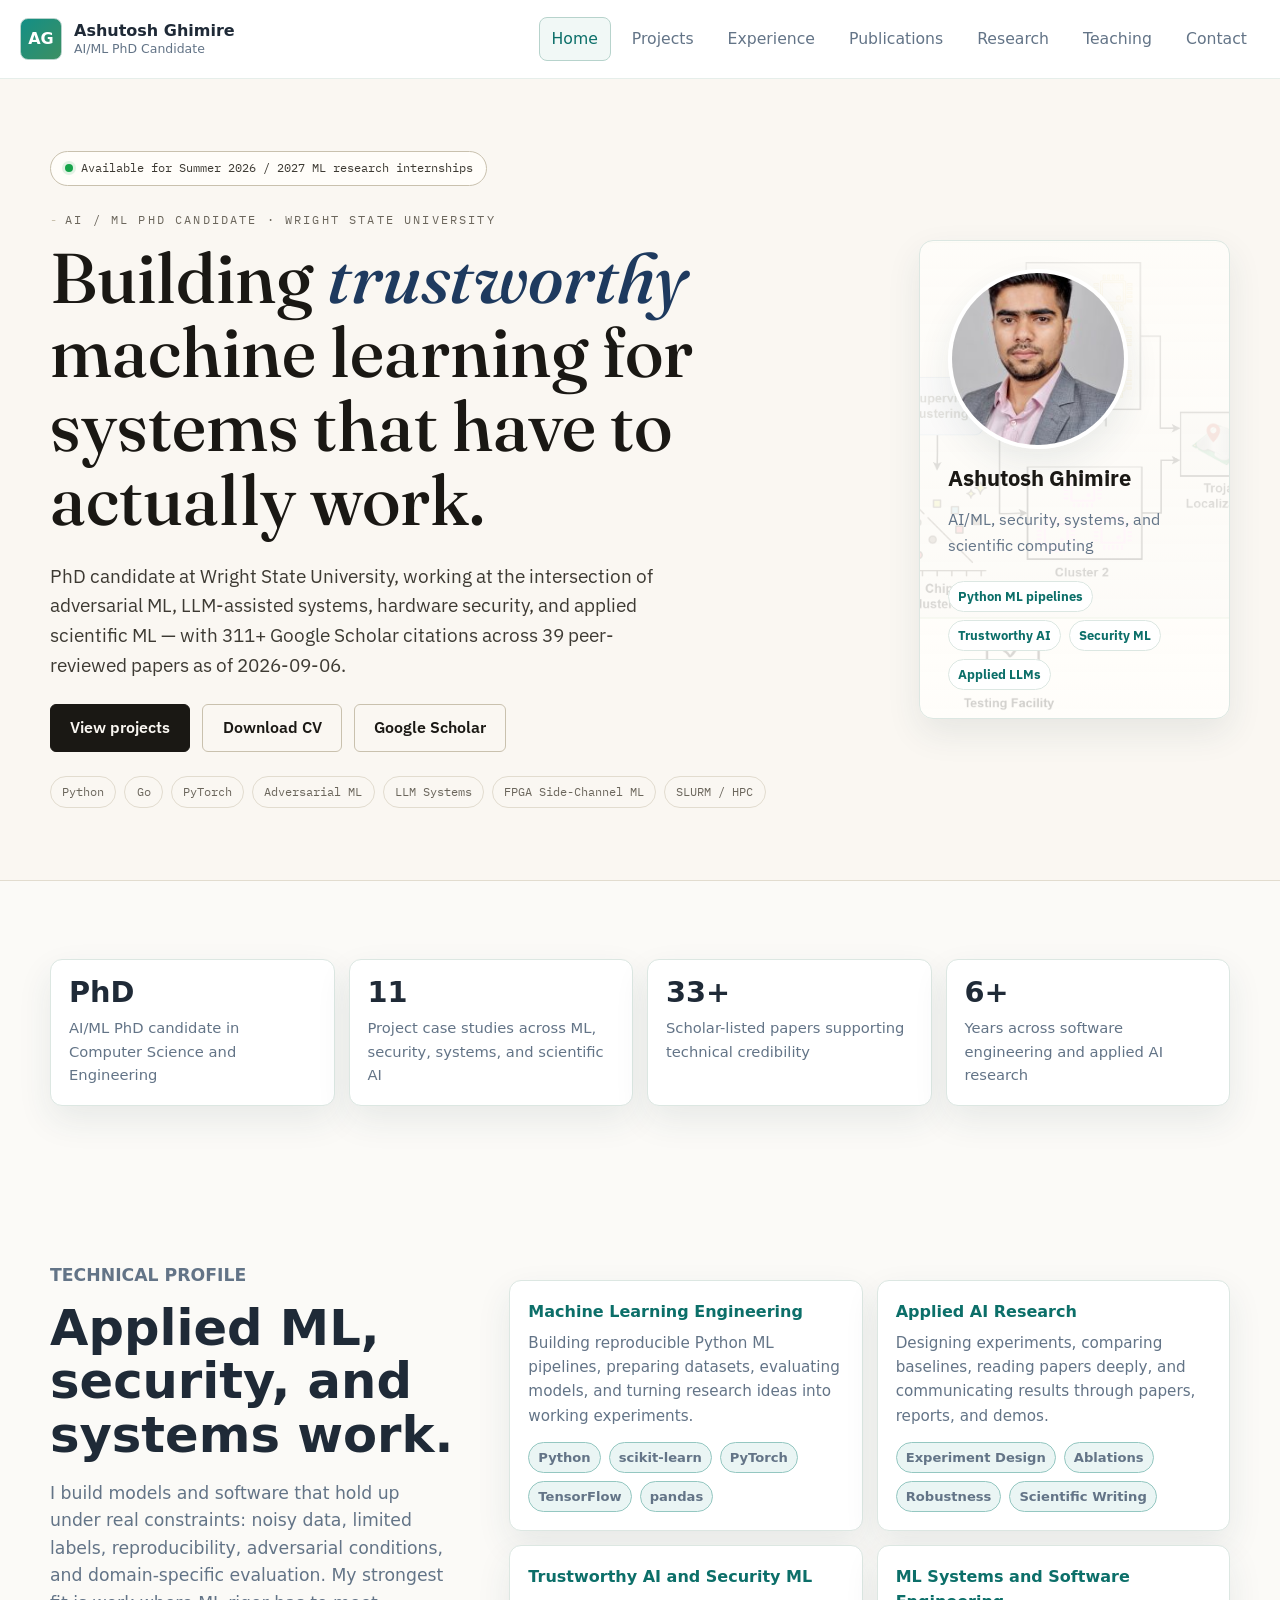
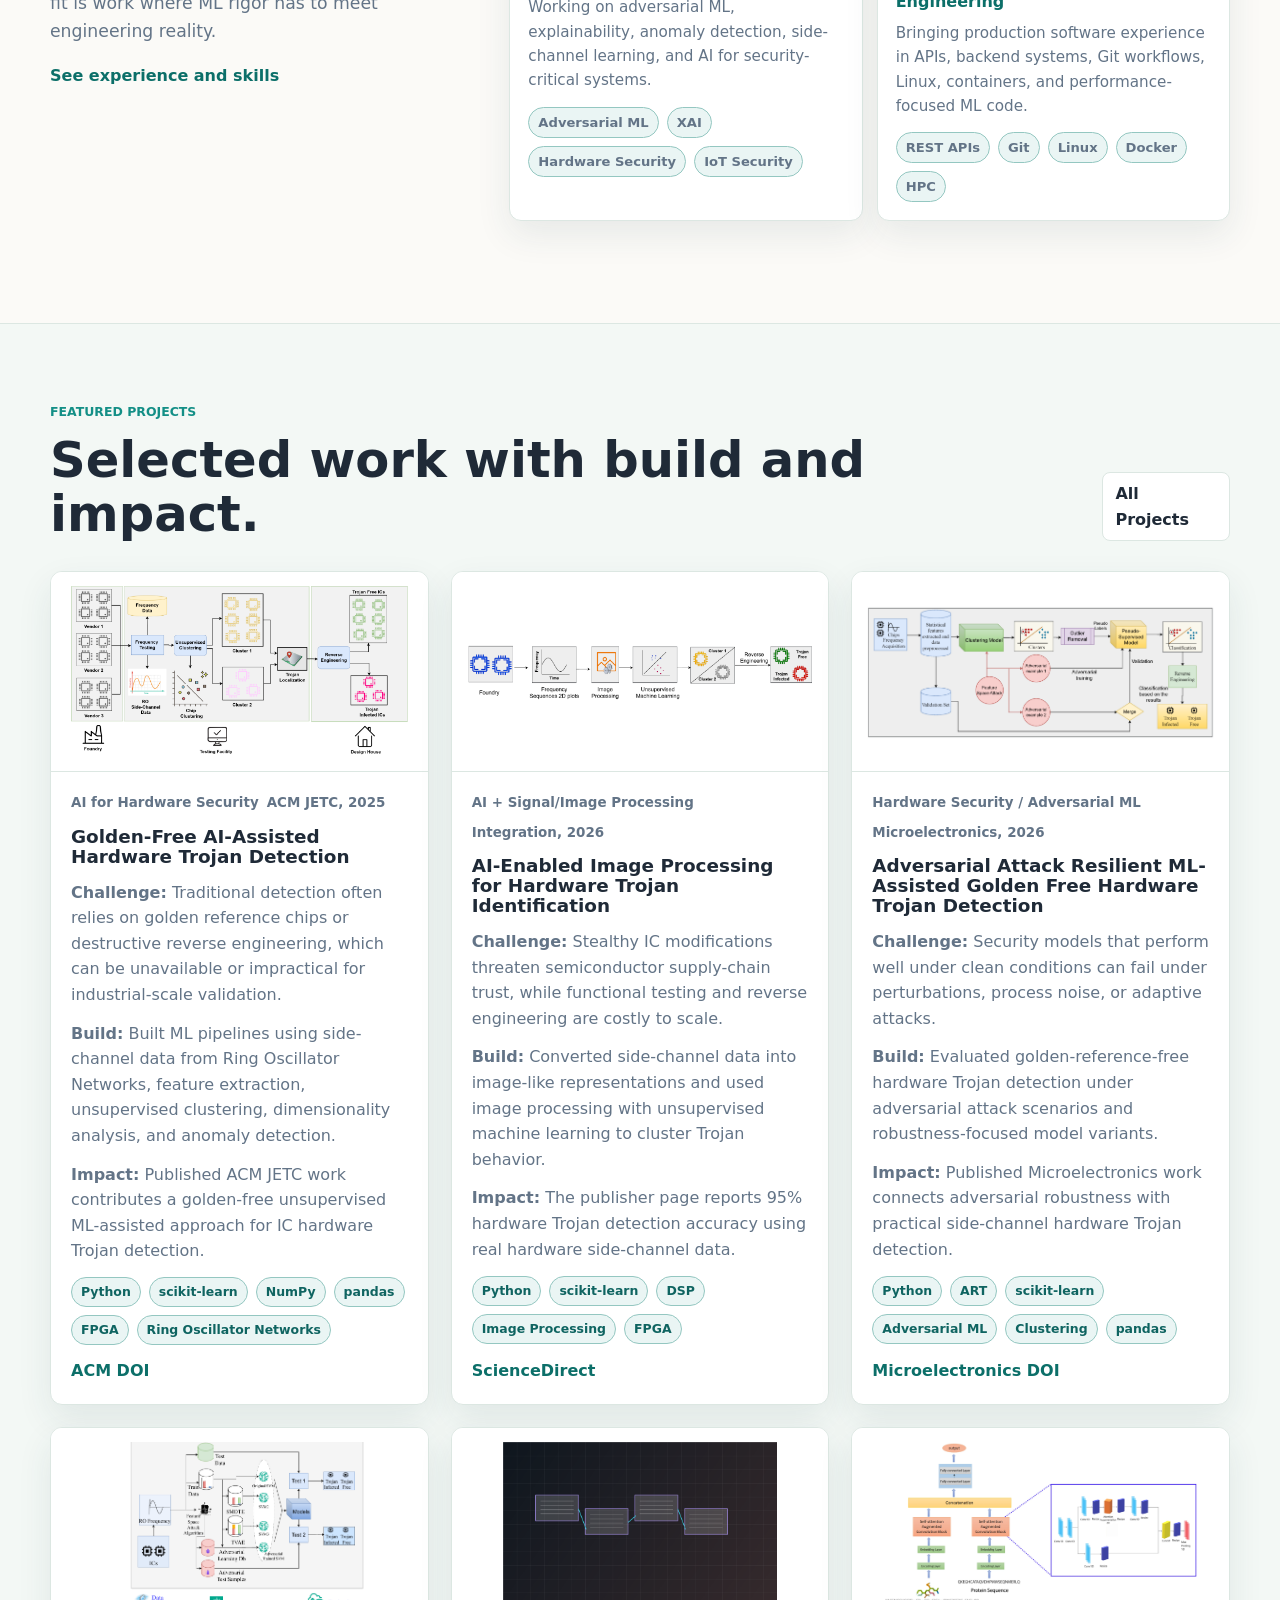
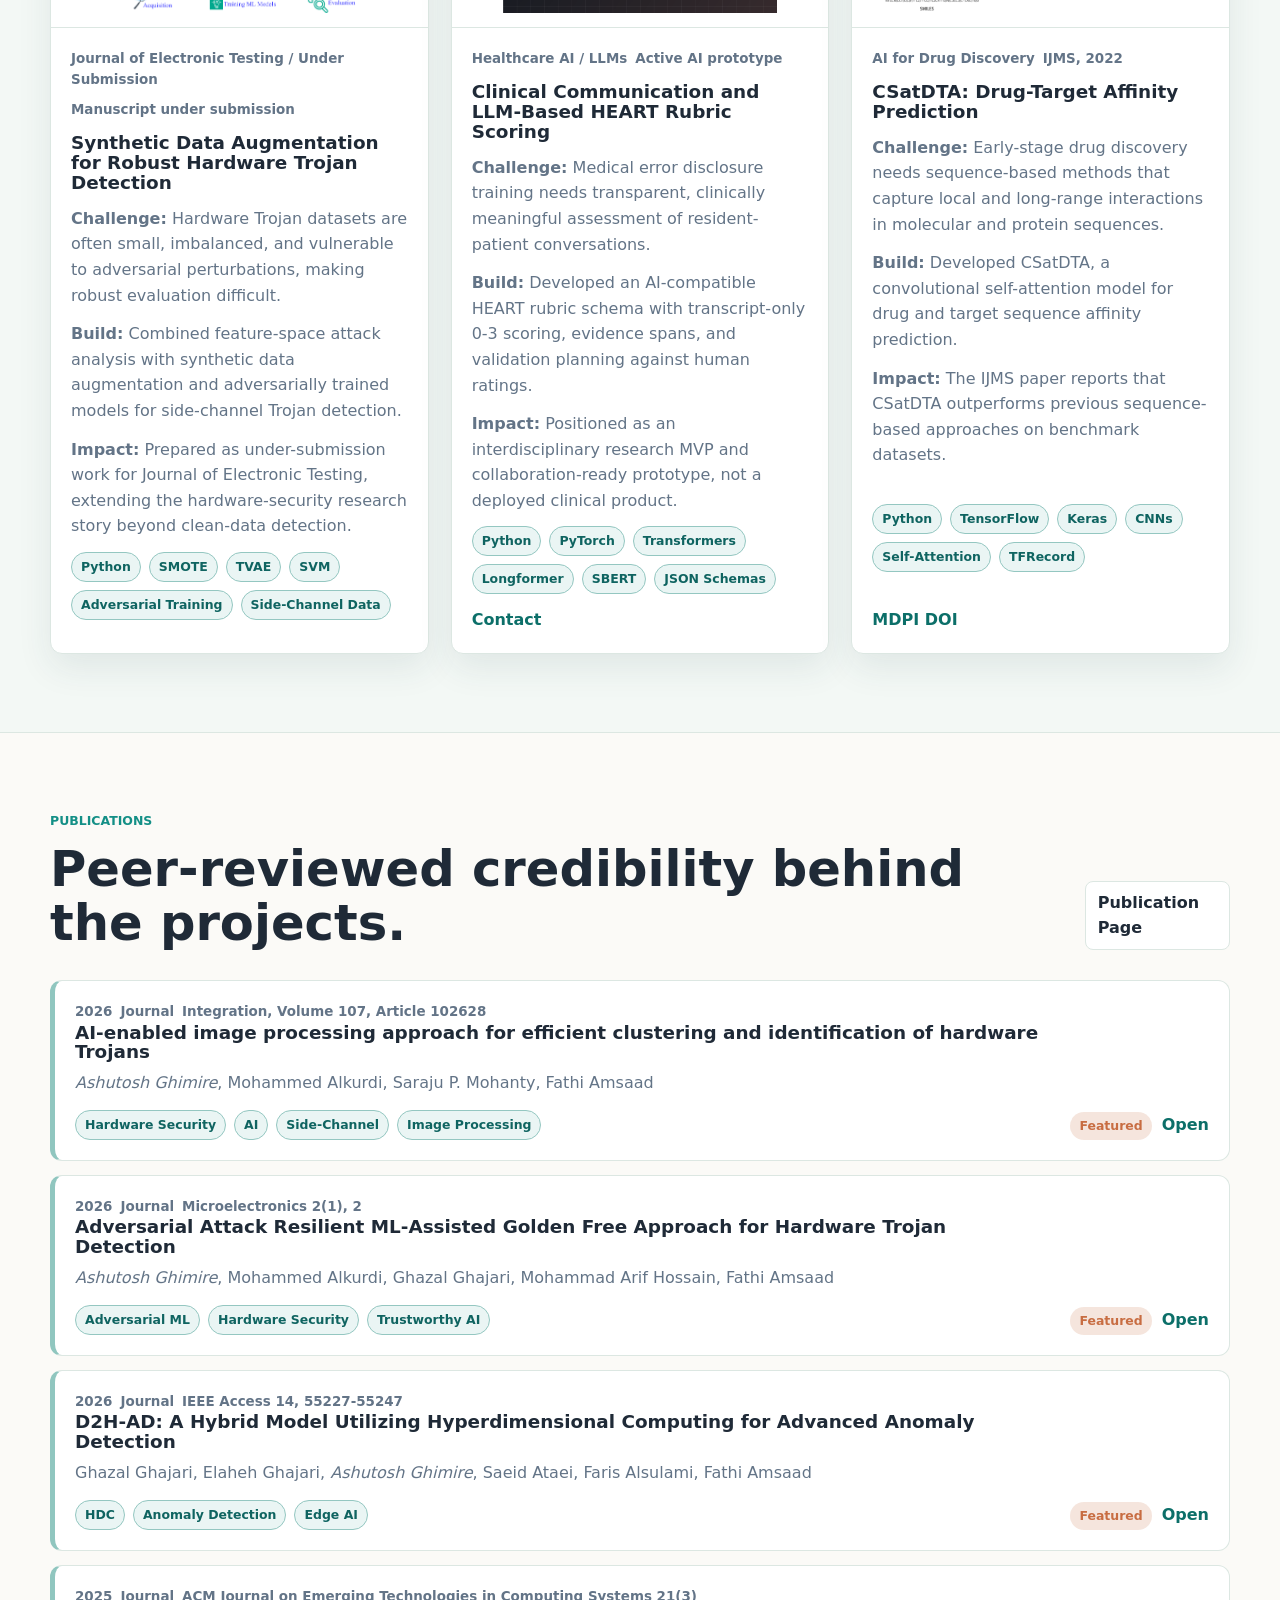
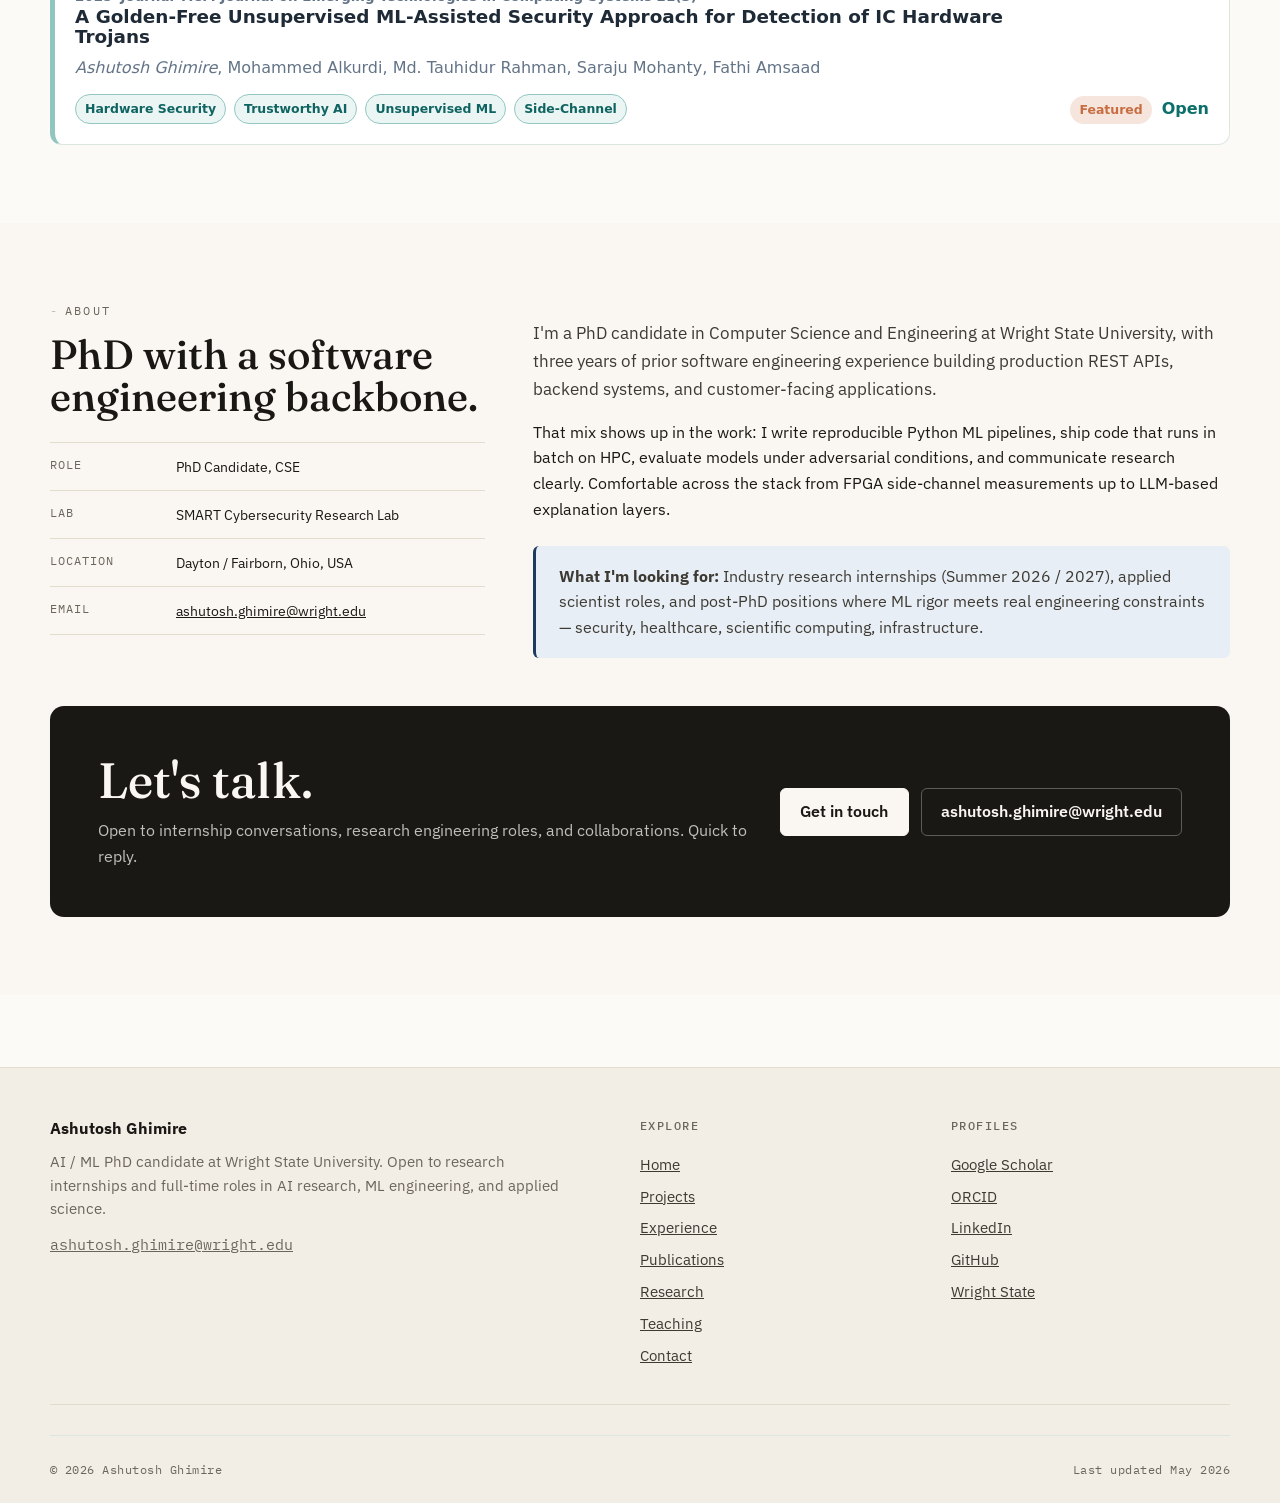
==== index.html @ 3de4b7eb "chore(pubs): refresh from Google Scholar" ====
<!doctype html>
<html lang="en">
  <head>
    <meta charset="utf-8">
    <meta name="viewport" content="width=device-width, initial-scale=1">
    <title>Ashutosh Ghimire | AI/ML PhD Candidate Portfolio</title>
    <meta name="description" content="Ashutosh Ghimire is an AI/ML PhD candidate at Wright State University working on trustworthy AI, hardware security, adversarial ML, LLM systems, and applied scientific ML. 33+ papers, open to research internships.">
    <meta name="author" content="Ashutosh Ghimire">
    <meta name="keywords" content="Ashutosh Ghimire, AI ML PhD, machine learning engineer, applied scientist intern, trustworthy AI, hardware security, adversarial machine learning, LLM systems, Python, PyTorch, Wright State University">
    <meta property="og:title" content="Ashutosh Ghimire | AI/ML PhD Candidate Portfolio">
    <meta property="og:description" content="Ashutosh Ghimire is an AI/ML PhD candidate at Wright State University working on trustworthy AI, hardware security, adversarial ML, LLM systems, and applied scientific ML. 33+ papers, open to research internships.">
    <meta property="og:type" content="website">
    <meta property="og:image" content="assets/images/hero-research.png">
    <meta name="twitter:card" content="summary_large_image">
    <meta name="twitter:title" content="Ashutosh Ghimire | AI/ML PhD Candidate Portfolio">
    <meta name="twitter:description" content="Ashutosh Ghimire is an AI/ML PhD candidate at Wright State University working on trustworthy AI, hardware security, adversarial ML, LLM systems, and applied scientific ML. 33+ papers, open to research internships.">
    <link rel="icon" href="assets/images/favicon.svg" type="image/svg+xml">
    <link rel="stylesheet" href="assets/css/styles.css?v=7">
    <script defer src="assets/js/app.js?v=7"></script>
  </head>
  <body data-page="home">
    <a class="skip-link" href="#main">Skip to content</a>
    <header class="site-header" data-header>
      <nav class="nav-shell" aria-label="Main navigation">
        <a class="brand" href="index.html" aria-label="Ashutosh Ghimire home">
          <span class="brand-mark">AG</span>
          <span>
            <strong>Ashutosh Ghimire</strong>
            <small>AI/ML PhD Candidate</small>
          </span>
        </a>
        <button class="nav-toggle" type="button" data-nav-toggle aria-expanded="false" aria-controls="site-menu">Menu</button>
        <div class="nav-menu" id="site-menu" data-nav-menu>
          <a href="index.html" class="is-active" aria-current="page">Home</a>
          <a href="projects.html">Projects</a>
          <a href="experience.html">Experience</a>
          <a href="publications.html">Publications</a>
          <a href="research.html">Research</a>
          <a href="teaching.html">Teaching</a>
          <a href="contact.html">Contact</a>
        </div>
      </nav>
    </header>

    <main id="main">
      <section class="claude-hero" aria-labelledby="hero-title">
        <div class="container claude-hero-grid">
          <div class="hero-text">
            <span class="availability">Available for Summer 2026 / 2027 ML research internships</span>
            <span class="eyebrow">AI / ML PhD Candidate &middot; Wright State University</span>
            <h1 id="hero-title" class="hero-title">Building <em>trustworthy</em> machine learning for systems that have to actually work.</h1>
            <p class="hero-lead">PhD candidate at Wright State University, working at the intersection of adversarial ML, LLM-assisted systems, hardware security, and applied scientific ML &mdash; with <!--AUTO:CITATIONS-->311<!--/AUTO:CITATIONS-->+ Google Scholar citations across <!--AUTO:PAPERS-->39<!--/AUTO:PAPERS--> peer-reviewed papers as of <!--AUTO:UPDATED-->2026-09-06<!--/AUTO:UPDATED-->.</p>
            <div class="btn-row" aria-label="Primary actions">
              <a class="btn btn-primary" href="projects.html">View projects</a>
              <a class="btn btn-ghost" href="assets/docs/Ashutosh_Ghimire_CV.pdf">Download CV</a>
              <a class="btn btn-ghost" href="https://scholar.google.com/citations?user=mhTDRysAAAAJ&amp;hl=en" target="_blank" rel="noreferrer">Google Scholar</a>
            </div>
            <div class="hero-tags">
              <span>Python</span><span>Go</span><span>PyTorch</span><span>Adversarial ML</span><span>LLM Systems</span><span>FPGA Side-Channel ML</span><span>SLURM / HPC</span>
            </div>
          </div>
          <aside class="hero-profile-card" aria-label="Profile summary">
            <img class="profile-photo profile-photo-large" src="assets/images/profile.jpg" alt="Portrait of Ashutosh Ghimire">
            <strong>Ashutosh Ghimire</strong>
            <span>AI/ML, security, systems, and scientific computing</span>
            <div class="hero-domain-list">
              <span>Python ML pipelines</span>
              <span>Trustworthy AI</span>
              <span>Security ML</span>
              <span>Applied LLMs</span>
            </div>
          </aside>
        </div>
      </section>

      <section class="section section-tight">
        <div class="container">
          <div class="stat-grid">
            <article class="stat-card">
              <strong>PhD</strong>
              <span>AI/ML PhD candidate in Computer Science and Engineering</span>
            </article>
            <article class="stat-card">
              <strong>11</strong>
              <span>Project case studies across ML, security, systems, and scientific AI</span>
            </article>
            <article class="stat-card">
              <strong>33+</strong>
              <span>Scholar-listed papers supporting technical credibility</span>
            </article>
            <article class="stat-card">
              <strong>6+</strong>
              <span>Years across software engineering and applied AI research</span>
            </article>
          </div>
        </div>
      </section>

      <section class="section">
        <div class="container section-grid">
          <div class="section-intro">
            <p class="eyebrow">Technical Profile</p>
            <h2>Applied ML, security, and systems work.</h2>
            <p>I build models and software that hold up under real constraints: noisy data, limited labels, reproducibility, adversarial conditions, and domain-specific evaluation. My strongest fit is work where ML rigor has to meet engineering reality.</p>
            <a class="text-link" href="experience.html">See experience and skills</a>
          </div>
          <div class="domain-grid role-fit-grid">
            <article class="domain-card role-fit-card">
              <strong>Machine Learning Engineering</strong>
              <span>Building reproducible Python ML pipelines, preparing datasets, evaluating models, and turning research ideas into working experiments.</span>
              <div class="tag-row"><span class="tag">Python</span><span class="tag">scikit-learn</span><span class="tag">PyTorch</span><span class="tag">TensorFlow</span><span class="tag">pandas</span></div>
            </article>
            <article class="domain-card role-fit-card">
              <strong>Applied AI Research</strong>
              <span>Designing experiments, comparing baselines, reading papers deeply, and communicating results through papers, reports, and demos.</span>
              <div class="tag-row"><span class="tag">Experiment Design</span><span class="tag">Ablations</span><span class="tag">Robustness</span><span class="tag">Scientific Writing</span></div>
            </article>
            <article class="domain-card role-fit-card">
              <strong>Trustworthy AI and Security ML</strong>
              <span>Working on adversarial ML, explainability, anomaly detection, side-channel learning, and AI for security-critical systems.</span>
              <div class="tag-row"><span class="tag">Adversarial ML</span><span class="tag">XAI</span><span class="tag">Hardware Security</span><span class="tag">IoT Security</span></div>
            </article>
            <article class="domain-card role-fit-card">
              <strong>ML Systems and Software Engineering</strong>
              <span>Bringing production software experience in APIs, backend systems, Git workflows, Linux, containers, and performance-focused ML code.</span>
              <div class="tag-row"><span class="tag">REST APIs</span><span class="tag">Git</span><span class="tag">Linux</span><span class="tag">Docker</span><span class="tag">HPC</span></div>
            </article>
          </div>
        </div>
      </section>

      <section class="section section-muted">
        <div class="container">
          <div class="section-heading">
            <div>
              <p class="eyebrow">Featured Projects</p>
              <h2>Selected work with build and impact.</h2>
            </div>
            <a class="button button-compact" href="projects.html">All Projects</a>
          </div>
          <div class="project-grid project-grid-featured">
            <article class="project-card" data-tags="hardware security|ai|side-channel|fpga" data-search="golden-free ai-assisted hardware trojan detection ai for hardware security acm jetc, 2025 traditional detection often relies on golden reference chips or destructive reverse engineering, which can be unavailable or impractical for industrial-scale validation. built ml pipelines using side-channel data from ring oscillator networks, feature extraction, unsupervised clustering, dimensionality analysis, and anomaly detection. published acm jetc work contributes a golden-free unsupervised ml-assisted approach for ic hardware trojan detection. hardware security ai side-channel fpga python scikit-learn numpy pandas fpga ring oscillator networks">
              <img src="assets/images/thesis-localization.png" alt="Golden-Free AI-Assisted Hardware Trojan Detection visual">
              <div class="project-card-body">
                <div class="project-meta">
                  <span>AI for Hardware Security</span>
                  <span>ACM JETC, 2025</span>
                </div>
                <h3>Golden-Free AI-Assisted Hardware Trojan Detection</h3>
                <p><strong>Challenge:</strong> Traditional detection often relies on golden reference chips or destructive reverse engineering, which can be unavailable or impractical for industrial-scale validation.</p>
                <p><strong>Build:</strong> Built ML pipelines using side-channel data from Ring Oscillator Networks, feature extraction, unsupervised clustering, dimensionality analysis, and anomaly detection.</p>
                <p><strong>Impact:</strong> Published ACM JETC work contributes a golden-free unsupervised ML-assisted approach for IC hardware Trojan detection.</p>
                <div class="tag-row"><span class="tag">Python</span><span class="tag">scikit-learn</span><span class="tag">NumPy</span><span class="tag">pandas</span><span class="tag">FPGA</span><span class="tag">Ring Oscillator Networks</span></div>
                <div class="project-links"><a class="mini-link" href="https://doi.org/10.1145/3748652" target="_blank" rel="noreferrer">ACM DOI</a></div>
              </div>
            </article>
            <article class="project-card" data-tags="hardware security|image processing|signal processing|unsupervised ml" data-search="ai-enabled image processing for hardware trojan identification ai + signal/image processing integration, 2026 stealthy ic modifications threaten semiconductor supply-chain trust, while functional testing and reverse engineering are costly to scale. converted side-channel data into image-like representations and used image processing with unsupervised machine learning to cluster trojan behavior. the publisher page reports 95% hardware trojan detection accuracy using real hardware side-channel data. hardware security image processing signal processing unsupervised ml python scikit-learn dsp image processing fpga">
              <img src="assets/images/integration-main-model.png" alt="AI-Enabled Image Processing for Hardware Trojan Identification visual">
              <div class="project-card-body">
                <div class="project-meta">
                  <span>AI + Signal/Image Processing</span>
                  <span>Integration, 2026</span>
                </div>
                <h3>AI-Enabled Image Processing for Hardware Trojan Identification</h3>
                <p><strong>Challenge:</strong> Stealthy IC modifications threaten semiconductor supply-chain trust, while functional testing and reverse engineering are costly to scale.</p>
                <p><strong>Build:</strong> Converted side-channel data into image-like representations and used image processing with unsupervised machine learning to cluster Trojan behavior.</p>
                <p><strong>Impact:</strong> The publisher page reports 95% hardware Trojan detection accuracy using real hardware side-channel data.</p>
                <div class="tag-row"><span class="tag">Python</span><span class="tag">scikit-learn</span><span class="tag">DSP</span><span class="tag">Image Processing</span><span class="tag">FPGA</span></div>
                <div class="project-links"><a class="mini-link" href="https://doi.org/10.1016/j.vlsi.2025.102628" target="_blank" rel="noreferrer">ScienceDirect</a></div>
              </div>
            </article>
            <article class="project-card" data-tags="adversarial ml|hardware security|trustworthy ai|robustness" data-search="adversarial attack resilient ml-assisted golden free hardware trojan detection hardware security / adversarial ml microelectronics, 2026 security models that perform well under clean conditions can fail under perturbations, process noise, or adaptive attacks. evaluated golden-reference-free hardware trojan detection under adversarial attack scenarios and robustness-focused model variants. published microelectronics work connects adversarial robustness with practical side-channel hardware trojan detection. adversarial ml hardware security trustworthy ai robustness python art scikit-learn adversarial ml clustering pandas">
              <img src="assets/images/microelectronics-robustness-results.png" alt="Adversarial Attack Resilient ML-Assisted Golden Free Hardware Trojan Detection visual">
              <div class="project-card-body">
                <div class="project-meta">
                  <span>Hardware Security / Adversarial ML</span>
                  <span>Microelectronics, 2026</span>
                </div>
                <h3>Adversarial Attack Resilient ML-Assisted Golden Free Hardware Trojan Detection</h3>
                <p><strong>Challenge:</strong> Security models that perform well under clean conditions can fail under perturbations, process noise, or adaptive attacks.</p>
                <p><strong>Build:</strong> Evaluated golden-reference-free hardware Trojan detection under adversarial attack scenarios and robustness-focused model variants.</p>
                <p><strong>Impact:</strong> Published Microelectronics work connects adversarial robustness with practical side-channel hardware Trojan detection.</p>
                <div class="tag-row"><span class="tag">Python</span><span class="tag">ART</span><span class="tag">scikit-learn</span><span class="tag">Adversarial ML</span><span class="tag">Clustering</span><span class="tag">pandas</span></div>
                <div class="project-links"><a class="mini-link" href="https://doi.org/10.3390/microelectronics2010002" target="_blank" rel="noreferrer">Microelectronics DOI</a></div>
              </div>
            </article>
            <article class="project-card" data-tags="hardware security|synthetic data|smote|tvae|adversarial ml" data-search="synthetic data augmentation for robust hardware trojan detection journal of electronic testing / under submission manuscript under submission hardware trojan datasets are often small, imbalanced, and vulnerable to adversarial perturbations, making robust evaluation difficult. combined feature-space attack analysis with synthetic data augmentation and adversarially trained models for side-channel trojan detection. prepared as under-submission work for journal of electronic testing, extending the hardware-security research story beyond clean-data detection. hardware security synthetic data smote tvae adversarial ml python smote tvae svm adversarial training side-channel data">
              <img src="assets/images/jet-framework-model.png" alt="Synthetic Data Augmentation for Robust Hardware Trojan Detection visual">
              <div class="project-card-body">
                <div class="project-meta">
                  <span>Journal of Electronic Testing / Under Submission</span>
                  <span>Manuscript under submission</span>
                </div>
                <h3>Synthetic Data Augmentation for Robust Hardware Trojan Detection</h3>
                <p><strong>Challenge:</strong> Hardware Trojan datasets are often small, imbalanced, and vulnerable to adversarial perturbations, making robust evaluation difficult.</p>
                <p><strong>Build:</strong> Combined feature-space attack analysis with synthetic data augmentation and adversarially trained models for side-channel Trojan detection.</p>
                <p><strong>Impact:</strong> Prepared as under-submission work for Journal of Electronic Testing, extending the hardware-security research story beyond clean-data detection.</p>
                <div class="tag-row"><span class="tag">Python</span><span class="tag">SMOTE</span><span class="tag">TVAE</span><span class="tag">SVM</span><span class="tag">Adversarial Training</span><span class="tag">Side-Channel Data</span></div>
                <div class="project-links"></div>
              </div>
            </article>
            <article class="project-card" data-tags="llms|healthcare ai|rubric scoring|human-centered ai" data-search="clinical communication and llm-based heart rubric scoring healthcare ai / llms active ai prototype medical error disclosure training needs transparent, clinically meaningful assessment of resident-patient conversations. developed an ai-compatible heart rubric schema with transcript-only 0-3 scoring, evidence spans, and validation planning against human ratings. positioned as an interdisciplinary research mvp and collaboration-ready prototype, not a deployed clinical product. llms healthcare ai rubric scoring human-centered ai python pytorch transformers longformer sbert json schemas">
              <img src="assets/images/clinical-ai.png" alt="Clinical Communication and LLM-Based HEART Rubric Scoring visual">
              <div class="project-card-body">
                <div class="project-meta">
                  <span>Healthcare AI / LLMs</span>
                  <span>Active AI prototype</span>
                </div>
                <h3>Clinical Communication and LLM-Based HEART Rubric Scoring</h3>
                <p><strong>Challenge:</strong> Medical error disclosure training needs transparent, clinically meaningful assessment of resident-patient conversations.</p>
                <p><strong>Build:</strong> Developed an AI-compatible HEART rubric schema with transcript-only 0-3 scoring, evidence spans, and validation planning against human ratings.</p>
                <p><strong>Impact:</strong> Positioned as an interdisciplinary research MVP and collaboration-ready prototype, not a deployed clinical product.</p>
                <div class="tag-row"><span class="tag">Python</span><span class="tag">PyTorch</span><span class="tag">Transformers</span><span class="tag">Longformer</span><span class="tag">SBERT</span><span class="tag">JSON Schemas</span></div>
                <div class="project-links"><a class="mini-link" href="contact.html">Contact</a></div>
              </div>
            </article>
            <article class="project-card" data-tags="drug discovery|deep learning|self-attention|bioinformatics" data-search="csatdta: drug-target affinity prediction ai for drug discovery ijms, 2022 early-stage drug discovery needs sequence-based methods that capture local and long-range interactions in molecular and protein sequences. developed csatdta, a convolutional self-attention model for drug and target sequence affinity prediction. the ijms paper reports that csatdta outperforms previous sequence-based approaches on benchmark datasets. drug discovery deep learning self-attention bioinformatics python tensorflow keras cnns self-attention tfrecord">
              <img src="assets/images/csatdta.png" alt="CSatDTA: Drug-Target Affinity Prediction visual">
              <div class="project-card-body">
                <div class="project-meta">
                  <span>AI for Drug Discovery</span>
                  <span>IJMS, 2022</span>
                </div>
                <h3>CSatDTA: Drug-Target Affinity Prediction</h3>
                <p><strong>Challenge:</strong> Early-stage drug discovery needs sequence-based methods that capture local and long-range interactions in molecular and protein sequences.</p>
                <p><strong>Build:</strong> Developed CSatDTA, a convolutional self-attention model for drug and target sequence affinity prediction.</p>
                <p><strong>Impact:</strong> The IJMS paper reports that CSatDTA outperforms previous sequence-based approaches on benchmark datasets.</p>
                <div class="tag-row"><span class="tag">Python</span><span class="tag">TensorFlow</span><span class="tag">Keras</span><span class="tag">CNNs</span><span class="tag">Self-Attention</span><span class="tag">TFRecord</span></div>
                <div class="project-links"><a class="mini-link" href="https://doi.org/10.3390/ijms23158453" target="_blank" rel="noreferrer">MDPI DOI</a></div>
              </div>
            </article>
          </div>
        </div>
      </section>

      <section class="section">
        <div class="container">
          <div class="section-heading">
            <div>
              <p class="eyebrow">Publications</p>
              <h2>Peer-reviewed credibility behind the projects.</h2>
            </div>
            <a class="button button-compact" href="publications.html">Publication Page</a>
          </div>
          <div class="publication-list publication-list-compact">
            <article class="publication-card" data-tags="hardware security|ai|side-channel|image processing" data-search="ai-enabled image processing approach for efficient clustering and identification of hardware trojans ashutosh ghimire, mohammed alkurdi, saraju p. mohanty, fathi amsaad integration, volume 107, article 102628 2026 journal  hardware security ai side-channel image processing">
              <div>
                <div class="publication-meta">
                  <span>2026</span>
                  <span>Journal</span>
                  <span>Integration, Volume 107, Article 102628</span>
                </div>
                <h3><a href="https://doi.org/10.1016/j.vlsi.2025.102628" target="_blank" rel="noreferrer">AI-enabled image processing approach for efficient clustering and identification of hardware Trojans</a></h3>
                <p><em>Ashutosh Ghimire</em>, Mohammed Alkurdi, Saraju P. Mohanty, Fathi Amsaad</p>
                <div class="tag-row"><span class="tag">Hardware Security</span><span class="tag">AI</span><span class="tag">Side-Channel</span><span class="tag">Image Processing</span></div>
                
              </div>
              <div class="publication-links">
                <span class="publication-badge">Featured</span>
                
                <a class="mini-link" href="https://doi.org/10.1016/j.vlsi.2025.102628" target="_blank" rel="noreferrer">Open</a>
              </div>
            </article>
            <article class="publication-card" data-tags="adversarial ml|hardware security|trustworthy ai" data-search="adversarial attack resilient ml-assisted golden free approach for hardware trojan detection ashutosh ghimire, mohammed alkurdi, ghazal ghajari, mohammad arif hossain, fathi amsaad microelectronics 2(1), 2 2026 journal  adversarial ml hardware security trustworthy ai">
              <div>
                <div class="publication-meta">
                  <span>2026</span>
                  <span>Journal</span>
                  <span>Microelectronics 2(1), 2</span>
                </div>
                <h3><a href="https://doi.org/10.3390/microelectronics2010002" target="_blank" rel="noreferrer">Adversarial Attack Resilient ML-Assisted Golden Free Approach for Hardware Trojan Detection</a></h3>
                <p><em>Ashutosh Ghimire</em>, Mohammed Alkurdi, Ghazal Ghajari, Mohammad Arif Hossain, Fathi Amsaad</p>
                <div class="tag-row"><span class="tag">Adversarial ML</span><span class="tag">Hardware Security</span><span class="tag">Trustworthy AI</span></div>
                
              </div>
              <div class="publication-links">
                <span class="publication-badge">Featured</span>
                
                <a class="mini-link" href="https://doi.org/10.3390/microelectronics2010002" target="_blank" rel="noreferrer">Open</a>
              </div>
            </article>
            <article class="publication-card" data-tags="hdc|anomaly detection|edge ai" data-search="d2h-ad: a hybrid model utilizing hyperdimensional computing for advanced anomaly detection ghazal ghajari, elaheh ghajari, ashutosh ghimire, saeid ataei, faris alsulami, fathi amsaad ieee access 14, 55227-55247 2026 journal  hdc anomaly detection edge ai">
              <div>
                <div class="publication-meta">
                  <span>2026</span>
                  <span>Journal</span>
                  <span>IEEE Access 14, 55227-55247</span>
                </div>
                <h3><a href="https://doi.org/10.1109/ACCESS.2026.3677763" target="_blank" rel="noreferrer">D2H-AD: A Hybrid Model Utilizing Hyperdimensional Computing for Advanced Anomaly Detection</a></h3>
                <p>Ghazal Ghajari, Elaheh Ghajari, <em>Ashutosh Ghimire</em>, Saeid Ataei, Faris Alsulami, Fathi Amsaad</p>
                <div class="tag-row"><span class="tag">HDC</span><span class="tag">Anomaly Detection</span><span class="tag">Edge AI</span></div>
                
              </div>
              <div class="publication-links">
                <span class="publication-badge">Featured</span>
                
                <a class="mini-link" href="https://doi.org/10.1109/ACCESS.2026.3677763" target="_blank" rel="noreferrer">Open</a>
              </div>
            </article>
            <article class="publication-card" data-tags="hardware security|trustworthy ai|unsupervised ml|side-channel" data-search="a golden-free unsupervised ml-assisted security approach for detection of ic hardware trojans ashutosh ghimire, mohammed alkurdi, md. tauhidur rahman, saraju mohanty, fathi amsaad acm journal on emerging technologies in computing systems 21(3) 2025 journal  hardware security trustworthy ai unsupervised ml side-channel">
              <div>
                <div class="publication-meta">
                  <span>2025</span>
                  <span>Journal</span>
                  <span>ACM Journal on Emerging Technologies in Computing Systems 21(3)</span>
                </div>
                <h3><a href="https://doi.org/10.1145/3748652" target="_blank" rel="noreferrer">A Golden-Free Unsupervised ML-Assisted Security Approach for Detection of IC Hardware Trojans</a></h3>
                <p><em>Ashutosh Ghimire</em>, Mohammed Alkurdi, Md. Tauhidur Rahman, Saraju Mohanty, Fathi Amsaad</p>
                <div class="tag-row"><span class="tag">Hardware Security</span><span class="tag">Trustworthy AI</span><span class="tag">Unsupervised ML</span><span class="tag">Side-Channel</span></div>
                
              </div>
              <div class="publication-links">
                <span class="publication-badge">Featured</span>
                
                <a class="mini-link" href="https://doi.org/10.1145/3748652" target="_blank" rel="noreferrer">Open</a>
              </div>
            </article>
          </div>
        </div>
      </section>

      <section class="section claude-about-section">
        <div class="container">
          <div class="about-grid">
            <div>
              <span class="eyebrow">About</span>
              <h2>PhD with a software engineering backbone.</h2>
              <ul class="kv-list">
                <li><span class="key">Role</span><span>PhD Candidate, CSE</span></li>
                <li><span class="key">Lab</span><span>SMART Cybersecurity Research Lab</span></li>
                <li><span class="key">Location</span><span>Dayton / Fairborn, Ohio, USA</span></li>
                <li><span class="key">Email</span><span><a href="mailto:ashutosh.ghimire@wright.edu">ashutosh.ghimire@wright.edu</a></span></li>
              </ul>
            </div>
            <div>
              <p class="lead">I'm a PhD candidate in Computer Science and Engineering at Wright State University, with three years of prior software engineering experience building production REST APIs, backend systems, and customer-facing applications.</p>
              <p>That mix shows up in the work: I write reproducible Python ML pipelines, ship code that runs in batch on HPC, evaluate models under adversarial conditions, and communicate research clearly. Comfortable across the stack from FPGA side-channel measurements up to LLM-based explanation layers.</p>
              <div class="callout">
                <p><strong>What I'm looking for:</strong> Industry research internships (Summer 2026 / 2027), applied scientist roles, and post-PhD positions where ML rigor meets real engineering constraints &mdash; security, healthcare, scientific computing, infrastructure.</p>
              </div>
            </div>
          </div>

          <div class="cta-banner">
            <div>
              <h2>Let's talk.</h2>
              <p>Open to internship conversations, research engineering roles, and collaborations. Quick to reply.</p>
            </div>
            <div class="btn-row">
              <a class="btn btn-primary" href="contact.html">Get in touch</a>
              <a class="btn btn-ghost" href="mailto:ashutosh.ghimire@wright.edu">ashutosh.ghimire@wright.edu</a>
            </div>
          </div>
        </div>
      </section>
    </main>

    <footer class="site-footer">
      <div class="container">
        <div class="footer-grid">
          <div>
            <strong>Ashutosh Ghimire</strong>
            <p>AI / ML PhD candidate at Wright State University. Open to research internships and full-time roles in AI research, ML engineering, and applied science.</p>
            <p class="footer-email"><a href="mailto:ashutosh.ghimire@wright.edu">ashutosh.ghimire@wright.edu</a></p>
          </div>
          <div>
            <h4>Explore</h4>
            <ul><li><a href="index.html">Home</a></li><li><a href="projects.html">Projects</a></li><li><a href="experience.html">Experience</a></li><li><a href="publications.html">Publications</a></li><li><a href="research.html">Research</a></li><li><a href="teaching.html">Teaching</a></li><li><a href="contact.html">Contact</a></li></ul>
          </div>
          <div>
            <h4>Profiles</h4>
            <ul><li><a href="https://scholar.google.com/citations?user=mhTDRysAAAAJ&amp;hl=en" target="_blank" rel="noreferrer">Google Scholar</a></li><li><a href="https://orcid.org/0000-0001-6210-1219" target="_blank" rel="noreferrer">ORCID</a></li><li><a href="https://www.linkedin.com/in/ashutoshghimire" target="_blank" rel="noreferrer">LinkedIn</a></li><li><a href="https://github.com/aashutoshghimire" target="_blank" rel="noreferrer">GitHub</a></li><li><a href="https://people.wright.edu/ashutosh.ghimire" target="_blank" rel="noreferrer">Wright State</a></li></ul>
          </div>
        </div>
        <div class="footer-bottom">
          <span>&copy; <span data-year></span> Ashutosh Ghimire</span>
          <span>Last updated May 2026</span>
        </div>
      </div>
    </footer>
  </body>
</html>
---- assets/css/styles.css ----
@import url("https://fonts.googleapis.com/css2?family=Fraunces:opsz,wght@9..144,400;9..144,500;9..144,600&family=IBM+Plex+Sans:wght@400;500;600&family=IBM+Plex+Mono:wght@400;500&display=swap");

:root {
  color-scheme: light;
  --bg: #f8fafc;
  --surface: #ffffff;
  --surface-2: #eef6f5;
  --text: #18202c;
  --muted: #5e6b7c;
  --line: #d9e2ea;
  --line-strong: #b9c8d4;
  --accent: #087f8c;
  --accent-2: #7b5cc9;
  --accent-3: #1f9d63;
  --accent-dark: #075d67;
  --shadow: 0 18px 50px rgba(20, 35, 55, 0.12);
  --radius: 8px;
  --container: 1180px;
}

:root[data-theme="dark"] {
  color-scheme: dark;
  --bg: #101318;
  --surface: #171d24;
  --surface-2: #172321;
  --text: #eef4f6;
  --muted: #a7b3bf;
  --line: #2a3542;
  --line-strong: #3a4b5e;
  --accent: #38c7d7;
  --accent-2: #b39aff;
  --accent-3: #5de09d;
  --accent-dark: #98ecf4;
  --shadow: 0 20px 60px rgba(0, 0, 0, 0.35);
}

* {
  box-sizing: border-box;
}

html {
  scroll-behavior: smooth;
}

body {
  margin: 0;
  min-width: 320px;
  font-family: Inter, ui-sans-serif, system-ui, -apple-system, BlinkMacSystemFont, "Segoe UI", Arial, sans-serif;
  background: var(--bg);
  color: var(--text);
  line-height: 1.6;
}

body.menu-open {
  overflow: hidden;
}

img {
  max-width: 100%;
  display: block;
}

[hidden] {
  display: none !important;
}

a {
  color: inherit;
}

button,
input,
select,
textarea {
  font: inherit;
}

.container {
  width: min(100% - 36px, var(--container));
  margin-inline: auto;
}

.skip-link {
  position: fixed;
  left: 16px;
  top: 16px;
  z-index: 1000;
  padding: 10px 14px;
  background: var(--surface);
  color: var(--text);
  border: 1px solid var(--line);
  transform: translateY(-140%);
  transition: transform 160ms ease;
}

.skip-link:focus {
  transform: translateY(0);
}

.site-header {
  position: sticky;
  top: 0;
  z-index: 100;
  border-bottom: 1px solid color-mix(in srgb, var(--line) 70%, transparent);
  background: color-mix(in srgb, var(--bg) 86%, transparent);
  backdrop-filter: blur(18px);
}

.nav-shell {
  width: min(100% - 32px, 1240px);
  min-height: 72px;
  margin-inline: auto;
  display: flex;
  align-items: center;
  justify-content: space-between;
  gap: 18px;
}

.brand {
  display: inline-flex;
  align-items: center;
  gap: 12px;
  color: var(--text);
  text-decoration: none;
}

.brand-mark {
  width: 42px;
  height: 42px;
  display: grid;
  place-items: center;
  border: 1px solid var(--line-strong);
  border-radius: var(--radius);
  background: linear-gradient(135deg, var(--accent), var(--accent-2));
  color: #ffffff;
  font-weight: 800;
}

.brand strong,
.brand small {
  display: block;
  line-height: 1.15;
}

.brand small {
  margin-top: 2px;
  color: var(--muted);
  font-size: 0.78rem;
}

.nav-menu {
  display: flex;
  align-items: center;
  gap: 8px;
}

.nav-menu a,
.theme-toggle,
.nav-toggle {
  min-height: 40px;
  display: inline-flex;
  align-items: center;
  justify-content: center;
  padding: 8px 12px;
  border: 1px solid transparent;
  border-radius: var(--radius);
  color: var(--muted);
  background: transparent;
  text-decoration: none;
  cursor: pointer;
}

.nav-menu a:hover,
.nav-menu a:focus-visible,
.nav-menu a.is-active,
.theme-toggle:hover,
.theme-toggle:focus-visible,
.nav-toggle:hover,
.nav-toggle:focus-visible {
  color: var(--text);
  border-color: var(--line);
  background: var(--surface);
}

.theme-toggle {
  border-color: var(--line);
  color: var(--text);
}

.nav-toggle {
  display: none;
}

.hero {
  position: relative;
  min-height: min(780px, calc(100vh - 30px));
  overflow: hidden;
  isolation: isolate;
  display: grid;
  align-items: center;
}

.home-hero {
  margin-top: -1px;
}

.hero-bg,
.page-hero::before {
  position: absolute;
  inset: 0;
  background-size: cover;
  background-position: center;
  z-index: -2;
}

.home-hero .hero-bg {
  background-image: url("../images/hero-research.png");
}

.hero-overlay {
  position: absolute;
  inset: 0;
  background:
    linear-gradient(90deg, rgba(5, 13, 22, 0.88), rgba(5, 13, 22, 0.5) 54%, rgba(5, 13, 22, 0.28)),
    linear-gradient(0deg, rgba(5, 13, 22, 0.45), rgba(5, 13, 22, 0.1));
  z-index: -1;
}

.hero-content {
  max-width: 850px;
  padding: 90px 0 110px;
  color: #ffffff;
}

.eyebrow {
  margin: 0 0 12px;
  color: var(--accent);
  font-size: 0.78rem;
  font-weight: 800;
  letter-spacing: 0;
  text-transform: uppercase;
}

.hero .eyebrow,
.page-hero .eyebrow {
  color: #8be8ef;
}

h1,
h2,
h3,
p {
  overflow-wrap: anywhere;
}

h1,
h2,
h3 {
  margin: 0;
  line-height: 1.08;
}

h1 {
  font-size: clamp(2.6rem, 7vw, 5.7rem);
  max-width: 920px;
}

h2 {
  font-size: clamp(2rem, 4vw, 3.1rem);
}

h3 {
  font-size: 1.15rem;
}

.hero-copy,
.page-hero p,
.section-intro p,
.about-band p {
  color: color-mix(in srgb, currentColor 78%, transparent);
  font-size: 1.08rem;
  max-width: 760px;
}

.hero-copy {
  margin: 24px 0 0;
  color: rgba(255, 255, 255, 0.84);
}

.hero-actions,
.hero-links {
  display: flex;
  flex-wrap: wrap;
  gap: 12px;
}

.hero-actions {
  margin-top: 34px;
}

.hero-links {
  margin-top: 22px;
}

.button,
.social-link,
.text-link {
  display: inline-flex;
  align-items: center;
  justify-content: center;
  min-height: 44px;
  padding: 10px 16px;
  border: 1px solid var(--line);
  border-radius: var(--radius);
  text-decoration: none;
  font-weight: 750;
  transition: transform 160ms ease, border-color 160ms ease, background 160ms ease, color 160ms ease;
}

.button:hover,
.button:focus-visible,
.social-link:hover,
.social-link:focus-visible,
.text-link:hover,
.text-link:focus-visible {
  transform: translateY(-1px);
}

.button-primary {
  border-color: var(--accent);
  background: var(--accent);
  color: #ffffff;
}

.button-secondary {
  border-color: rgba(255, 255, 255, 0.4);
  background: rgba(255, 255, 255, 0.12);
  color: #ffffff;
}

.button-ghost {
  background: rgba(255, 255, 255, 0.08);
  color: #ffffff;
  border-color: rgba(255, 255, 255, 0.26);
}

.button-compact {
  min-height: 40px;
  padding: 8px 12px;
  color: var(--text);
  background: var(--surface);
}

.social-link {
  min-height: 38px;
  padding: 8px 12px;
  color: #ffffff;
  border-color: rgba(255, 255, 255, 0.24);
  background: rgba(255, 255, 255, 0.06);
  font-size: 0.92rem;
}

.text-link {
  width: fit-content;
  min-height: auto;
  padding: 0;
  border: 0;
  color: var(--accent-dark);
  background: transparent;
}

.section {
  padding: 92px 0;
}

.section-tight {
  padding: 38px 0;
}

.section-muted {
  background: color-mix(in srgb, var(--surface-2) 70%, var(--bg));
  border-block: 1px solid var(--line);
}

.section-grid {
  display: grid;
  grid-template-columns: minmax(260px, 0.72fr) 1.28fr;
  gap: 54px;
  align-items: start;
}

.section-intro {
  position: sticky;
  top: 104px;
}

.section-intro p {
  color: var(--muted);
}

.section-heading {
  display: flex;
  align-items: end;
  justify-content: space-between;
  gap: 20px;
  margin-bottom: 30px;
}

.section-heading-stack {
  align-items: start;
}

.stat-grid {
  display: grid;
  grid-template-columns: repeat(4, minmax(0, 1fr));
  gap: 14px;
}

.stat-card,
.theme-card,
.project-card,
.publication-card,
.timeline-item,
.education-card,
.skill-card,
.award-card,
.contact-panel,
.contact-form {
  border: 1px solid var(--line);
  border-radius: var(--radius);
  background: var(--surface);
  box-shadow: var(--shadow);
}

.stat-card {
  min-height: 116px;
  padding: 18px;
}

.stat-card strong {
  display: block;
  font-size: 1.8rem;
  line-height: 1;
}

.stat-card span {
  display: block;
  margin-top: 10px;
  color: var(--muted);
  font-size: 0.92rem;
}

.theme-preview-grid,
.theme-grid {
  display: grid;
  grid-template-columns: repeat(2, minmax(0, 1fr));
  gap: 18px;
}

.theme-grid {
  grid-template-columns: repeat(3, minmax(0, 1fr));
}

.theme-card {
  padding: 22px;
  min-height: 250px;
  display: flex;
  flex-direction: column;
  gap: 14px;
}

.theme-card img {
  width: 100%;
  aspect-ratio: 16 / 8;
  object-fit: cover;
  border-radius: 6px;
  border: 1px solid var(--line);
}

.theme-card p,
.project-card p,
.publication-card p,
.timeline-item p,
.education-card p,
.skill-card p,
.award-card p,
.contact-panel p {
  color: var(--muted);
  margin: 0;
}

.tag-row {
  display: flex;
  flex-wrap: wrap;
  gap: 8px;
  margin-top: auto;
}

.tag {
  display: inline-flex;
  align-items: center;
  min-height: 28px;
  padding: 4px 9px;
  border-radius: 999px;
  border: 1px solid color-mix(in srgb, var(--accent) 36%, var(--line));
  background: color-mix(in srgb, var(--accent) 10%, transparent);
  color: color-mix(in srgb, var(--accent-dark) 84%, var(--text));
  font-size: 0.78rem;
  font-weight: 750;
}

.project-grid {
  display: grid;
  grid-template-columns: repeat(3, minmax(0, 1fr));
  gap: 18px;
}

.project-grid-featured {
  grid-template-columns: repeat(3, minmax(0, 1fr));
}

.project-card {
  overflow: hidden;
  display: flex;
  flex-direction: column;
  min-height: 100%;
}

.project-card img {
  width: 100%;
  aspect-ratio: 16 / 9;
  object-fit: cover;
  border-bottom: 1px solid var(--line);
}

.project-card-body {
  padding: 20px;
  display: flex;
  flex: 1;
  flex-direction: column;
  gap: 13px;
}

.project-meta,
.publication-meta,
.timeline-meta {
  display: flex;
  flex-wrap: wrap;
  gap: 8px;
  color: var(--muted);
  font-size: 0.84rem;
  font-weight: 700;
}

.project-links,
.publication-links {
  display: flex;
  flex-wrap: wrap;
  gap: 10px;
  margin-top: auto;
}

.mini-link {
  color: var(--accent-dark);
  font-weight: 800;
  text-decoration: none;
}

.mini-link:hover,
.mini-link:focus-visible {
  text-decoration: underline;
}

.filter-row {
  display: flex;
  flex-wrap: wrap;
  gap: 8px;
}

.filter-button {
  min-height: 38px;
  padding: 7px 12px;
  border: 1px solid var(--line);
  border-radius: 999px;
  background: var(--surface);
  color: var(--muted);
  font-weight: 750;
  cursor: pointer;
}

.filter-button.is-active,
.filter-button:hover,
.filter-button:focus-visible {
  border-color: var(--accent);
  color: var(--accent-dark);
}

.page-hero {
  position: relative;
  min-height: 420px;
  overflow: hidden;
  display: grid;
  align-items: end;
  color: #ffffff;
  isolation: isolate;
}

.page-hero::before {
  content: "";
  background-image: url("../images/hero-research.png");
}

.research-hero::before {
  background-image: url("../images/hardware-security.png");
}

.publications-hero::before {
  background-image: url("../images/hdc-anomaly.png");
}

.experience-hero::before {
  background-image: url("../images/llm-iot.png");
}

.contact-hero::before {
  background-image: url("../images/clinical-ai.png");
}

.page-hero::after {
  content: "";
  position: absolute;
  inset: 0;
  z-index: -1;
  background: linear-gradient(90deg, rgba(5, 13, 22, 0.88), rgba(5, 13, 22, 0.46)), linear-gradient(0deg, rgba(5, 13, 22, 0.68), transparent);
}

.page-hero-content {
  padding: 112px 0 70px;
}

.page-hero h1 {
  font-size: clamp(2.2rem, 6vw, 4.6rem);
}

.page-hero p {
  margin: 20px 0 0;
  color: rgba(255, 255, 255, 0.82);
}

.publication-controls {
  display: grid;
  gap: 14px;
  justify-items: end;
}

.search-box input {
  width: min(100%, 420px);
  min-height: 42px;
  padding: 9px 13px;
  border: 1px solid var(--line);
  border-radius: var(--radius);
  color: var(--text);
  background: var(--surface);
}

.publication-list {
  display: grid;
  gap: 14px;
}

.publication-card {
  padding: 20px;
  display: grid;
  grid-template-columns: 1fr auto;
  gap: 24px;
  align-items: start;
}

.publication-card h3 {
  margin-bottom: 8px;
}

.publication-card .tag-row {
  margin-top: 14px;
}

.publication-badge {
  display: inline-flex;
  align-items: center;
  min-height: 28px;
  padding: 4px 9px;
  border-radius: 999px;
  background: color-mix(in srgb, var(--accent-2) 18%, transparent);
  color: var(--accent-2);
  font-size: 0.78rem;
  font-weight: 850;
}

.two-column {
  display: grid;
  grid-template-columns: minmax(240px, 0.42fr) 1fr;
  gap: 54px;
}

.timeline {
  position: relative;
  display: grid;
  gap: 18px;
}

.timeline-item {
  padding: 22px;
}

.timeline-item ul {
  margin: 14px 0 0;
  padding-left: 18px;
  color: var(--muted);
}

.education-grid,
.skills-grid,
.award-grid {
  display: grid;
  gap: 16px;
}

.education-card,
.skill-card,
.award-card {
  padding: 20px;
}

.skills-grid {
  grid-template-columns: repeat(3, minmax(0, 1fr));
}

.skill-card .tag-row {
  margin-top: 14px;
}

.award-grid {
  grid-template-columns: repeat(4, minmax(0, 1fr));
}

.award-card {
  display: flex;
  flex-direction: column;
  gap: 10px;
}

.award-card h3,
.award-card p {
  margin: 0;
}

.award-media-link {
  display: block;
  margin-bottom: 4px;
}

.award-media {
  display: block;
  width: 100%;
  aspect-ratio: 4 / 3;
  object-fit: contain;
  border: 1px solid var(--line);
  border-radius: 8px;
  background: #fbfaf7;
}

.about-band {
  display: grid;
  grid-template-columns: 1fr 180px;
  gap: 36px;
  align-items: center;
}

.profile-photo {
  width: 160px;
  height: 160px;
  object-fit: cover;
  border-radius: 50%;
  border: 4px solid var(--surface);
  box-shadow: var(--shadow);
}

.profile-photo-large {
  width: 180px;
  height: 180px;
}

.contact-layout {
  display: grid;
  grid-template-columns: minmax(260px, 0.4fr) 1fr;
  gap: 24px;
  align-items: start;
}

.contact-panel,
.contact-form {
  padding: 24px;
}

.contact-links {
  display: grid;
  gap: 10px;
  margin-top: 22px;
}

.contact-link {
  display: flex;
  justify-content: space-between;
  gap: 14px;
  padding: 12px;
  border: 1px solid var(--line);
  border-radius: var(--radius);
  color: var(--text);
  text-decoration: none;
}

.contact-link span {
  color: var(--muted);
}

.contact-form {
  display: grid;
  gap: 18px;
}

.contact-form label {
  display: grid;
  gap: 7px;
  color: var(--muted);
  font-weight: 750;
}

.contact-form input,
.contact-form select,
.contact-form textarea {
  width: 100%;
  min-height: 44px;
  padding: 10px 12px;
  border: 1px solid var(--line);
  border-radius: var(--radius);
  background: var(--bg);
  color: var(--text);
}

.contact-form textarea {
  resize: vertical;
}

.site-footer {
  padding: 46px 0 28px;
  border-top: 1px solid var(--line);
  background: var(--surface);
}

.footer-grid,
.footer-bottom {
  display: flex;
  justify-content: space-between;
  gap: 24px;
}

.footer-grid {
  align-items: start;
}

.footer-grid p {
  max-width: 600px;
  margin: 8px 0 0;
  color: var(--muted);
}

.footer-links {
  display: flex;
  flex-wrap: wrap;
  justify-content: end;
  gap: 12px;
}

.footer-links a {
  color: var(--muted);
  text-decoration: none;
  font-weight: 750;
}

.footer-links a:hover,
.footer-links a:focus-visible {
  color: var(--accent-dark);
}

.footer-bottom {
  margin-top: 30px;
  padding-top: 18px;
  border-top: 1px solid var(--line);
  color: var(--muted);
  font-size: 0.9rem;
}

.sr-only {
  position: absolute;
  width: 1px;
  height: 1px;
  padding: 0;
  margin: -1px;
  overflow: hidden;
  clip: rect(0, 0, 0, 0);
  white-space: nowrap;
  border: 0;
}

@media (max-width: 980px) {
  .nav-toggle {
    display: inline-flex;
  }

  .nav-menu {
    position: fixed;
    inset: 72px 0 auto 0;
    display: none;
    flex-direction: column;
    align-items: stretch;
    gap: 4px;
    padding: 18px;
    border-bottom: 1px solid var(--line);
    background: var(--surface);
    box-shadow: var(--shadow);
  }

  body.menu-open .nav-menu {
    display: flex;
  }

  .nav-menu a,
  .theme-toggle {
    justify-content: flex-start;
  }

  .hero {
    min-height: 720px;
  }

  .hero-content {
    padding-top: 74px;
  }

  .section-grid,
  .two-column,
  .contact-layout,
  .about-band {
    grid-template-columns: 1fr;
  }

  .section-intro {
    position: static;
  }

  .theme-grid,
  .project-grid,
  .project-grid-featured,
  .skills-grid,
  .award-grid {
    grid-template-columns: repeat(2, minmax(0, 1fr));
  }

  .stat-grid {
    grid-template-columns: repeat(2, minmax(0, 1fr));
  }

  .publication-controls {
    justify-items: start;
  }
}

@media (max-width: 680px) {
  .container {
    width: min(100% - 28px, var(--container));
  }

  .brand small {
    display: none;
  }

  .hero {
    min-height: 760px;
  }

  .hero-content,
  .page-hero-content {
    padding-bottom: 58px;
  }

  .hero-actions,
  .hero-links,
  .section-heading,
  .footer-grid,
  .footer-bottom {
    align-items: stretch;
    flex-direction: column;
  }

  .button,
  .social-link {
    width: 100%;
  }

  .section {
    padding: 70px 0;
  }

  .theme-preview-grid,
  .theme-grid,
  .project-grid,
  .project-grid-featured,
  .skills-grid,
  .award-grid,
  .stat-grid {
    grid-template-columns: 1fr;
  }

  .publication-card {
    grid-template-columns: 1fr;
  }

  .footer-links {
    justify-content: start;
  }
}

@media (prefers-reduced-motion: reduce) {
  *,
  *::before,
  *::after {
    scroll-behavior: auto !important;
    transition-duration: 0.01ms !important;
    animation-duration: 0.01ms !important;
  }
}

/* Second-pass visual refresh: warmer, lighter, and less template-like. */
:root {
  color-scheme: light;
  --bg: #fbf8f2;
  --surface: #ffffff;
  --surface-2: #eef8f6;
  --text: #1f2933;
  --muted: #61717f;
  --line: #dbe8e6;
  --line-strong: #bad6d2;
  --accent: #0a8f8f;
  --accent-2: #d86f45;
  --accent-3: #2f9b68;
  --accent-dark: #08716f;
  --shadow: 0 16px 38px rgba(31, 61, 69, 0.1);
}

:root[data-theme="dark"] {
  color-scheme: dark;
  --bg: #151718;
  --surface: #1d2224;
  --surface-2: #202b29;
  --text: #f4f1e8;
  --muted: #bbc7c5;
  --line: #344140;
  --line-strong: #4a5d5b;
  --accent: #5ed4cd;
  --accent-2: #ffae82;
  --accent-3: #81d9a7;
  --accent-dark: #b8f2ed;
}

body {
  background:
    radial-gradient(circle at 8% 0%, rgba(10, 143, 143, 0.08), transparent 28rem),
    radial-gradient(circle at 90% 18%, rgba(216, 111, 69, 0.1), transparent 24rem),
    var(--bg);
}

.site-header {
  background: color-mix(in srgb, var(--surface) 90%, transparent);
}

.brand-mark {
  background: linear-gradient(135deg, var(--accent), var(--accent-3));
}

.hero {
  min-height: min(720px, calc(100vh - 20px));
}

.hero-bg {
  opacity: 0.2;
  filter: saturate(0.95);
}

.hero-overlay {
  background:
    linear-gradient(90deg, rgba(251, 248, 242, 0.98), rgba(251, 248, 242, 0.86) 50%, rgba(238, 248, 246, 0.62)),
    linear-gradient(0deg, rgba(255, 255, 255, 0.72), rgba(255, 255, 255, 0.16));
}

.hero-content {
  color: var(--text);
}

.hero .eyebrow,
.page-hero .eyebrow {
  color: var(--accent-dark);
}

.hero-copy {
  color: var(--muted);
}

.button-primary {
  background: var(--accent);
  border-color: var(--accent);
  color: #ffffff;
}

.button-secondary,
.button-ghost,
.social-link {
  background: var(--surface);
  border-color: var(--line-strong);
  color: var(--text);
}

.button-secondary:hover,
.button-ghost:hover,
.social-link:hover,
.button-secondary:focus-visible,
.button-ghost:focus-visible,
.social-link:focus-visible {
  border-color: var(--accent);
  color: var(--accent-dark);
}

.page-hero {
  min-height: 360px;
  color: var(--text);
  background:
    linear-gradient(135deg, rgba(238, 248, 246, 0.92), rgba(255, 250, 242, 0.96)),
    var(--bg);
  border-bottom: 1px solid var(--line);
}

.page-hero::before {
  inset: 24px 0 0 46%;
  opacity: 0.23;
  background-size: contain;
  background-repeat: no-repeat;
  background-position: center right;
  z-index: -1;
}

.page-hero::after {
  background: linear-gradient(90deg, rgba(251, 248, 242, 0.95), rgba(251, 248, 242, 0.78) 46%, rgba(255, 255, 255, 0));
}

.projects-hero::before {
  background-image: url("../images/thesis-localization.png");
}

.publications-hero::before {
  background-image: url("../images/csatdta.png");
}

.experience-hero::before {
  background-image: url("../images/Reverse engineering.jpg");
}

.contact-hero::before {
  background-image: url("../images/profile.jpg");
  opacity: 0.18;
}

.page-hero p {
  color: var(--muted);
}

.section-muted {
  background: color-mix(in srgb, var(--surface-2) 78%, white);
}

.section-heading.section-heading-stack {
  display: grid;
  grid-template-columns: 1fr;
  gap: 18px;
  align-items: start;
}

.section-heading.section-heading-stack h2 {
  max-width: 720px;
}

.section-note {
  max-width: 720px;
  margin: 10px 0 0;
  color: var(--muted);
}

.project-controls,
.publication-controls {
  width: 100%;
  display: grid;
  gap: 14px;
  justify-items: start;
}

.search-box,
.search-box input {
  width: min(100%, 520px);
}

.filter-row {
  gap: 10px;
}

.filter-button {
  background: #ffffff;
  color: #526273;
  box-shadow: 0 6px 18px rgba(31, 61, 69, 0.06);
}

.filter-button.is-active,
.filter-button:hover,
.filter-button:focus-visible {
  background: color-mix(in srgb, var(--accent) 11%, #ffffff);
  color: var(--accent-dark);
  border-color: var(--accent);
}

.result-count {
  margin: -12px 0 22px;
  color: var(--muted);
  font-weight: 750;
}

.project-card,
.theme-card,
.publication-card,
.timeline-item,
.education-card,
.skill-card,
.award-card,
.contact-panel,
.contact-form,
.stat-card {
  box-shadow: var(--shadow);
}

.project-card {
  overflow: hidden;
}

.project-card img {
  aspect-ratio: 16 / 10;
  object-fit: contain;
  padding: 12px;
  background: #ffffff;
}

.theme-card img {
  object-fit: contain;
  padding: 10px;
  background: #ffffff;
}

.tag {
  background: color-mix(in srgb, var(--accent) 9%, #ffffff);
}

.research-callout {
  display: flex;
  align-items: center;
  justify-content: space-between;
  gap: 28px;
}

.research-callout p {
  max-width: 720px;
  color: var(--muted);
}

@media (max-width: 980px) {
  .page-hero::before {
    inset: 30% 0 0 18%;
    opacity: 0.12;
  }

  .research-callout {
    align-items: flex-start;
    flex-direction: column;
  }
}

@media (max-width: 680px) {
  .hero {
    min-height: 700px;
  }

  .filter-button {
    min-height: 36px;
    padding: 7px 11px;
    font-size: 0.92rem;
  }
}

/* Light industry-facing AI/ML portfolio template, no dark-mode dependency. */
:root,
:root[data-theme="dark"] {
  color-scheme: light;
  --bg: #fbfaf7;
  --surface: #ffffff;
  --surface-2: #f0f7f4;
  --text: #1f2a37;
  --muted: #637487;
  --line: #dce7e2;
  --line-strong: #b7d3cc;
  --accent: #138f86;
  --accent-2: #c86d42;
  --accent-3: #3c8f62;
  --accent-dark: #0c6f69;
  --shadow: 0 14px 35px rgba(36, 64, 75, 0.09);
}

body {
  background:
    linear-gradient(180deg, rgba(240, 247, 244, 0.8), rgba(251, 250, 247, 0) 420px),
    var(--bg);
}

.site-header {
  background: rgba(255, 255, 255, 0.94);
  backdrop-filter: blur(16px);
}

.nav-shell {
  min-height: 78px;
}

.nav-menu a {
  font-size: 0.98rem;
}

.nav-menu a.is-active {
  background: #f1f8f6;
  border-color: var(--line-strong);
  color: var(--accent-dark);
}

.hero {
  min-height: auto;
  padding: 78px 0 64px;
  background: linear-gradient(135deg, #fffaf2, #eff8f5);
  border-bottom: 1px solid var(--line);
}

.hero-bg,
.hero-overlay {
  display: none;
}

.hero-content {
  max-width: none;
  padding: 0;
  display: grid;
  grid-template-columns: minmax(0, 1.08fr) minmax(280px, 0.42fr);
  gap: 44px;
  align-items: center;
  color: var(--text);
}

.hero-text {
  max-width: 900px;
}

h1 {
  font-size: clamp(2.5rem, 5.8vw, 5rem);
}

.hero-copy {
  max-width: 820px;
  color: var(--muted);
}

.hero-profile-card {
  min-height: 420px;
  padding: 28px;
  display: flex;
  flex-direction: column;
  justify-content: center;
  align-items: flex-start;
  gap: 12px;
  border: 1px solid var(--line);
  border-radius: 14px;
  background:
    linear-gradient(180deg, rgba(255, 255, 255, 0.94), rgba(255, 255, 255, 0.78)),
    url("../images/thesis-localization.png") center / cover;
  box-shadow: var(--shadow);
  overflow: hidden;
}

.hero-profile-card strong {
  font-size: 1.35rem;
}

.hero-profile-card span {
  color: var(--muted);
}

.hero-domain-list {
  display: flex;
  flex-wrap: wrap;
  gap: 8px;
  margin-top: 10px;
}

.hero-domain-list span {
  min-height: 28px;
  padding: 4px 9px;
  border: 1px solid var(--line);
  border-radius: 999px;
  background: #ffffff;
  color: var(--accent-dark);
  font-size: 0.82rem;
  font-weight: 750;
}

.button-secondary,
.button-ghost,
.social-link {
  border-color: var(--line-strong);
  color: var(--text);
  background: #ffffff;
}

.page-hero {
  min-height: 330px;
  align-items: center;
  color: var(--text);
  background: linear-gradient(135deg, #fffaf2, #edf8f5);
  border-bottom: 1px solid var(--line);
}

.page-hero-content {
  padding: 72px 0;
}

.page-hero::before {
  inset: 18px 3% 18px 52%;
  opacity: 0.2;
  background-size: contain;
  background-repeat: no-repeat;
}

.page-hero::after {
  background: linear-gradient(90deg, rgba(255, 250, 242, 0.98), rgba(255, 250, 242, 0.78) 48%, rgba(255, 250, 242, 0.08));
}

.page-hero p {
  max-width: 760px;
  color: var(--muted);
}

.section {
  padding: 78px 0;
}

.section-muted {
  background: #f3f8f5;
}

.stat-card,
.theme-card,
.project-card,
.publication-card,
.timeline-item,
.education-card,
.skill-card,
.award-card,
.contact-panel,
.contact-form,
.domain-card,
.experience-highlight-card {
  border-radius: 12px;
}

.domain-grid {
  display: grid;
  grid-template-columns: repeat(3, minmax(0, 1fr));
  gap: 14px;
  margin: 18px 0 24px;
}

.domain-card {
  padding: 18px;
  border: 1px solid var(--line);
  background: var(--surface);
  box-shadow: var(--shadow);
}

.domain-card strong,
.domain-card span {
  display: block;
}

.domain-card strong {
  color: var(--accent-dark);
}

.domain-card span {
  margin-top: 6px;
  color: var(--muted);
  font-size: 0.95rem;
}

.role-fit-grid {
  grid-template-columns: repeat(2, minmax(0, 1fr));
}

.domain-card .tag-row {
  margin-top: 14px;
}

.domain-card .tag {
  display: inline-flex;
  margin-top: 0;
  font-size: 0.82rem;
}

.project-controls,
.publication-controls {
  max-width: 620px;
}

.project-filter-section {
  padding: var(--space-6) 0 var(--space-5);
  border-bottom: 1px solid var(--claude-rule);
}

.project-filter-section .result-count {
  margin: 18px 0 0;
}

.project-deep-dive-section {
  background: #fffdf9;
}

.project-library-section {
  padding-top: var(--space-7);
}

.project-library-heading {
  margin-bottom: 28px;
}

.project-deep-dive-grid {
  display: grid;
  gap: 18px;
}

.project-deep-dive {
  padding: 22px;
  border: 1px solid var(--line);
  border-radius: 12px;
  background: var(--surface);
  box-shadow: var(--shadow);
}

.project-deep-dive-featured {
  grid-column: 1 / -1;
}

.deep-dive-figure {
  margin: 0 0 18px;
  border: 1px solid var(--line);
  border-radius: 8px;
  background: #f7fbfa;
  overflow: hidden;
}

.deep-dive-figure a {
  display: block;
}

.deep-dive-figure img {
  width: 100%;
  aspect-ratio: 16 / 7;
  max-height: 460px;
  object-fit: contain;
  padding: 18px;
}

.project-deep-dive-featured .deep-dive-figure img {
  aspect-ratio: 16 / 6.5;
  max-height: 520px;
}

.deep-dive-figure figcaption {
  padding: 10px 14px;
  border-top: 1px solid var(--line);
  background: #ffffff;
}

.project-deep-dive h3 {
  margin: 10px 0;
  color: var(--text);
}

.project-deep-dive p {
  margin: 0;
  color: var(--muted);
}

.project-deep-dive p + p {
  margin-top: 12px;
}

.project-deep-dive .project-links,
.project-deep-dive .tag-row {
  margin-top: 16px;
}

.deep-dive-metric-row {
  display: flex;
  flex-wrap: wrap;
  gap: 8px;
  margin-top: 16px;
}

.deep-dive-metric-row span {
  display: inline-flex;
  min-height: 30px;
  align-items: center;
  padding: 5px 10px;
  border: 1px solid var(--line);
  border-radius: 999px;
  background: #eef8f6;
  color: var(--accent-dark);
  font-size: 0.84rem;
  font-weight: 800;
}

.filter-row {
  display: flex;
}

.search-box input {
  width: min(100%, 620px);
  background: #ffffff;
}

.project-grid {
  grid-template-columns: repeat(2, minmax(0, 1fr));
  gap: 22px;
}

.project-grid-featured {
  grid-template-columns: repeat(3, minmax(0, 1fr));
}

.project-card img {
  aspect-ratio: 16 / 8.5;
  object-fit: contain;
  padding: 14px;
}

.publication-card {
  grid-template-columns: 1fr minmax(76px, auto);
  box-shadow: none;
  border-left: 5px solid color-mix(in srgb, var(--accent) 38%, var(--line));
}

.publication-card h3 a {
  color: inherit;
  text-decoration: none;
}

.publication-card h3 a:hover,
.publication-card h3 a:focus-visible {
  color: var(--accent-dark);
  text-decoration: underline;
}

.cite-count {
  display: inline-flex;
  align-items: center;
  min-height: 28px;
  padding: 4px 9px;
  border: 1px solid var(--line);
  border-radius: 999px;
  color: var(--muted);
  background: #ffffff;
  font-size: 0.85rem;
  font-weight: 750;
}

.publication-abstract {
  margin-top: 14px;
  color: var(--muted);
}

.publication-abstract summary {
  color: var(--accent-dark);
  cursor: pointer;
  font-weight: 800;
}

.publication-refresh-note {
  margin-top: 24px;
}

.publication-list-compact .publication-card:nth-child(n + 5) {
  display: none;
}

.experience-highlight-grid {
  display: grid;
  grid-template-columns: repeat(3, minmax(0, 1fr));
  gap: 18px;
}

.experience-highlight-card {
  padding: 22px;
  border: 1px solid var(--line);
  background: var(--surface);
  box-shadow: var(--shadow);
}

.experience-highlight-card > span {
  color: var(--accent-dark);
  font-weight: 800;
  font-size: 0.78rem;
  text-transform: uppercase;
}

.experience-highlight-card h3 {
  margin-top: 10px;
}

.experience-highlight-card p {
  margin: 10px 0 0;
  color: var(--muted);
}

.timeline {
  gap: 14px;
}

.timeline-item {
  box-shadow: none;
  border-left: 5px solid color-mix(in srgb, var(--accent-3) 40%, var(--line));
}

.timeline-item ul {
  display: grid;
  grid-template-columns: repeat(3, minmax(0, 1fr));
  gap: 10px;
  padding: 0;
  list-style: none;
}

.timeline-item li {
  padding: 10px;
  border: 1px solid var(--line);
  border-radius: 8px;
  background: #fbfaf7;
}

@media (max-width: 980px) {
  .hero-content,
  .domain-grid,
  .experience-highlight-grid,
  .project-deep-dive-grid,
  .project-deep-dive-featured {
    grid-template-columns: 1fr;
  }

  .project-grid,
  .project-grid-featured {
    grid-template-columns: 1fr;
  }

  .timeline-item ul {
    grid-template-columns: 1fr;
  }

  .project-deep-dive-featured {
    display: block;
  }

  .project-deep-dive-featured .deep-dive-figure img,
  .deep-dive-figure img {
    aspect-ratio: 4 / 3;
    max-height: 280px;
  }
}

@media (max-width: 680px) {
  .hero {
    padding: 52px 0;
  }

  .hero-profile-card {
    min-height: 320px;
  }
}

/* Claude-sourced editorial sections requested for recruiter-facing copy. */
:root {
  --claude-bg: #faf7f2;
  --claude-bg-elev: #f3eee5;
  --claude-bg-card: #fffdf9;
  --claude-ink: #1a1814;
  --claude-ink-soft: #3d3a33;
  --claude-ink-muted: #6b665c;
  --claude-rule: #e2dccf;
  --claude-rule-strong: #c9c1ae;
  --claude-accent: #1e3a5f;
  --claude-accent-hover: #2c5a91;
  --claude-accent-soft: #e8eef5;
  --display: "Fraunces", "Times New Roman", serif;
  --body: "IBM Plex Sans", -apple-system, BlinkMacSystemFont, sans-serif;
  --mono: "IBM Plex Mono", "Menlo", monospace;
  --space-2: 0.5rem;
  --space-3: 0.75rem;
  --space-4: 1rem;
  --space-5: 1.5rem;
  --space-6: 2rem;
  --space-7: 3rem;
  --space-8: 4.5rem;
  --radius-sm: 6px;
  --radius-lg: 14px;
}

.claude-hero,
.page-head,
.claude-about-section,
.claude-project-search,
.claude-trust-section {
  background: var(--claude-bg);
  color: var(--claude-ink);
  font-family: var(--body);
}

.claude-hero {
  padding: var(--space-8) 0;
  border-bottom: 1px solid var(--claude-rule);
}

.claude-hero-grid {
  display: grid;
  grid-template-columns: minmax(0, 1.45fr) minmax(260px, 0.55fr);
  gap: var(--space-7);
  align-items: center;
}

.claude-hero .hero-profile-card {
  background:
    linear-gradient(180deg, rgba(255, 253, 249, 0.92), rgba(255, 253, 249, 0.82)),
    url("../images/thesis-localization.png") center / cover;
}

.availability {
  display: flex;
  align-items: center;
  gap: 0.5rem;
  width: fit-content;
  max-width: 100%;
  padding: 0.4rem 0.85rem;
  background: var(--claude-bg-card);
  border: 1px solid var(--claude-rule-strong);
  border-radius: 999px;
  font-family: var(--mono);
  font-size: 0.78rem;
  color: var(--claude-ink-soft);
  margin-bottom: var(--space-5);
}

.availability::before {
  content: "";
  width: 8px;
  height: 8px;
  background: #16a34a;
  border-radius: 50%;
  box-shadow: 0 0 0 3px rgba(22, 163, 74, 0.12);
}

.claude-hero .eyebrow,
.page-head .eyebrow,
.claude-about-section .eyebrow,
.claude-trust-section .eyebrow {
  display: block;
  color: var(--claude-ink-muted);
  font-family: var(--mono);
  font-size: 0.75rem;
  font-weight: 400;
  letter-spacing: 0.18em;
  margin-bottom: var(--space-3);
}

.claude-hero .eyebrow::before,
.page-head .eyebrow::before,
.claude-about-section .eyebrow::before,
.claude-trust-section .eyebrow::before {
  content: "-";
  margin-right: 0.5em;
  color: var(--claude-rule-strong);
}

.hero-title,
.page-head h1,
.about-grid h2,
.cta-banner h2,
.trust-copy h2 {
  font-family: var(--display);
  font-weight: 500;
  letter-spacing: 0;
  line-height: 1.05;
  color: var(--claude-ink);
}

.hero-title {
  max-width: 780px;
  margin: 0 0 var(--space-5);
  font-size: clamp(3rem, 5.5vw, 4.4rem);
}

.hero-title em {
  color: var(--claude-accent);
  font-style: italic;
}

.hero-lead {
  max-width: 56ch;
  color: var(--claude-ink-soft);
  font-size: 1.2rem;
  line-height: 1.55;
}

.btn-row {
  display: flex;
  flex-wrap: wrap;
  gap: var(--space-3);
  align-items: center;
  margin-top: var(--space-5);
}

.btn {
  display: inline-flex;
  align-items: center;
  justify-content: center;
  min-height: 40px;
  padding: 0.65rem 1.2rem;
  border: 1px solid var(--claude-rule-strong);
  border-radius: var(--radius-sm);
  color: var(--claude-ink);
  background: var(--claude-bg-card);
  font-family: var(--body);
  font-weight: 600;
  text-decoration: none;
}

.btn:hover,
.btn:focus-visible {
  border-color: var(--claude-ink);
  color: var(--claude-ink);
  text-decoration: none;
}

.btn-primary {
  background: var(--claude-ink);
  border-color: var(--claude-ink);
  color: var(--claude-bg);
}

.btn-primary:hover,
.btn-primary:focus-visible {
  background: var(--claude-accent);
  border-color: var(--claude-accent);
  color: var(--claude-bg);
}

.btn-ghost {
  background: transparent;
}

.hero-tags {
  display: flex;
  flex-wrap: wrap;
  gap: var(--space-2);
  margin-top: var(--space-5);
}

.hero-tags span {
  padding: 0.3rem 0.7rem;
  border: 1px solid var(--claude-rule);
  border-radius: 999px;
  color: var(--claude-ink-muted);
  font-family: var(--mono);
  font-size: 0.78rem;
}

.page-head {
  padding: var(--space-8) 0 var(--space-6);
  border-bottom: 1px solid var(--claude-rule);
}

.page-head h1 {
  max-width: 980px;
  margin-bottom: var(--space-3);
  font-size: clamp(2.7rem, 5vw, 4.2rem);
}

.page-head .lead {
  max-width: 60ch;
  color: var(--claude-ink-soft);
  font-size: 1.15rem;
  line-height: 1.6;
}

.about-grid {
  display: grid;
  grid-template-columns: 1fr 1.6fr;
  gap: var(--space-7);
  align-items: start;
}

.about-grid h2 {
  font-size: clamp(2rem, 3.4vw, 2.55rem);
}

.kv-list {
  list-style: none;
  padding: 0;
  margin: var(--space-5) 0 0;
  font-size: 0.9rem;
}

.kv-list li {
  display: grid;
  grid-template-columns: 110px 1fr;
  gap: var(--space-4);
  padding: 0.75rem 0;
  border-top: 1px solid var(--claude-rule);
}

.kv-list li:last-child {
  border-bottom: 1px solid var(--claude-rule);
}

.kv-list .key {
  color: var(--claude-ink-muted);
  font-family: var(--mono);
  font-size: 0.78rem;
  letter-spacing: 0.08em;
  text-transform: uppercase;
}

.claude-about-section .lead,
.trust-copy p {
  color: var(--claude-ink-soft);
  font-size: 1.08rem;
  line-height: 1.62;
}

.callout {
  margin-top: var(--space-5);
  padding: 1.1rem 1.4rem;
  border-left: 3px solid var(--claude-accent);
  border-radius: var(--radius-sm);
  background: var(--claude-accent-soft);
}

.callout p {
  margin: 0;
  color: var(--claude-ink-soft);
}

.cta-banner {
  display: grid;
  grid-template-columns: 1fr auto;
  gap: var(--space-6);
  align-items: center;
  margin-top: var(--space-7);
  padding: var(--space-7);
  border-radius: var(--radius-lg);
  background: var(--claude-ink);
  color: var(--claude-bg);
}

.cta-banner h2 {
  color: var(--claude-bg);
  margin-bottom: var(--space-3);
}

.cta-banner p {
  color: rgba(250, 247, 242, 0.75);
  margin: 0;
}

.cta-banner .btn-row {
  justify-content: flex-end;
  margin-top: 0;
}

.cta-banner .btn-primary {
  background: var(--claude-bg);
  border-color: var(--claude-bg);
  color: var(--claude-ink);
}

.cta-banner .btn-ghost {
  color: var(--claude-bg);
  border-color: rgba(250, 247, 242, 0.3);
}

.claude-project-search .search-bar {
  display: flex;
  width: 100%;
  margin-bottom: var(--space-6);
}

.claude-project-search .search-bar input {
  flex: 1;
  width: 100%;
  min-height: 46px;
  padding: 0.75rem 1rem;
  border: 1px solid var(--claude-rule-strong);
  border-radius: var(--radius-sm);
  background: var(--claude-bg-card);
  color: var(--claude-ink);
}

.publication-controls.claude-project-search {
  max-width: none;
  width: 100%;
}

.claude-project-search .search-bar input:focus {
  outline: 2px solid var(--claude-accent);
  outline-offset: 1px;
  border-color: var(--claude-accent);
}

.filter-chips {
  display: flex;
  flex-wrap: wrap;
  gap: var(--space-2);
  margin-bottom: var(--space-6);
}

.chip {
  padding: 0.4rem 0.85rem;
  border: 1px solid var(--claude-rule-strong);
  border-radius: 999px;
  background: var(--claude-bg-card);
  color: var(--claude-ink-soft);
  cursor: pointer;
  font-family: var(--mono);
  font-size: 0.78rem;
}

.chip:hover,
.chip:focus-visible {
  border-color: var(--claude-ink);
  color: var(--claude-ink);
}

.chip.is-active {
  background: var(--claude-ink);
  border-color: var(--claude-ink);
  color: var(--claude-bg);
}

.trust-copy {
  max-width: 60ch;
}

.trust-copy h2 {
  max-width: 13ch;
  font-size: clamp(2.2rem, 4vw, 3.2rem);
}

.trust-copy a {
  color: var(--claude-accent);
}

.contact-page {
  background: var(--claude-bg);
}

body[data-page="contact"] .site-header {
  border-bottom: 1px solid var(--claude-rule);
  background: var(--claude-bg);
  backdrop-filter: none;
}

body[data-page="contact"] .brand-mark {
  width: 36px;
  height: 36px;
  border-color: var(--claude-ink);
  border-radius: 999px;
  background: var(--claude-ink);
  color: var(--claude-bg);
}

body[data-page="contact"] .brand small {
  color: var(--claude-ink-muted);
  font-family: var(--mono);
  font-size: 0.72rem;
  letter-spacing: 0.14em;
  text-transform: uppercase;
}

body[data-page="contact"] .nav-menu a {
  border-radius: 0;
  color: var(--claude-ink-soft);
  background: transparent;
}

body[data-page="contact"] .nav-menu a:hover,
body[data-page="contact"] .nav-menu a:focus-visible,
body[data-page="contact"] .nav-menu a.is-active {
  border-color: transparent;
  border-bottom-color: var(--claude-ink);
  color: var(--claude-ink);
  background: transparent;
}

.contact-simple-grid {
  align-items: start;
}

.contact-page .kv-list li {
  grid-template-columns: 110px minmax(0, 1fr);
}

.contact-page .kv-list a,
.contact-page .kv-list span:not(.key) {
  min-width: 0;
  overflow-wrap: anywhere;
  word-break: break-word;
}

.contact-page .form {
  display: grid;
  width: 100%;
  max-width: 580px;
  gap: var(--space-4);
}

.contact-page .form p {
  margin: 0;
  color: var(--claude-ink-muted);
}

.contact-page .field {
  display: flex;
  min-width: 0;
  flex-direction: column;
  gap: 0.45rem;
}

.contact-page .field span {
  color: var(--claude-ink-muted);
  font-family: var(--mono);
  font-size: 0.78rem;
  letter-spacing: 0.08em;
  text-transform: uppercase;
}

.contact-page .field input,
.contact-page .field select,
.contact-page .field textarea {
  width: 100%;
  min-width: 0;
  border: 1px solid var(--claude-rule-strong);
  border-radius: var(--radius-sm);
  background: var(--claude-bg-card);
  color: var(--claude-ink);
  font: inherit;
  padding: 0.78rem 0.9rem;
}

.contact-page .field textarea {
  min-height: 130px;
  resize: vertical;
}

.contact-page .field input:focus,
.contact-page .field select:focus,
.contact-page .field textarea:focus {
  border-color: var(--claude-accent);
  outline: 2px solid var(--claude-accent);
  outline-offset: 1px;
}

.contact-page .btn-primary {
  width: 100%;
}

.teaching-card-stack {
  display: grid;
  gap: 18px;
}

.teaching-card {
  padding: 22px;
  border: 1px solid var(--line);
  border-radius: 12px;
  background: var(--surface);
  box-shadow: var(--shadow);
}

.teaching-card h3 {
  margin: 8px 0 12px;
}

.teaching-card p {
  margin: 0;
  color: var(--muted);
}

.teaching-card p + p {
  margin-top: 12px;
}

.teaching-list {
  display: grid;
  grid-template-columns: repeat(2, minmax(0, 1fr));
  gap: 10px;
  padding: 0;
  margin: 18px 0 0;
  list-style: none;
}

.teaching-list li {
  padding: 10px;
  border: 1px solid var(--line);
  border-radius: 8px;
  background: #fbfaf7;
  color: var(--muted);
}

.teaching-module-grid,
.teaching-detail-grid {
  display: grid;
  grid-template-columns: repeat(2, minmax(0, 1fr));
  gap: 14px;
}

.teaching-module-grid .domain-card:first-child {
  grid-column: 1 / -1;
}

.leadership-links {
  margin-top: 18px;
}

.research-statement-grid {
  display: grid;
  grid-template-columns: minmax(260px, 0.62fr) minmax(0, 1fr);
  gap: var(--space-7);
  align-items: start;
}

.research-statement-grid h2 {
  font-family: var(--display);
  font-size: clamp(2.25rem, 4vw, 3.25rem);
  font-weight: 500;
  letter-spacing: 0;
  line-height: 1.05;
  color: var(--claude-ink);
}

.research-statement-copy {
  max-width: 72ch;
}

.research-statement-copy p {
  margin: 0;
  color: var(--claude-ink-soft);
  font-size: 1.05rem;
  line-height: 1.7;
}

.research-statement-copy p + p {
  margin-top: 1rem;
}

.research-direction-grid {
  display: grid;
  grid-template-columns: repeat(3, minmax(0, 1fr));
  gap: 14px;
  margin-top: var(--space-7);
}

.site-footer {
  margin-top: var(--space-8);
  padding: var(--space-7) 0 var(--space-5);
  border-top: 1px solid var(--claude-rule);
  background: var(--claude-bg-elev);
  color: var(--claude-ink);
  font-family: var(--body);
}

.site-footer .footer-grid {
  display: grid;
  grid-template-columns: 2fr 1fr 1fr;
  gap: var(--space-6);
  padding-bottom: var(--space-6);
  border-bottom: 1px solid var(--claude-rule);
}

.site-footer .footer-grid p {
  max-width: 520px;
  color: var(--claude-ink-muted);
  font-size: 0.92rem;
}

.site-footer .footer-grid h4 {
  margin: 0 0 var(--space-3);
  color: var(--claude-ink-muted);
  font-family: var(--mono);
  font-size: 0.78rem;
  font-weight: 500;
  letter-spacing: 0.12em;
  text-transform: uppercase;
}

.site-footer .footer-grid ul {
  list-style: none;
  padding: 0;
  margin: 0;
}

.site-footer .footer-grid li {
  padding: 0.2rem 0;
}

.site-footer .footer-grid li a {
  color: var(--claude-ink-soft);
  font-size: 0.92rem;
}

.site-footer .footer-email {
  margin-top: 0.75rem;
  color: var(--claude-ink-muted);
  font-family: var(--mono);
  font-size: 0.82rem;
}

.site-footer .footer-bottom {
  display: flex;
  justify-content: space-between;
  flex-wrap: wrap;
  gap: var(--space-3);
  padding-top: var(--space-5);
  color: var(--claude-ink-muted);
  font-family: var(--mono);
  font-size: 0.75rem;
  letter-spacing: 0.04em;
}

@media (max-width: 980px) {
  .claude-hero-grid,
  .about-grid,
  .cta-banner,
  .site-footer .footer-grid {
    grid-template-columns: 1fr;
  }

  .cta-banner .btn-row {
    justify-content: flex-start;
  }

  .teaching-list,
  .teaching-module-grid,
  .teaching-detail-grid,
  .research-statement-grid,
  .research-direction-grid {
    grid-template-columns: 1fr;
  }

  .teaching-module-grid .domain-card:first-child {
    grid-column: auto;
  }
}

@media (max-width: 680px) {
  .claude-hero {
    padding: var(--space-6) 0;
  }

  .hero-title {
    font-size: clamp(2.6rem, 14vw, 4rem);
  }

  .page-head h1 {
    font-size: clamp(2.25rem, 10vw, 2.8rem);
  }

  .page-head .lead {
    font-size: 1.02rem;
  }

  .kv-list li {
    grid-template-columns: 1fr;
    gap: var(--space-2);
  }

  .cta-banner {
    padding: var(--space-5);
  }
}
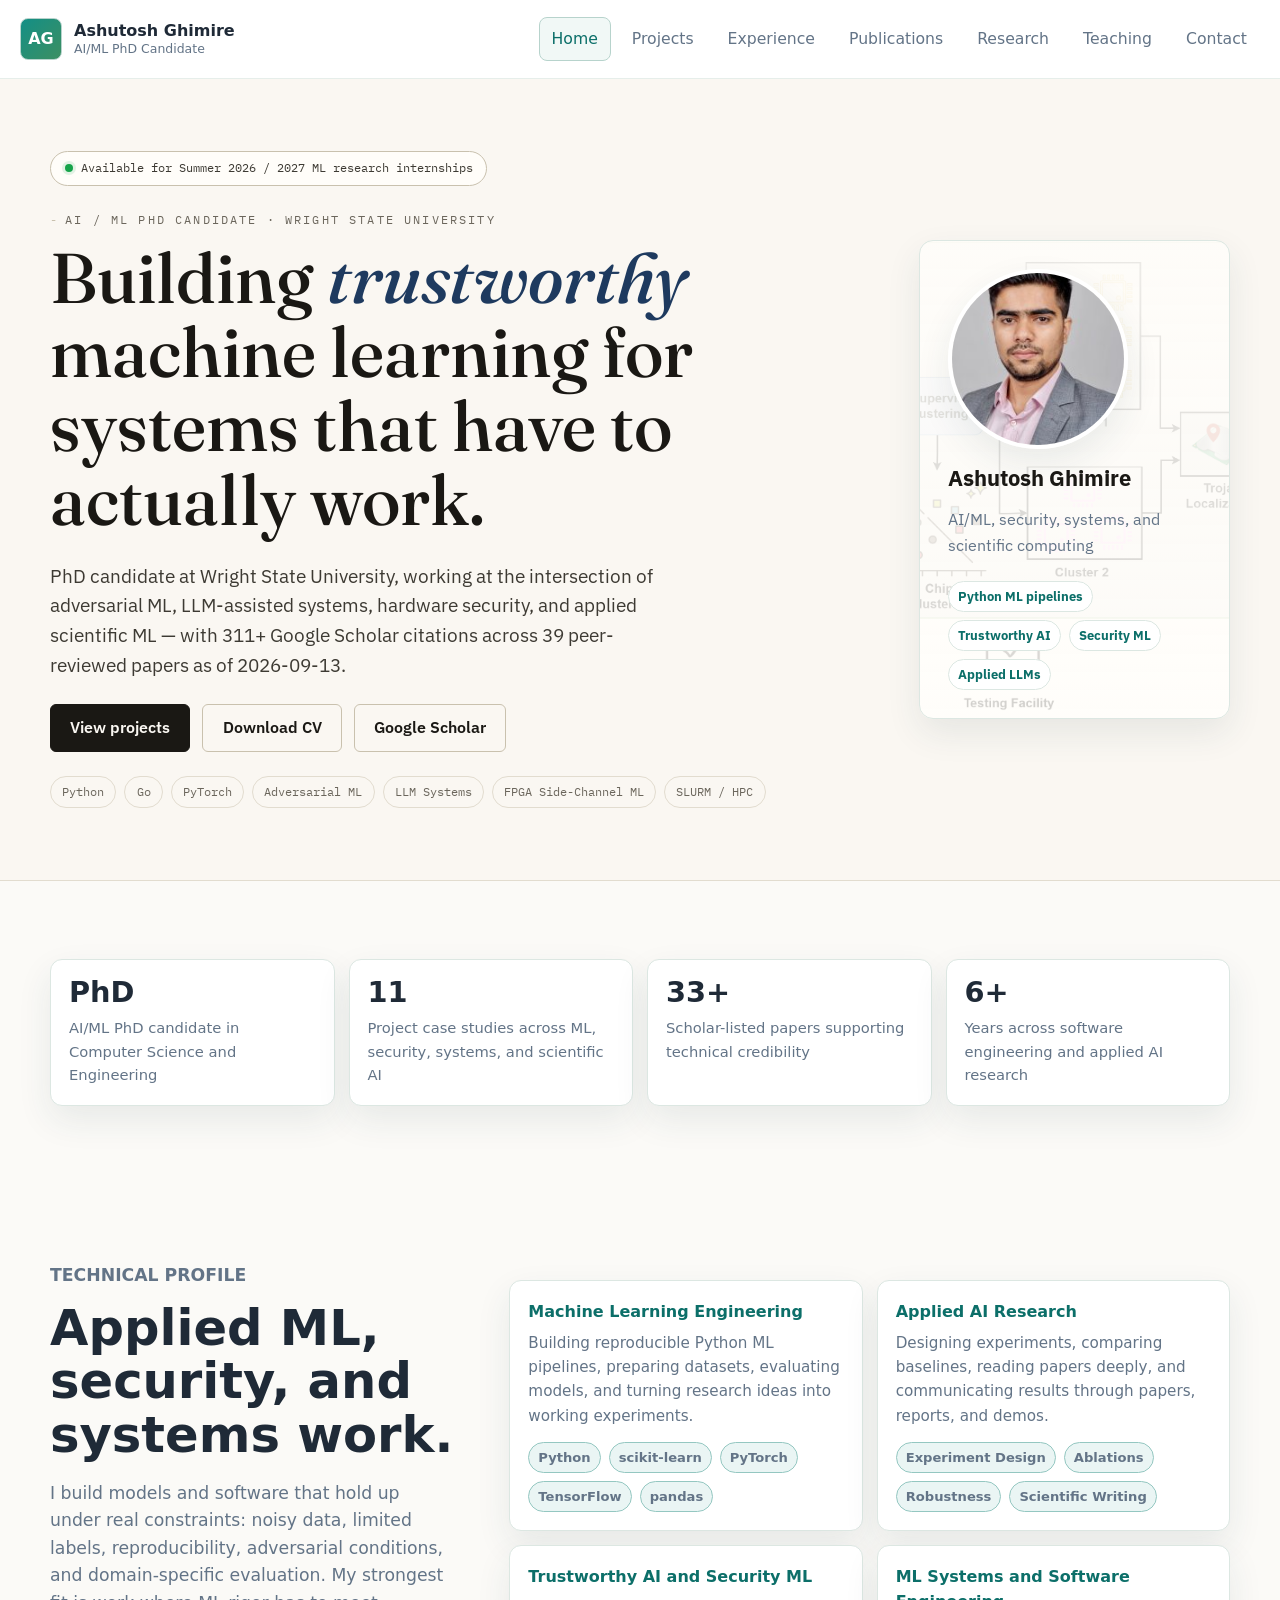
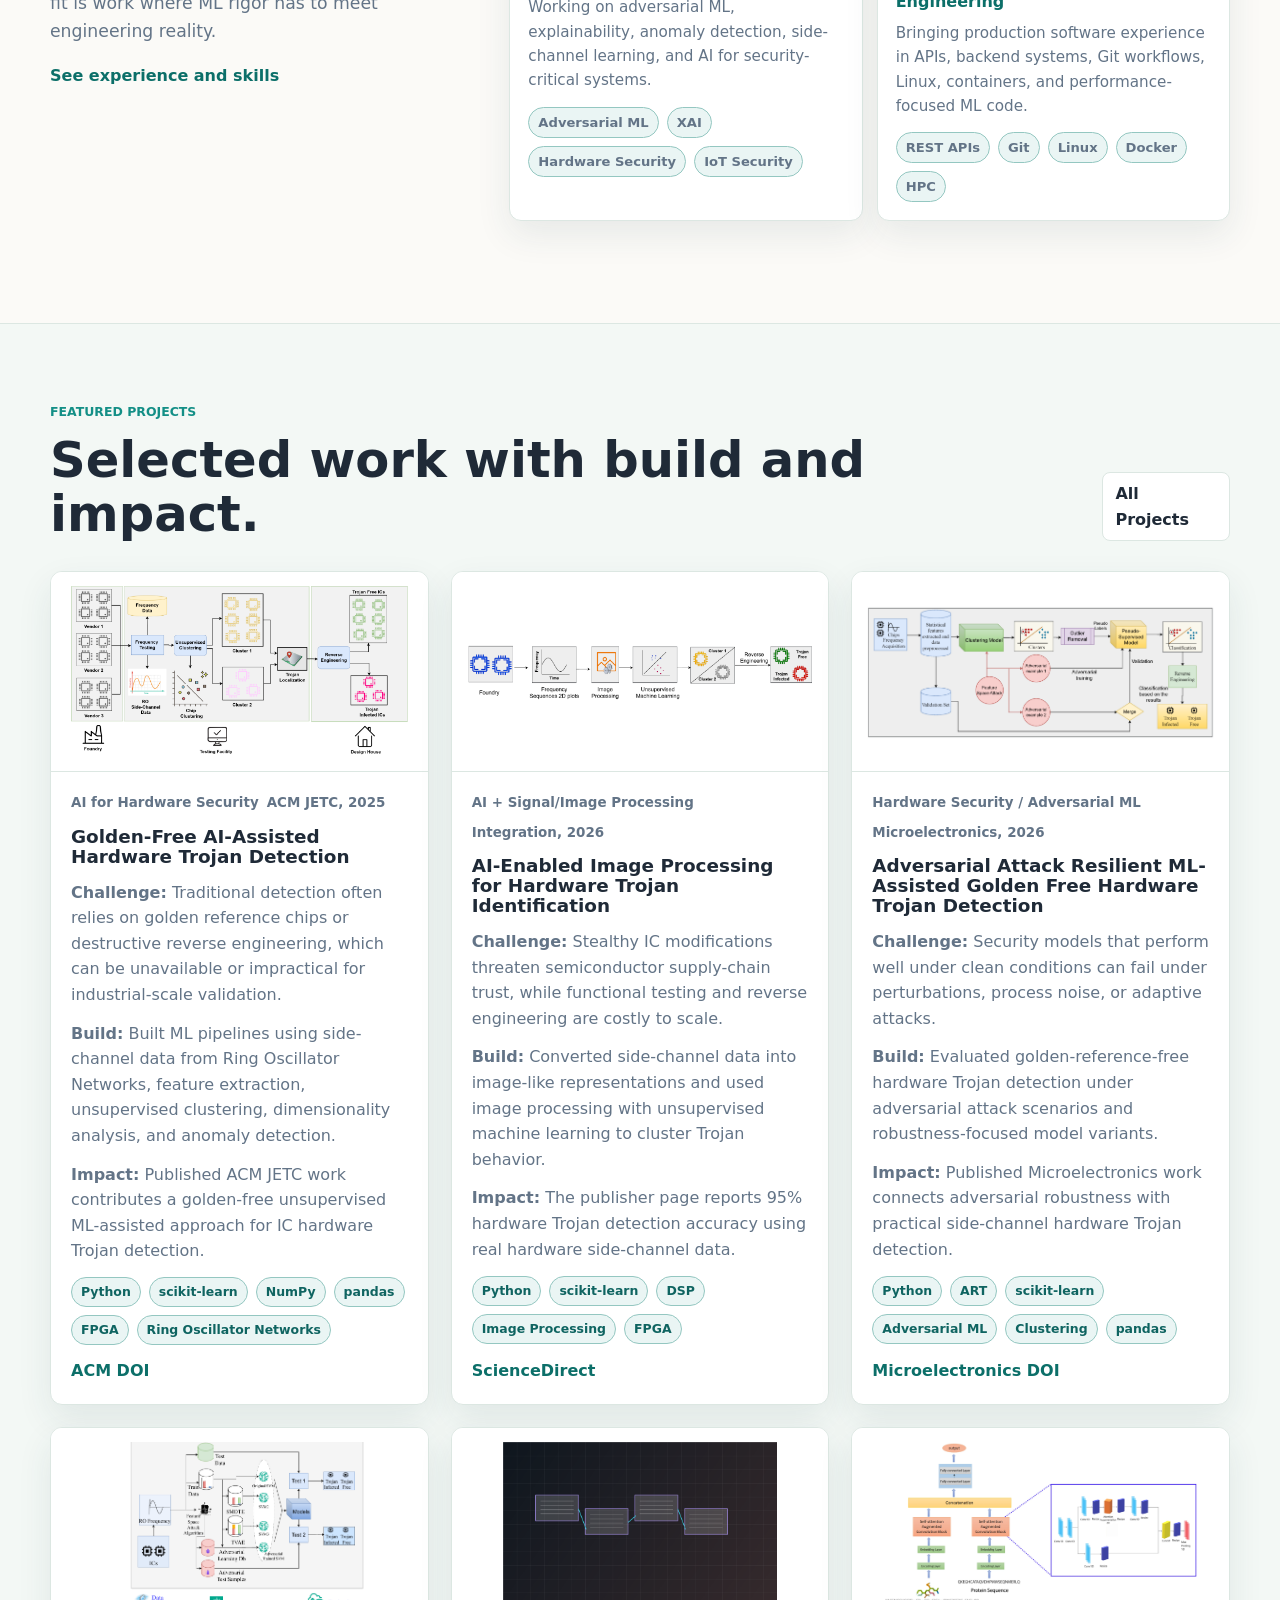
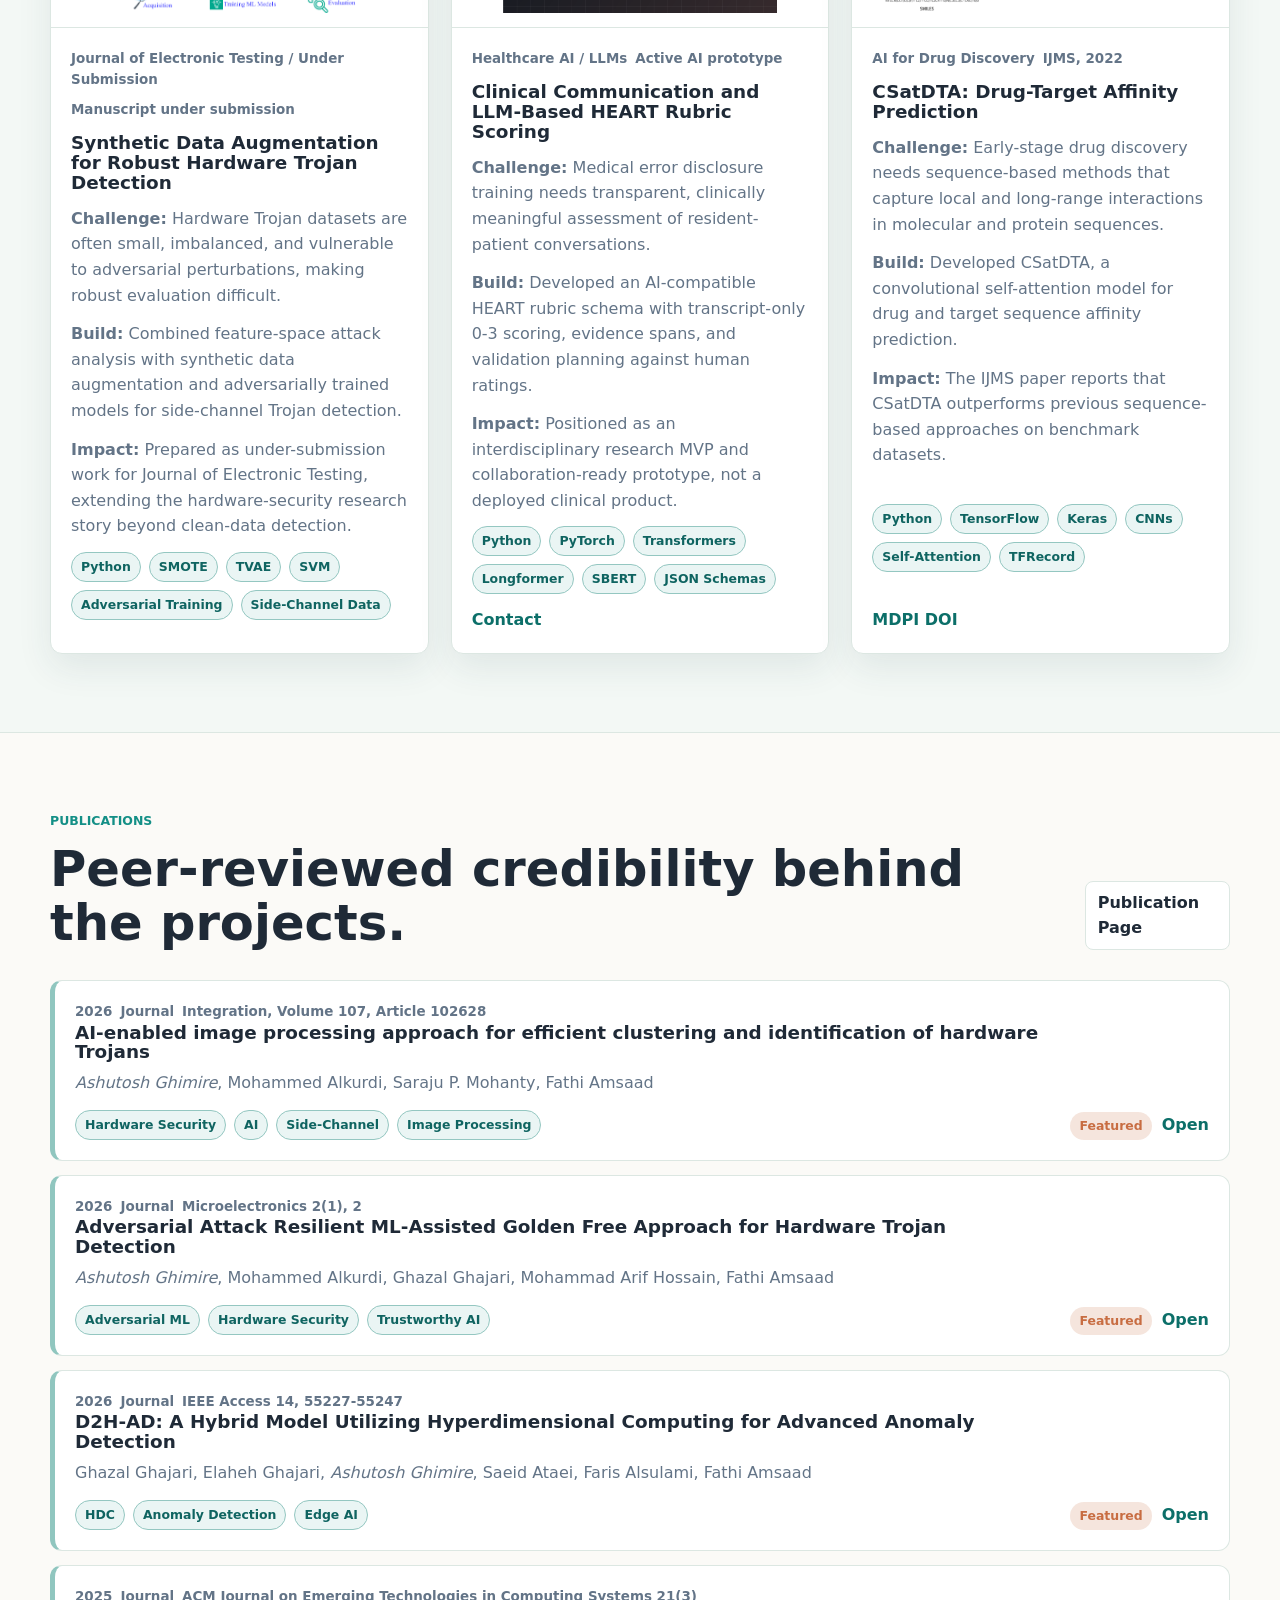
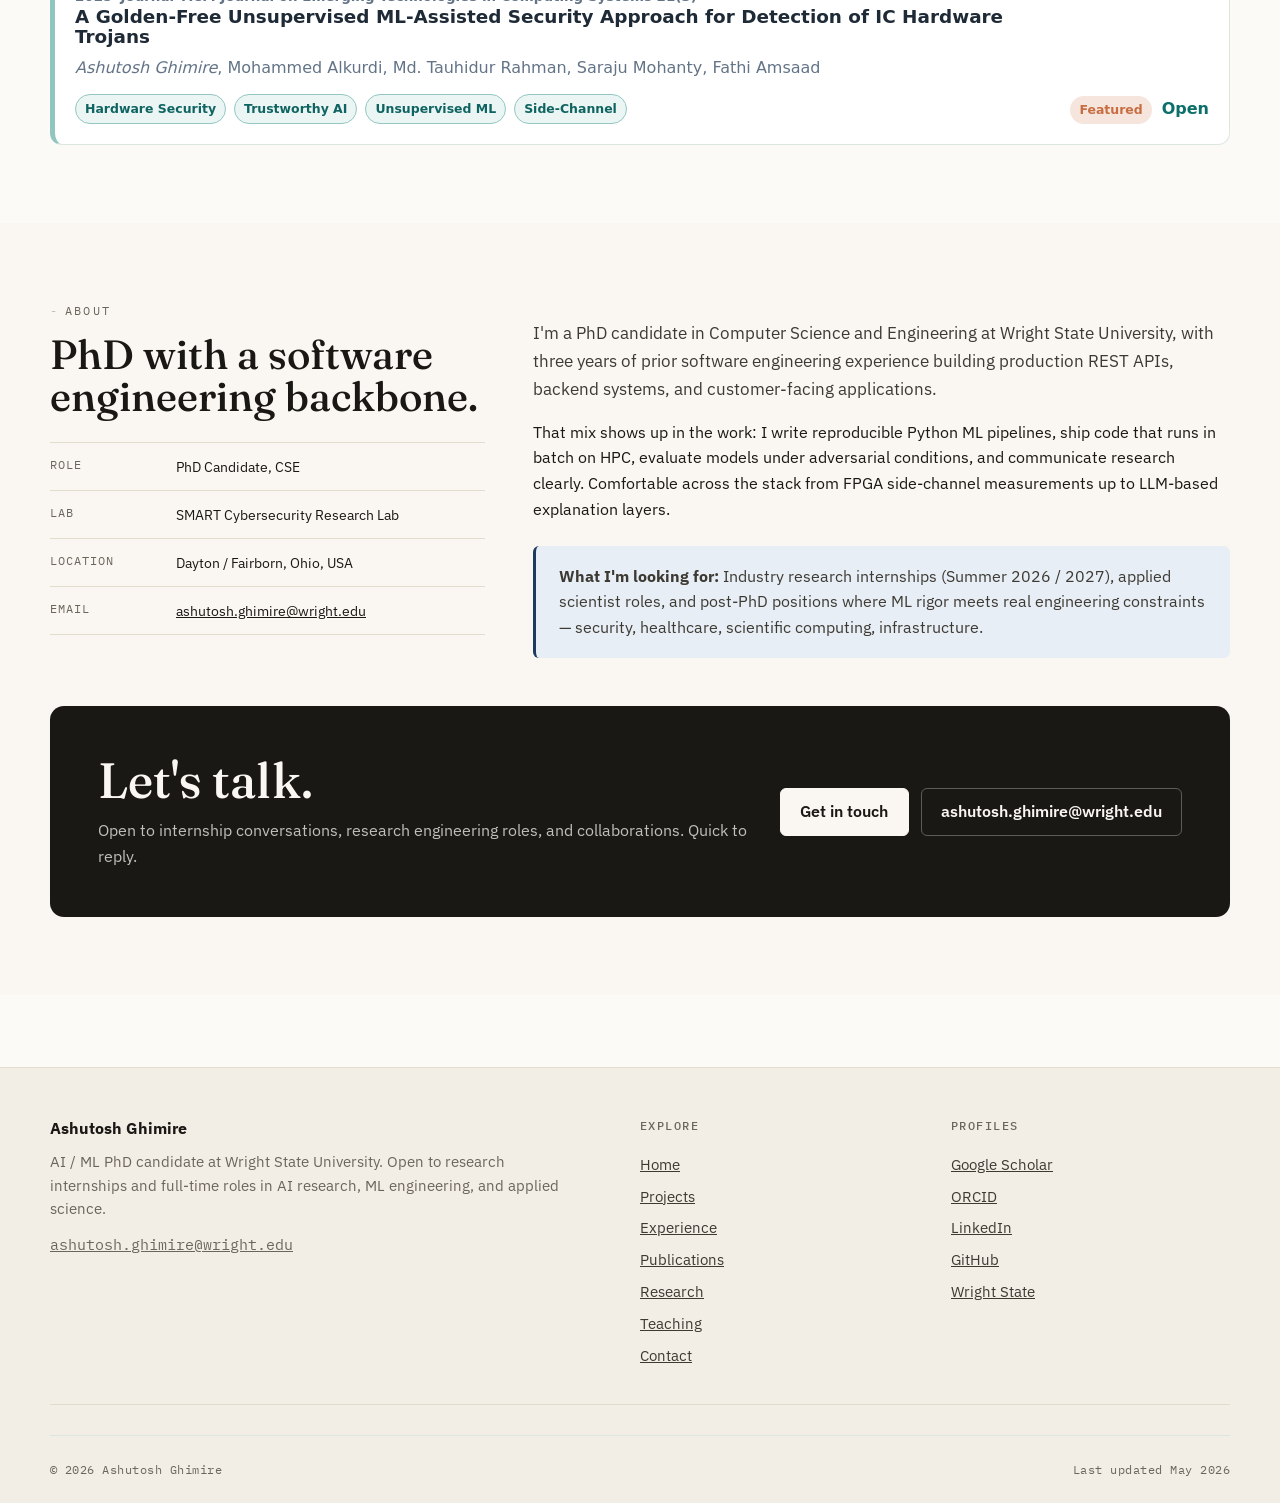
==== commit 248950e8: "chore(pubs): refresh from Google Scholar" ====
--- a/index.html
+++ b/index.html
@@ -49,7 +49,7 @@
             <span class="availability">Available for Summer 2026 / 2027 ML research internships</span>
             <span class="eyebrow">AI / ML PhD Candidate &middot; Wright State University</span>
             <h1 id="hero-title" class="hero-title">Building <em>trustworthy</em> machine learning for systems that have to actually work.</h1>
-            <p class="hero-lead">PhD candidate at Wright State University, working at the intersection of adversarial ML, LLM-assisted systems, hardware security, and applied scientific ML &mdash; with <!--AUTO:CITATIONS-->311<!--/AUTO:CITATIONS-->+ Google Scholar citations across <!--AUTO:PAPERS-->39<!--/AUTO:PAPERS--> peer-reviewed papers as of <!--AUTO:UPDATED-->2026-09-06<!--/AUTO:UPDATED-->.</p>
+            <p class="hero-lead">PhD candidate at Wright State University, working at the intersection of adversarial ML, LLM-assisted systems, hardware security, and applied scientific ML &mdash; with <!--AUTO:CITATIONS-->311<!--/AUTO:CITATIONS-->+ Google Scholar citations across <!--AUTO:PAPERS-->39<!--/AUTO:PAPERS--> peer-reviewed papers as of <!--AUTO:UPDATED-->2026-09-13<!--/AUTO:UPDATED-->.</p>
             <div class="btn-row" aria-label="Primary actions">
               <a class="btn btn-primary" href="projects.html">View projects</a>
               <a class="btn btn-ghost" href="assets/docs/Ashutosh_Ghimire_CV.pdf">Download CV</a>
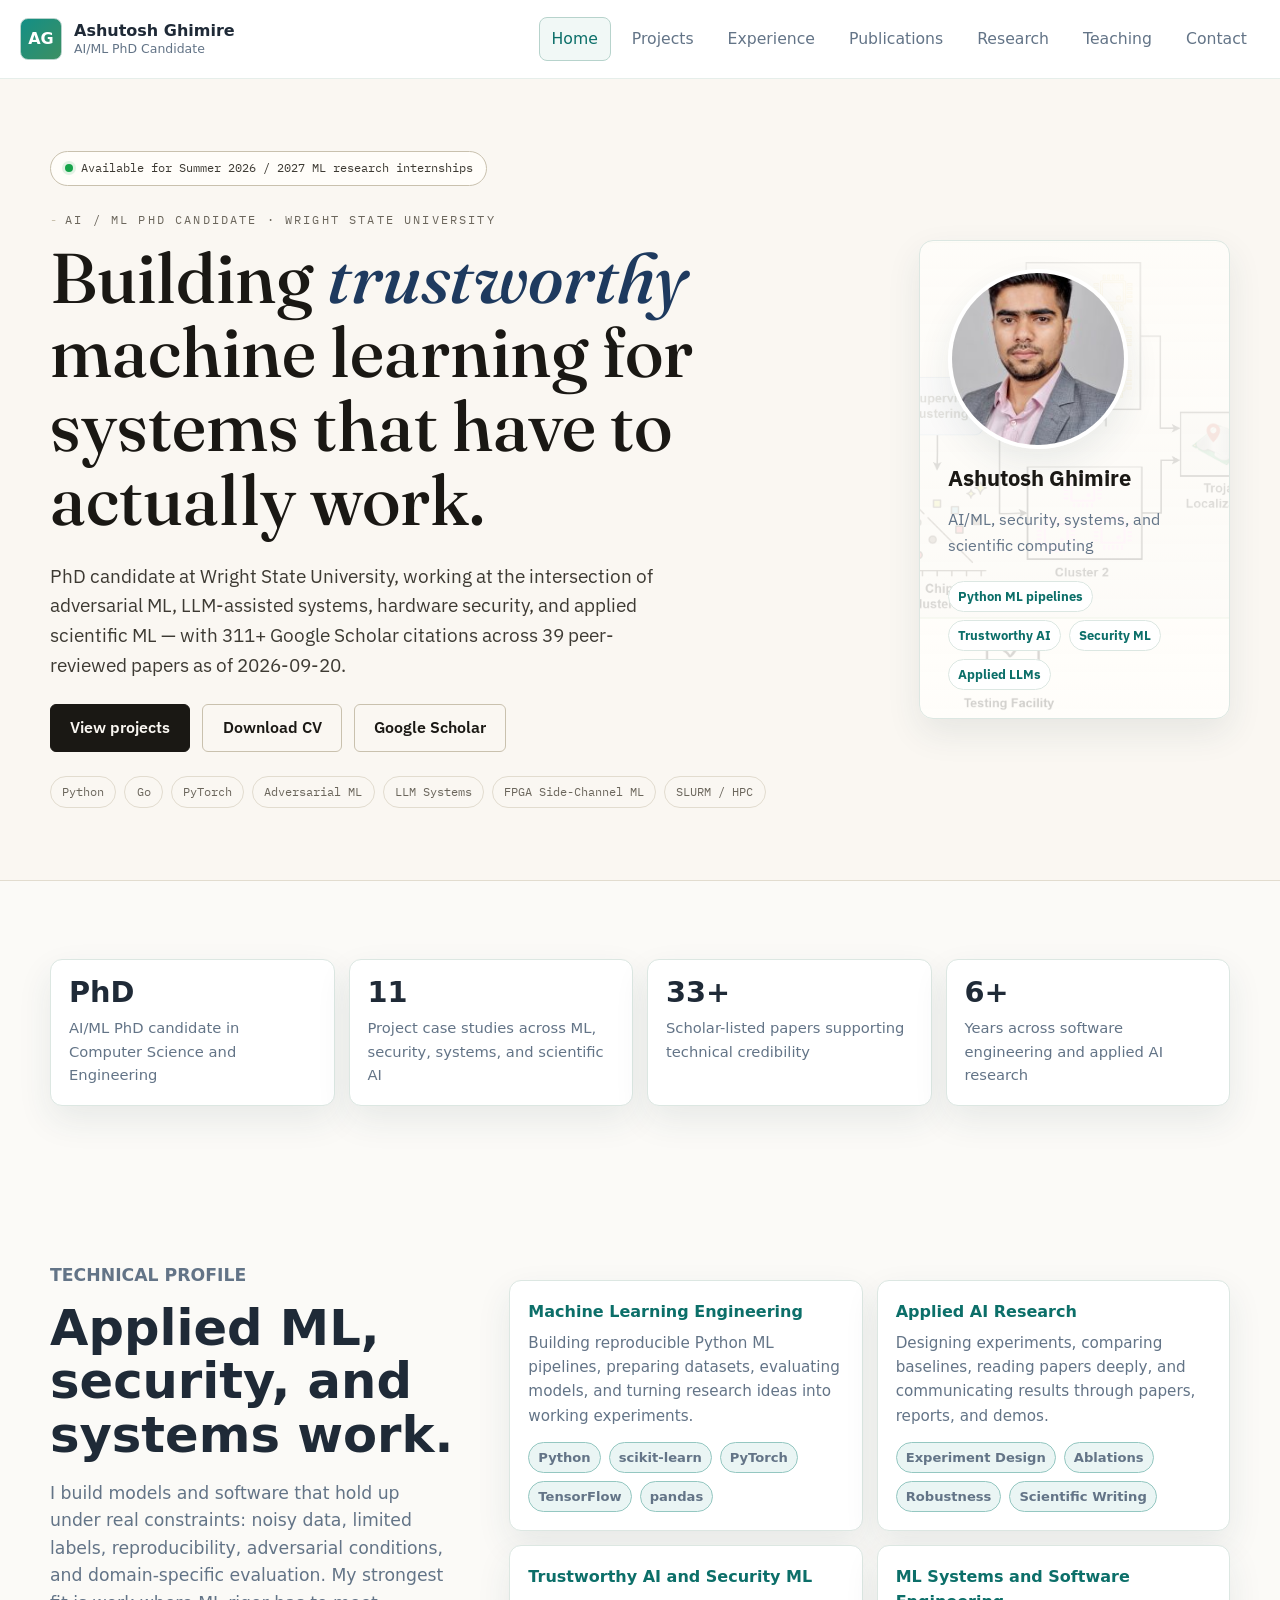
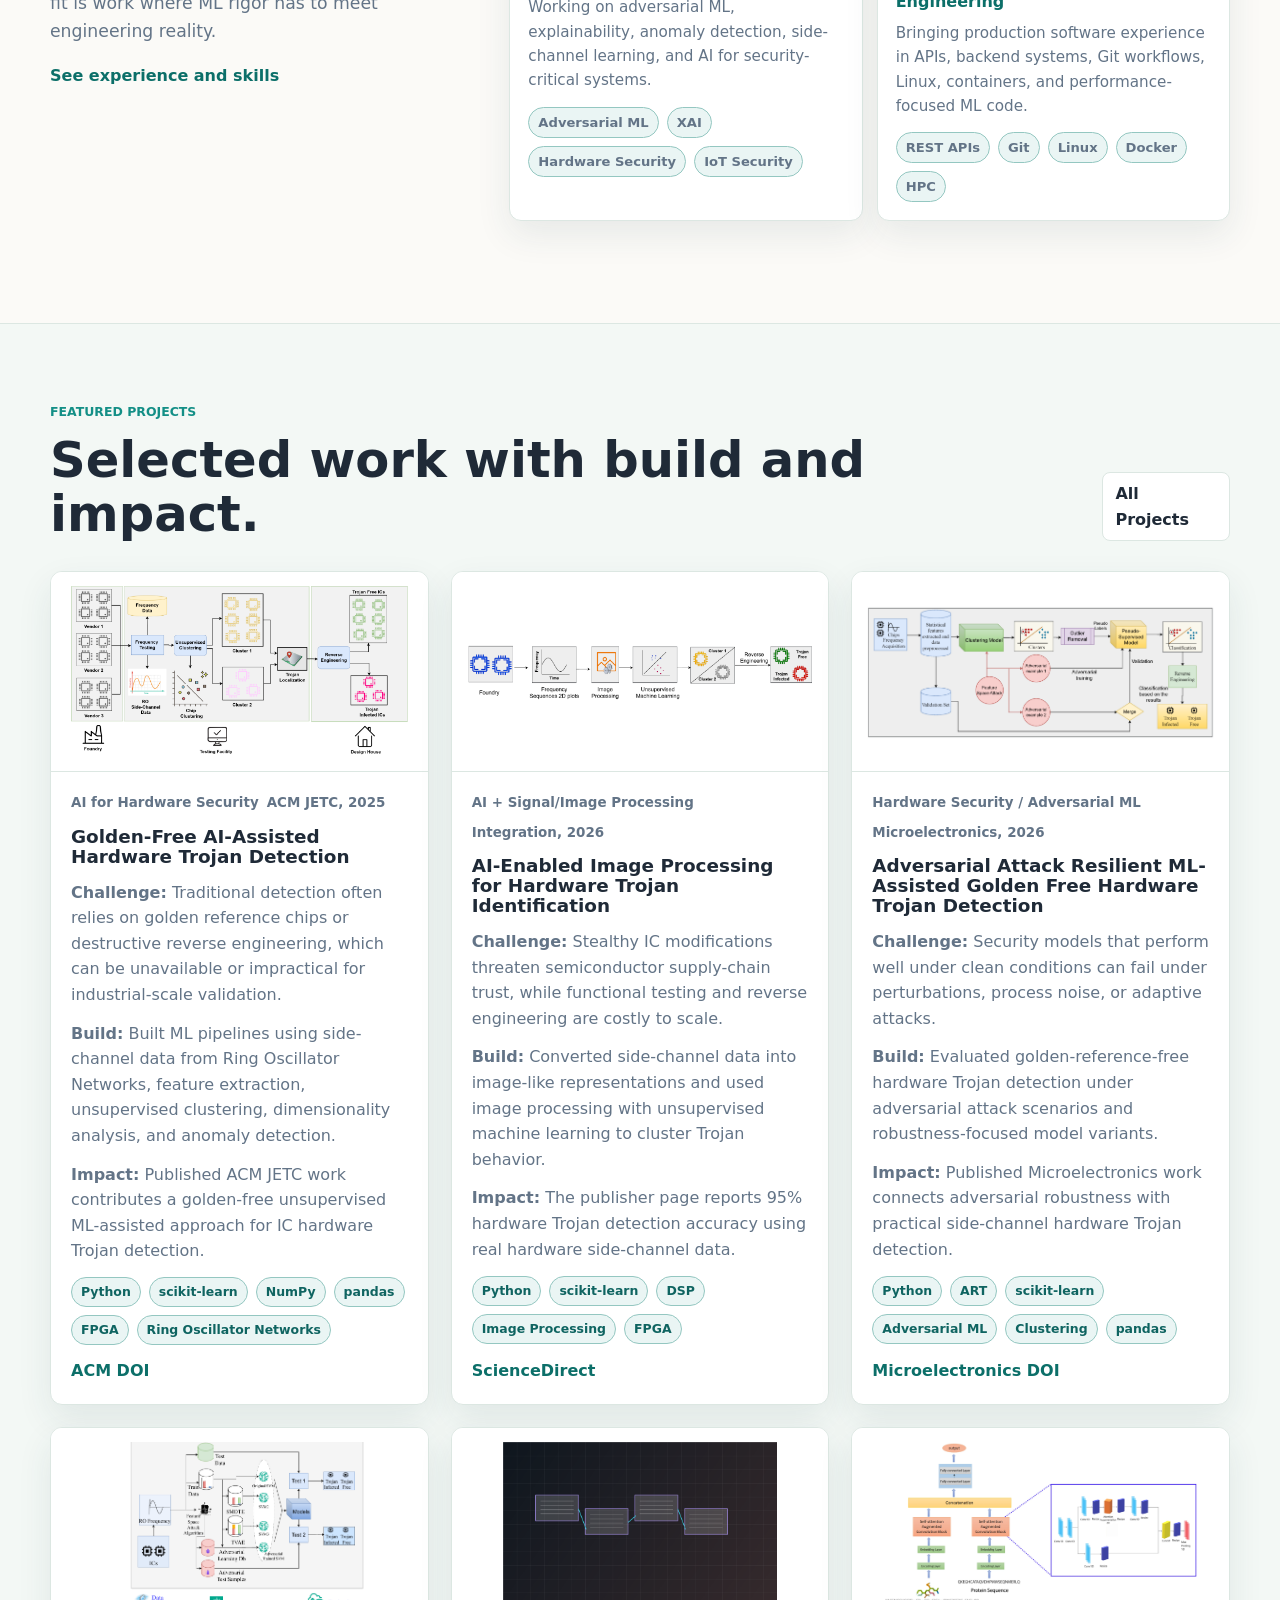
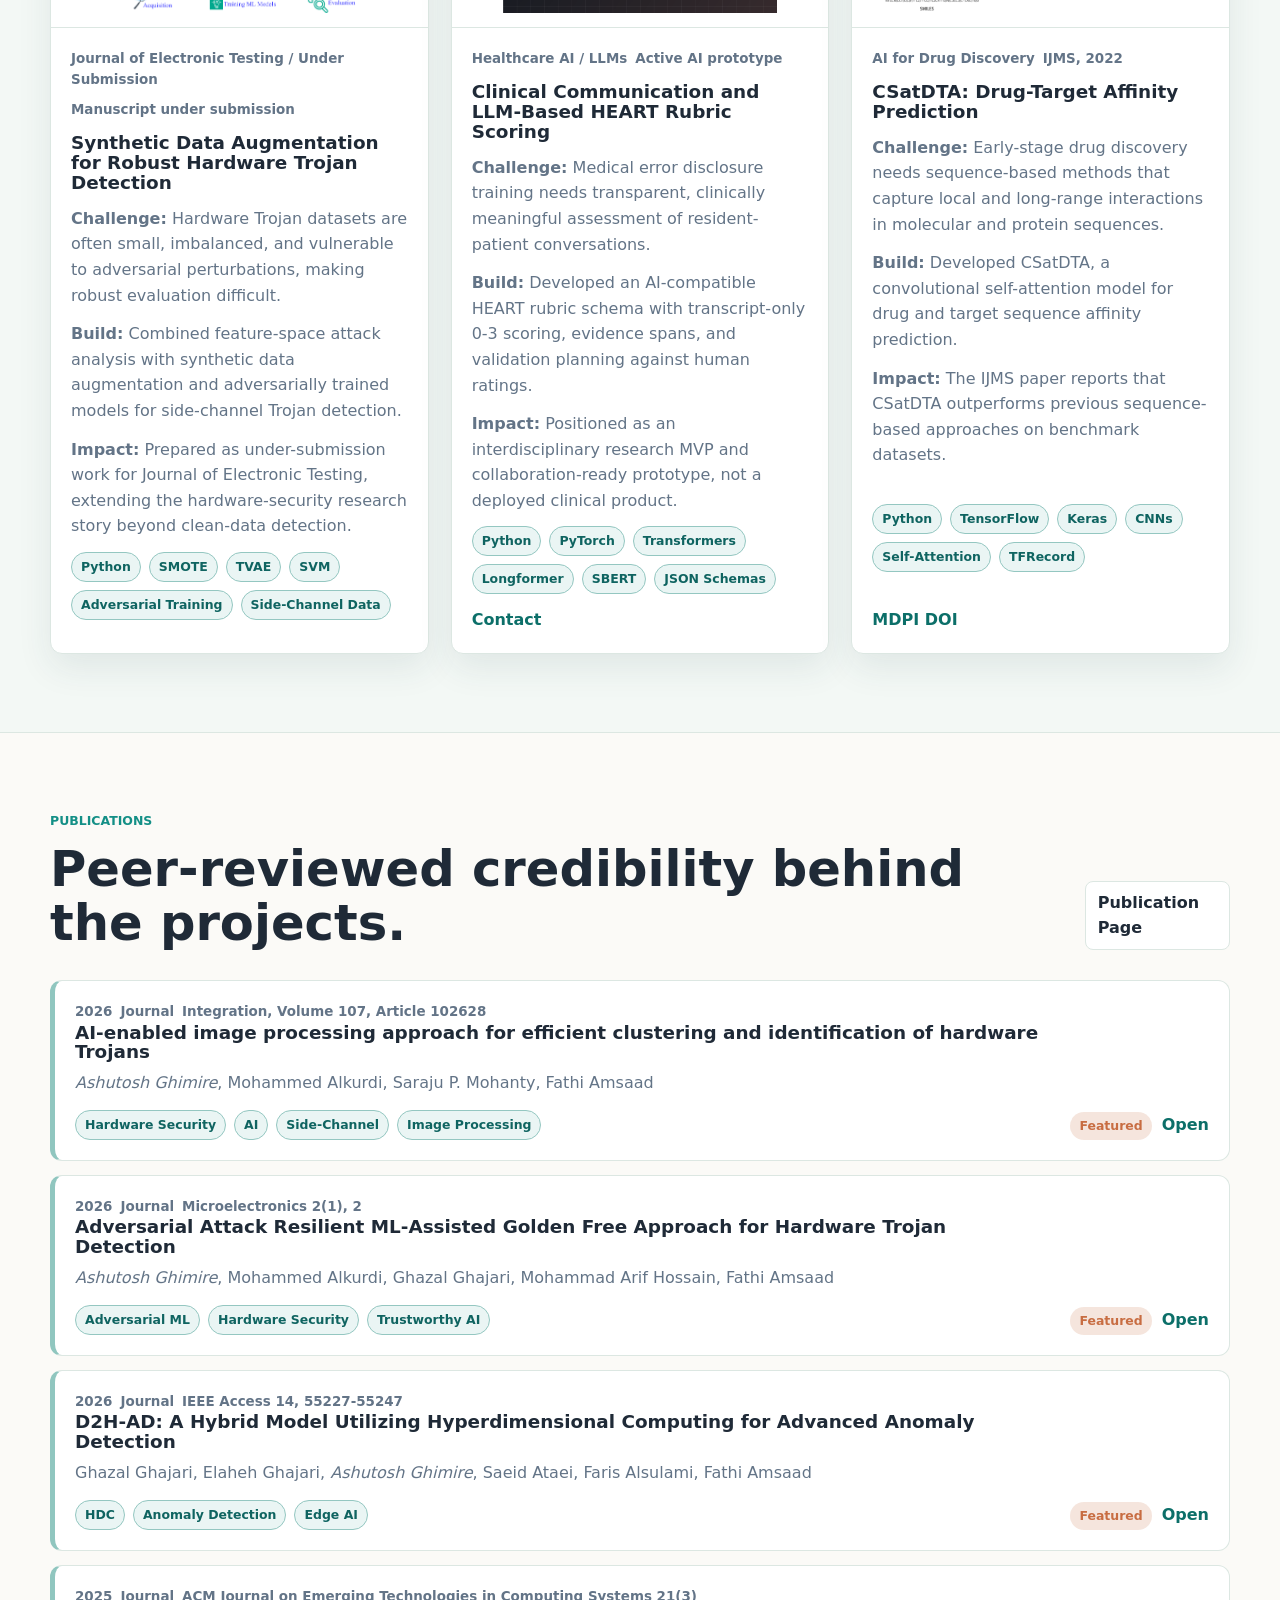
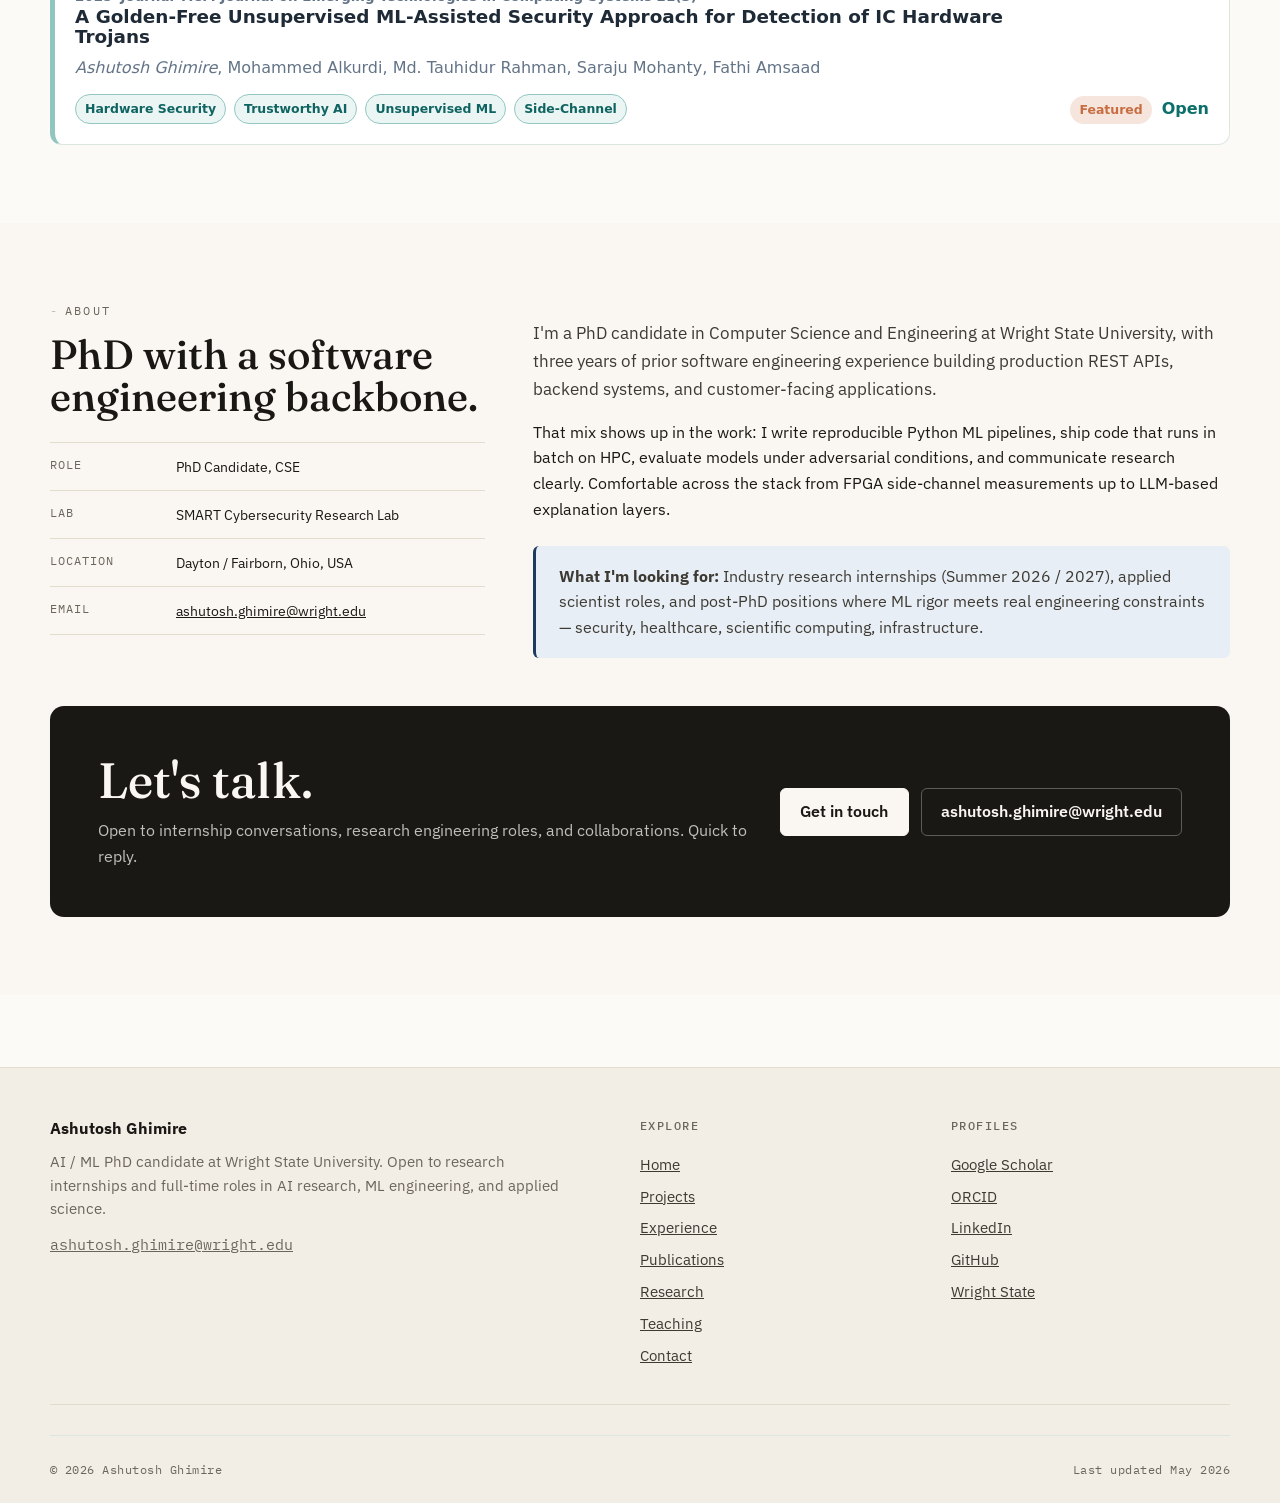
==== commit cb99febb: "chore(pubs): refresh from Google Scholar" ====
--- a/index.html
+++ b/index.html
@@ -49,7 +49,7 @@
             <span class="availability">Available for Summer 2026 / 2027 ML research internships</span>
             <span class="eyebrow">AI / ML PhD Candidate &middot; Wright State University</span>
             <h1 id="hero-title" class="hero-title">Building <em>trustworthy</em> machine learning for systems that have to actually work.</h1>
-            <p class="hero-lead">PhD candidate at Wright State University, working at the intersection of adversarial ML, LLM-assisted systems, hardware security, and applied scientific ML &mdash; with <!--AUTO:CITATIONS-->311<!--/AUTO:CITATIONS-->+ Google Scholar citations across <!--AUTO:PAPERS-->39<!--/AUTO:PAPERS--> peer-reviewed papers as of <!--AUTO:UPDATED-->2026-09-13<!--/AUTO:UPDATED-->.</p>
+            <p class="hero-lead">PhD candidate at Wright State University, working at the intersection of adversarial ML, LLM-assisted systems, hardware security, and applied scientific ML &mdash; with <!--AUTO:CITATIONS-->311<!--/AUTO:CITATIONS-->+ Google Scholar citations across <!--AUTO:PAPERS-->39<!--/AUTO:PAPERS--> peer-reviewed papers as of <!--AUTO:UPDATED-->2026-09-20<!--/AUTO:UPDATED-->.</p>
             <div class="btn-row" aria-label="Primary actions">
               <a class="btn btn-primary" href="projects.html">View projects</a>
               <a class="btn btn-ghost" href="assets/docs/Ashutosh_Ghimire_CV.pdf">Download CV</a>
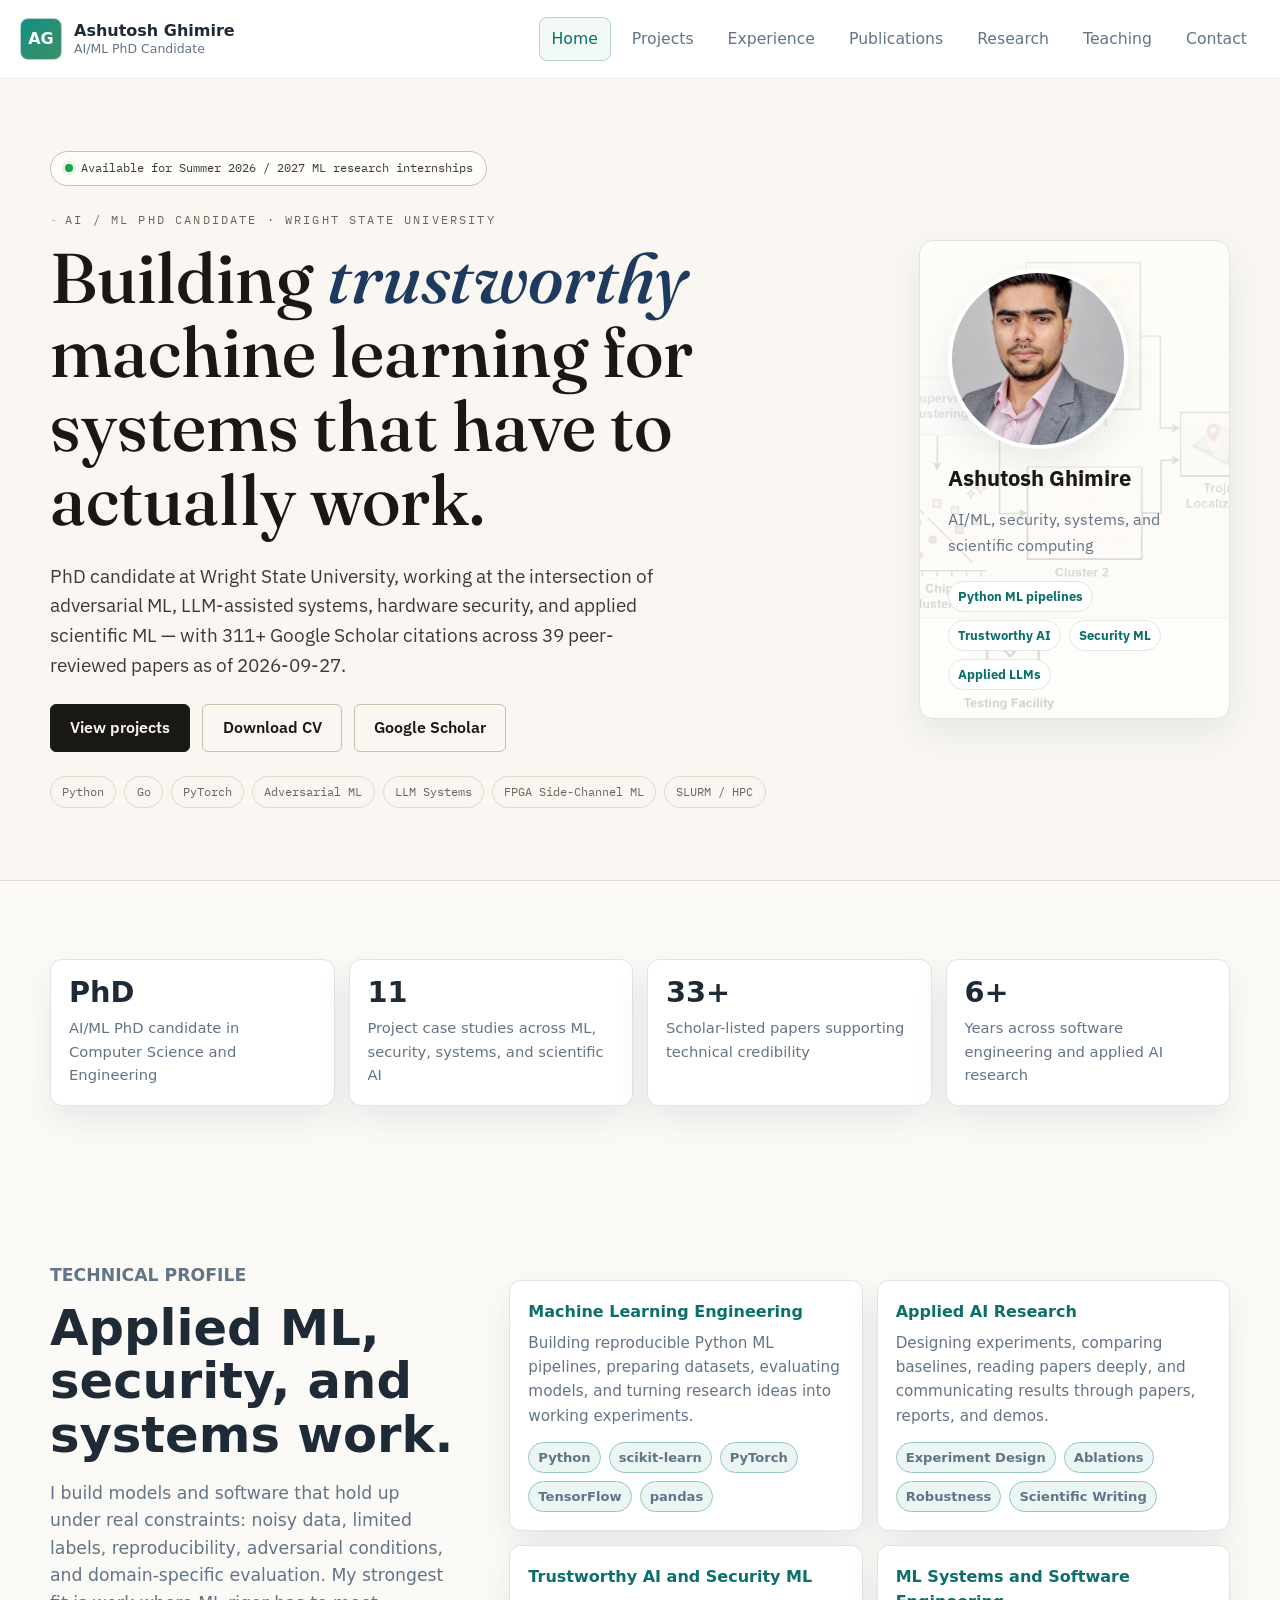
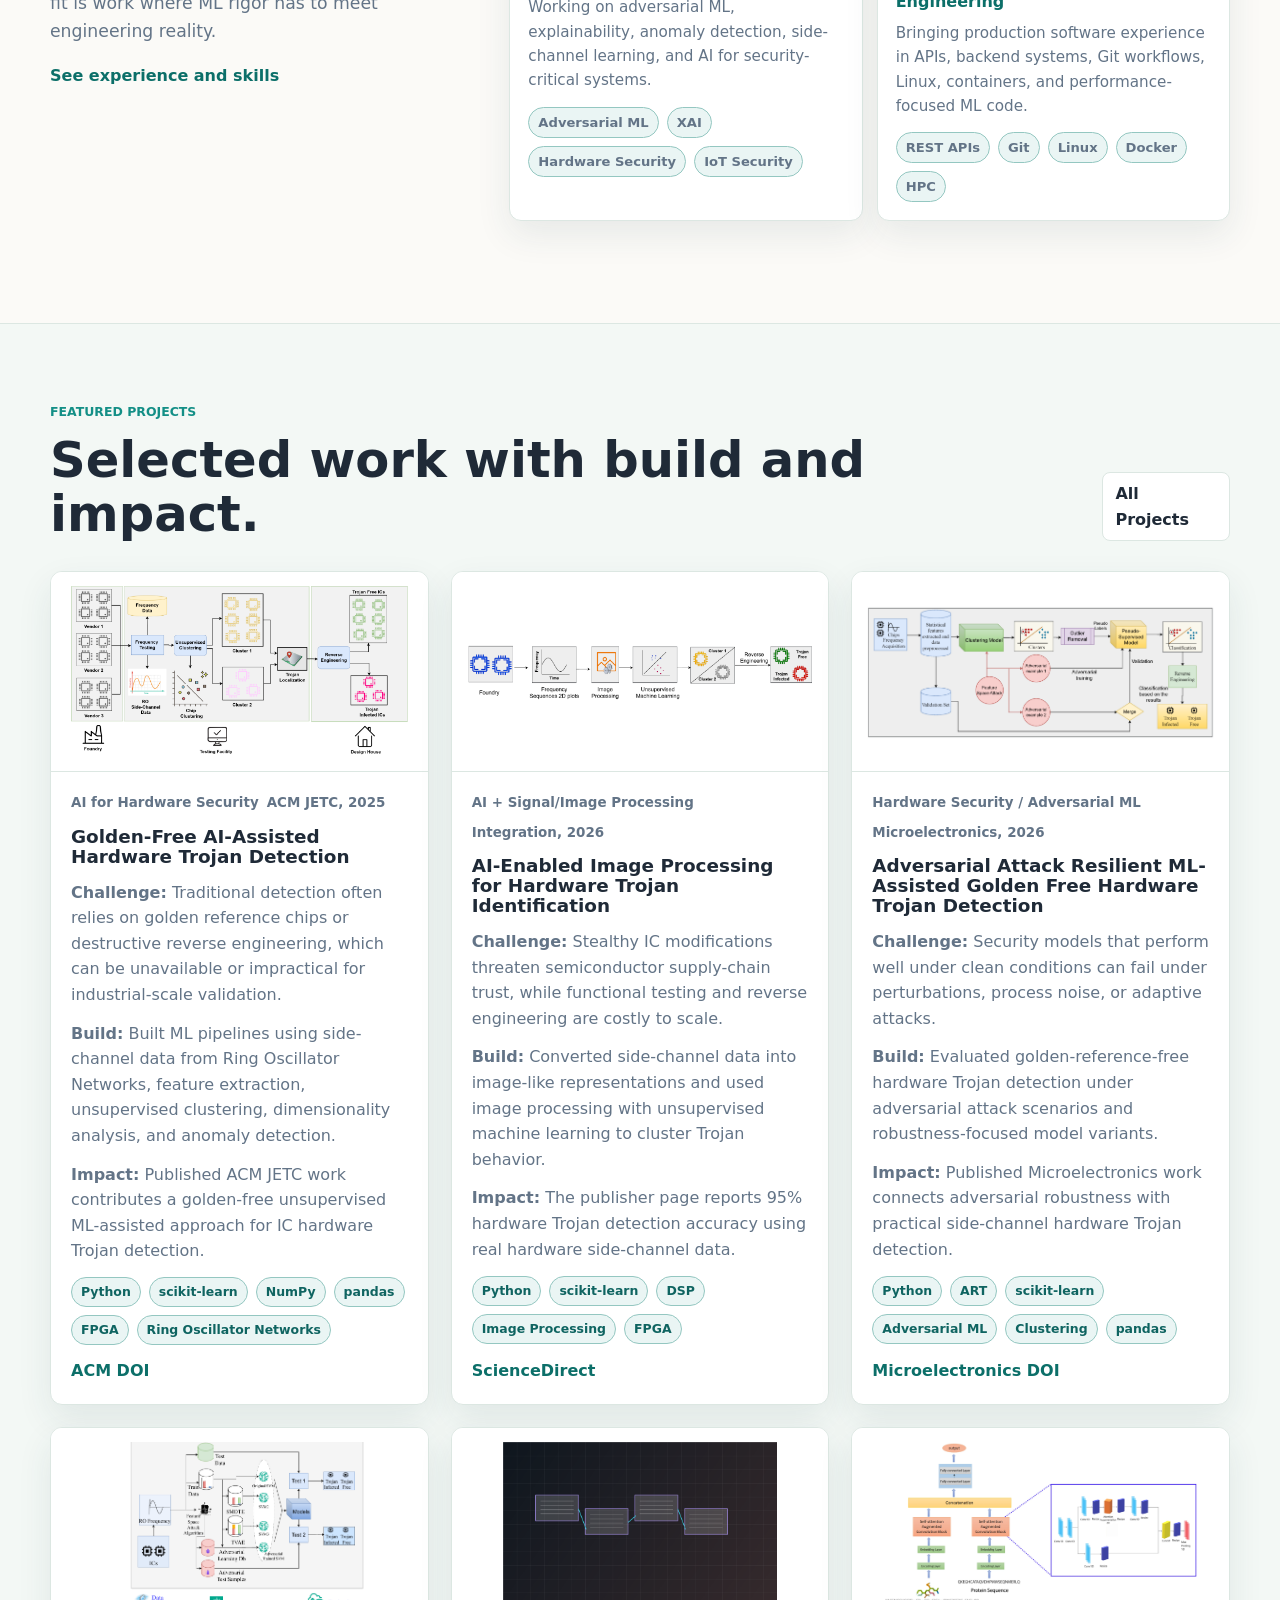
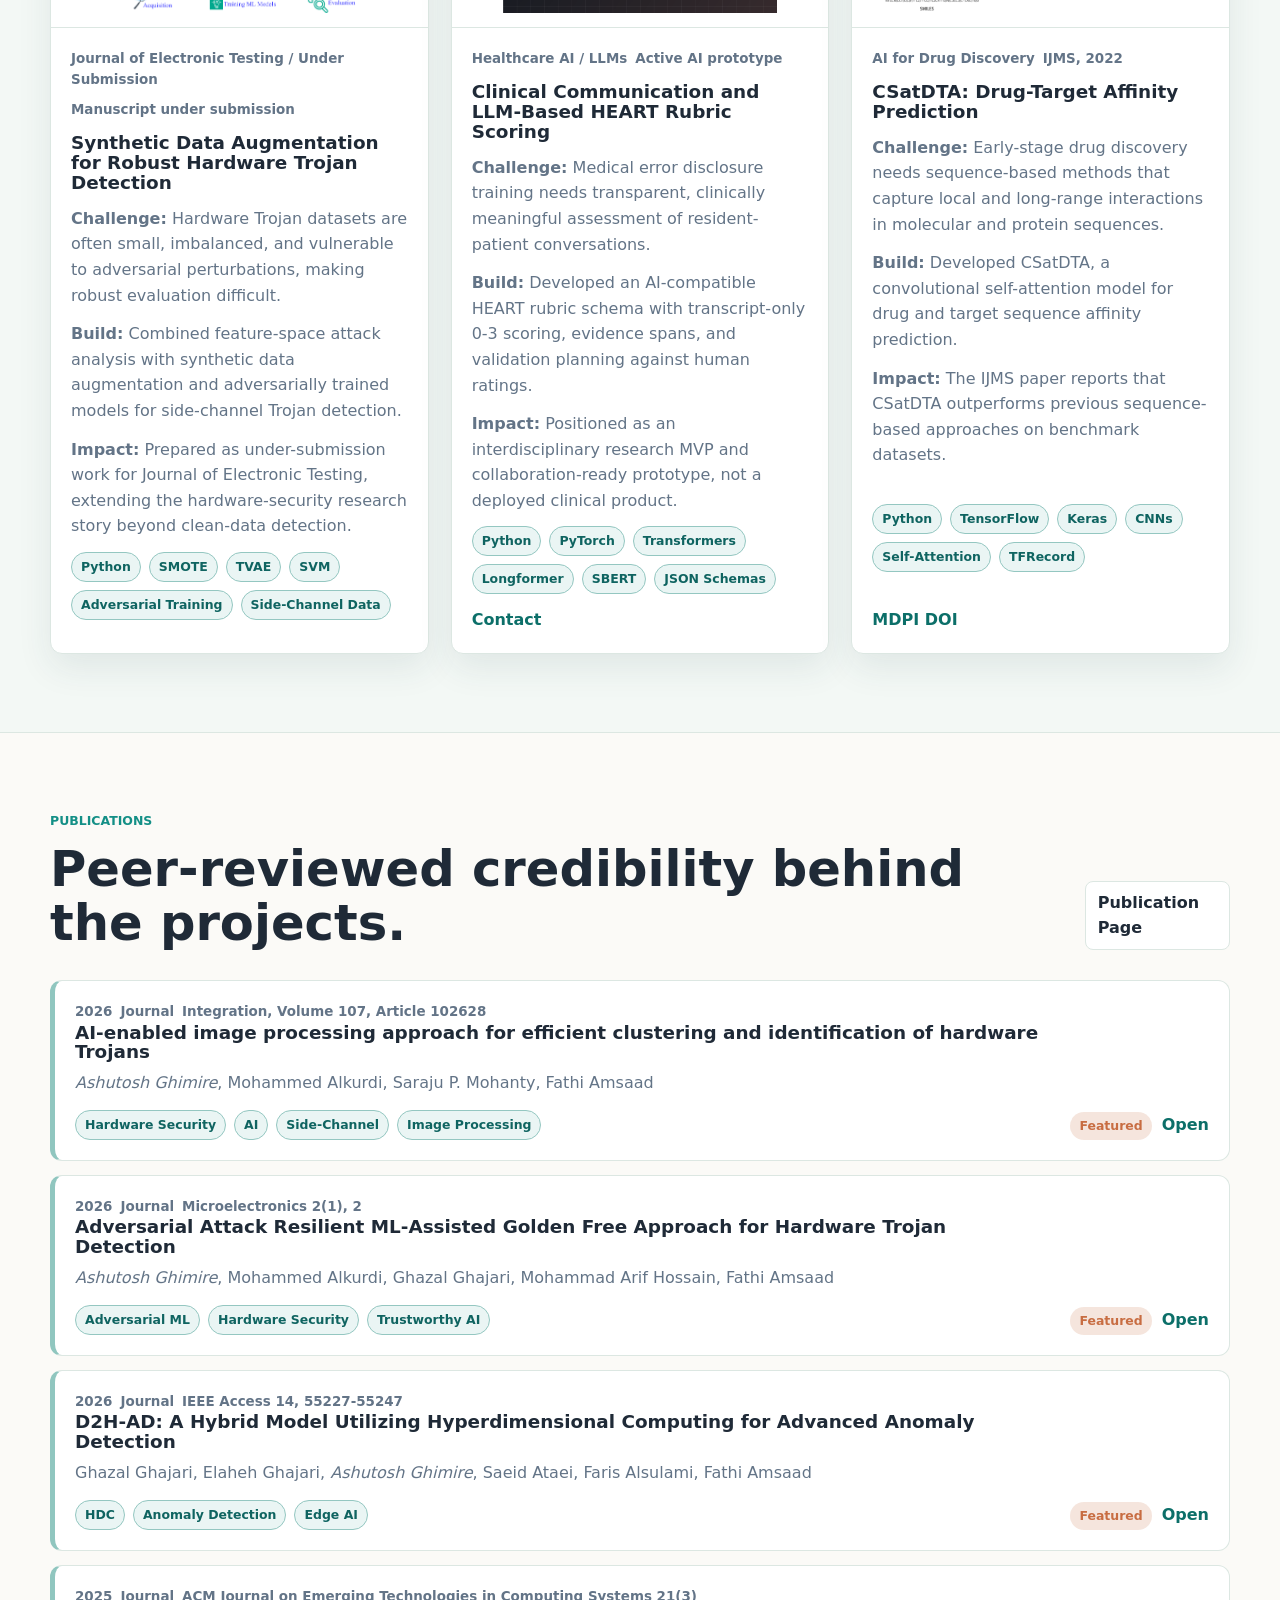
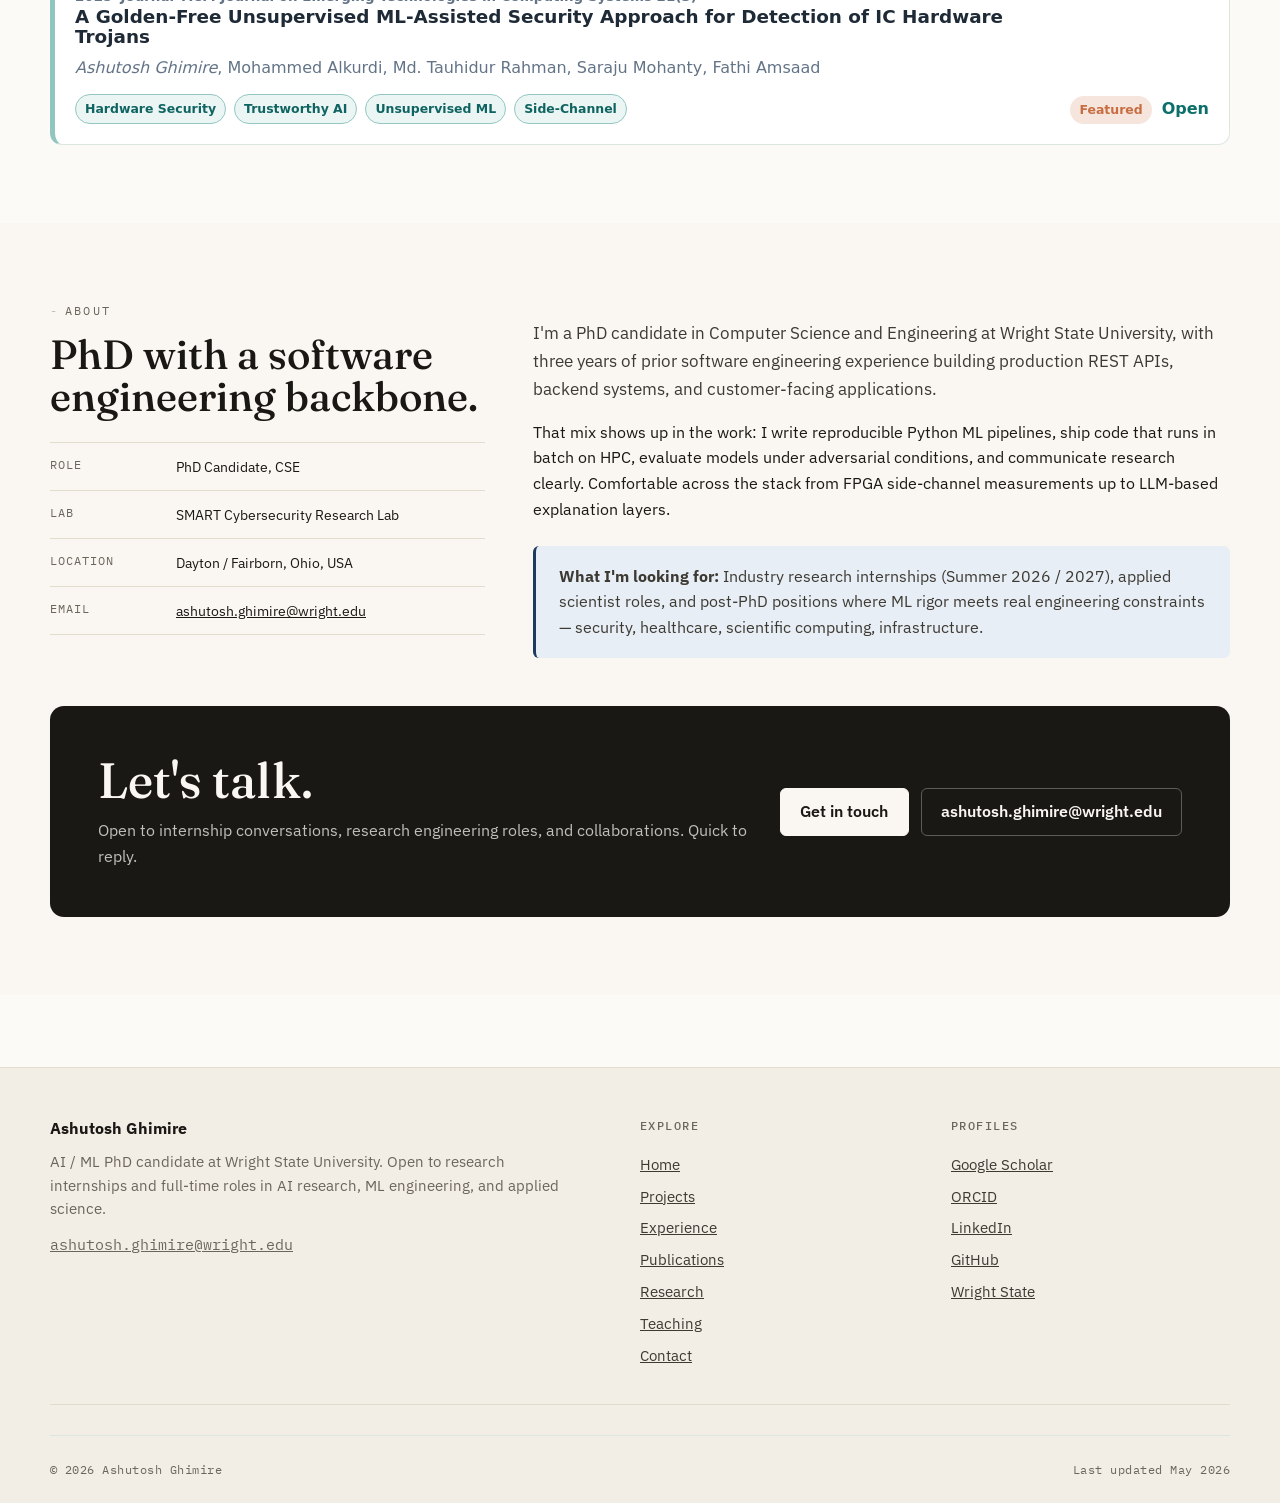
==== commit 1b4dcd3f: "chore(pubs): refresh from Google Scholar" ====
--- a/index.html
+++ b/index.html
@@ -49,7 +49,7 @@
             <span class="availability">Available for Summer 2026 / 2027 ML research internships</span>
             <span class="eyebrow">AI / ML PhD Candidate &middot; Wright State University</span>
             <h1 id="hero-title" class="hero-title">Building <em>trustworthy</em> machine learning for systems that have to actually work.</h1>
-            <p class="hero-lead">PhD candidate at Wright State University, working at the intersection of adversarial ML, LLM-assisted systems, hardware security, and applied scientific ML &mdash; with <!--AUTO:CITATIONS-->311<!--/AUTO:CITATIONS-->+ Google Scholar citations across <!--AUTO:PAPERS-->39<!--/AUTO:PAPERS--> peer-reviewed papers as of <!--AUTO:UPDATED-->2026-09-20<!--/AUTO:UPDATED-->.</p>
+            <p class="hero-lead">PhD candidate at Wright State University, working at the intersection of adversarial ML, LLM-assisted systems, hardware security, and applied scientific ML &mdash; with <!--AUTO:CITATIONS-->311<!--/AUTO:CITATIONS-->+ Google Scholar citations across <!--AUTO:PAPERS-->39<!--/AUTO:PAPERS--> peer-reviewed papers as of <!--AUTO:UPDATED-->2026-09-27<!--/AUTO:UPDATED-->.</p>
             <div class="btn-row" aria-label="Primary actions">
               <a class="btn btn-primary" href="projects.html">View projects</a>
               <a class="btn btn-ghost" href="assets/docs/Ashutosh_Ghimire_CV.pdf">Download CV</a>
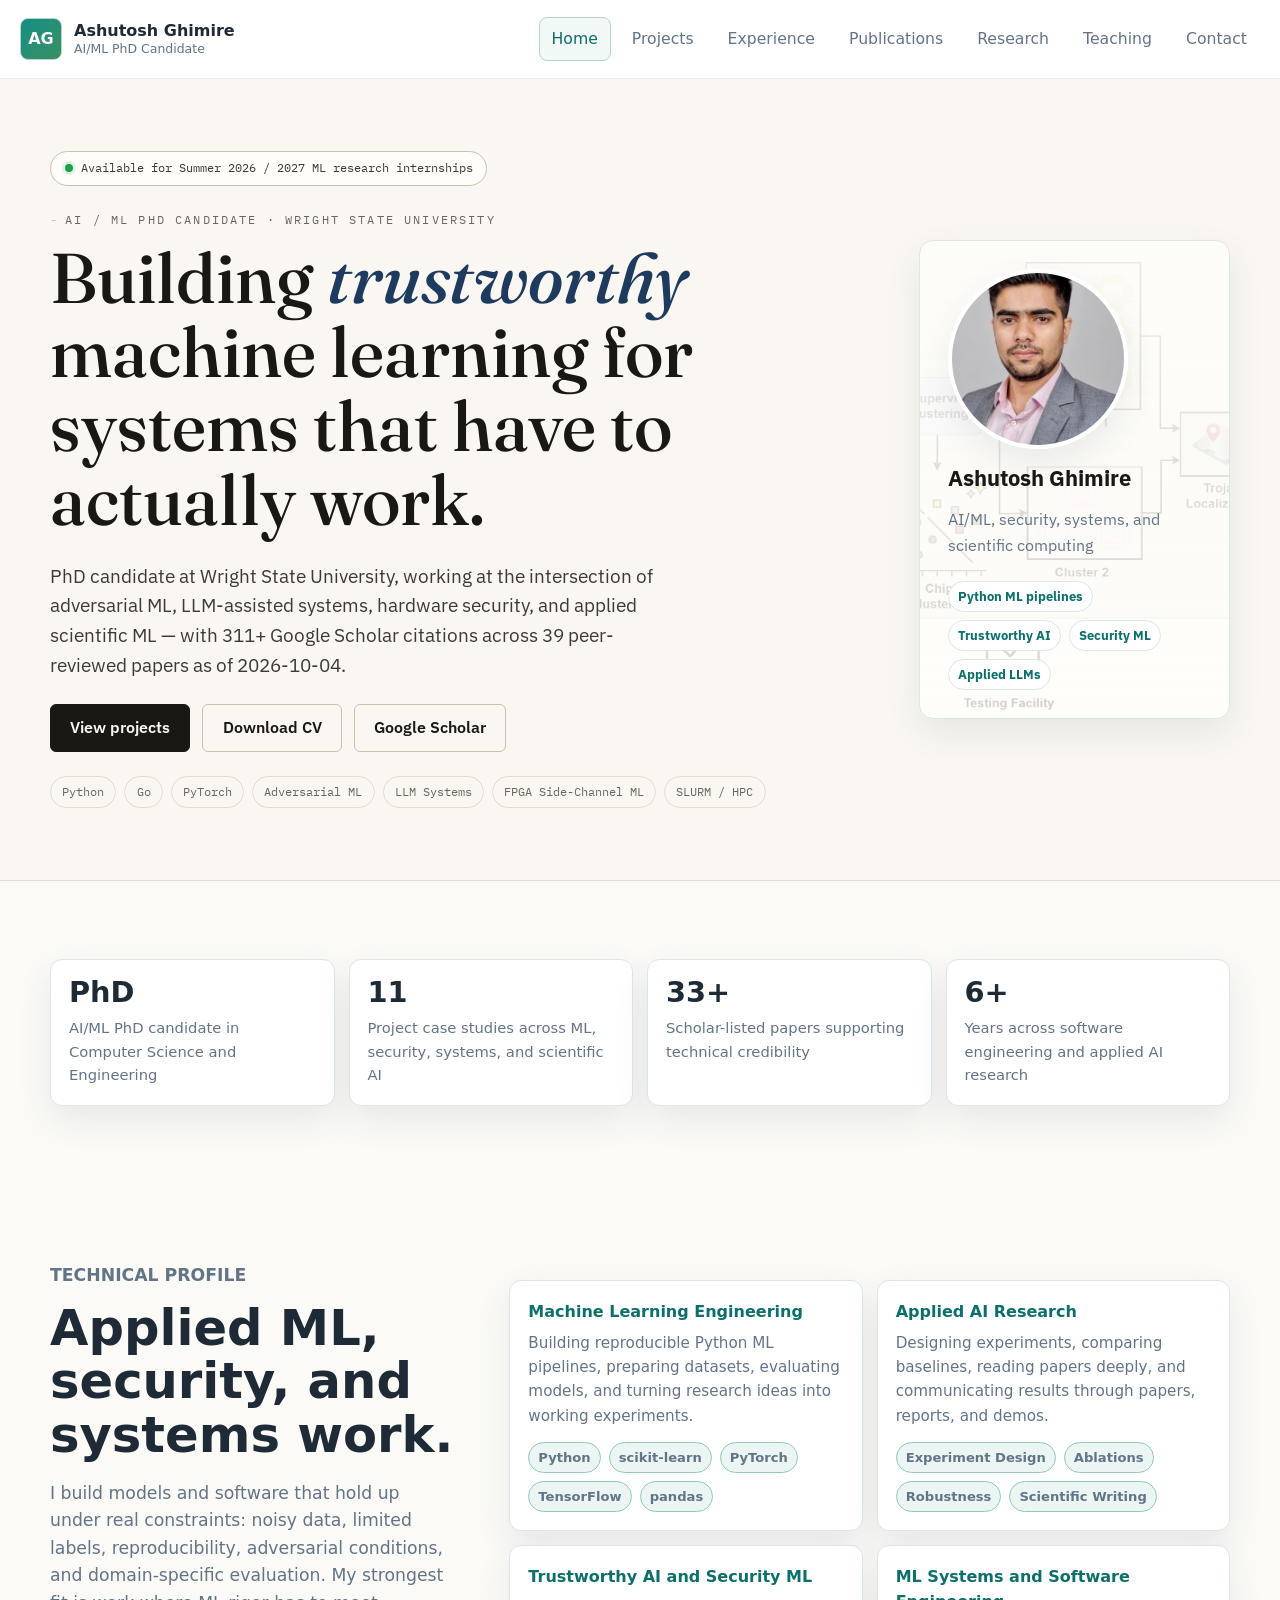
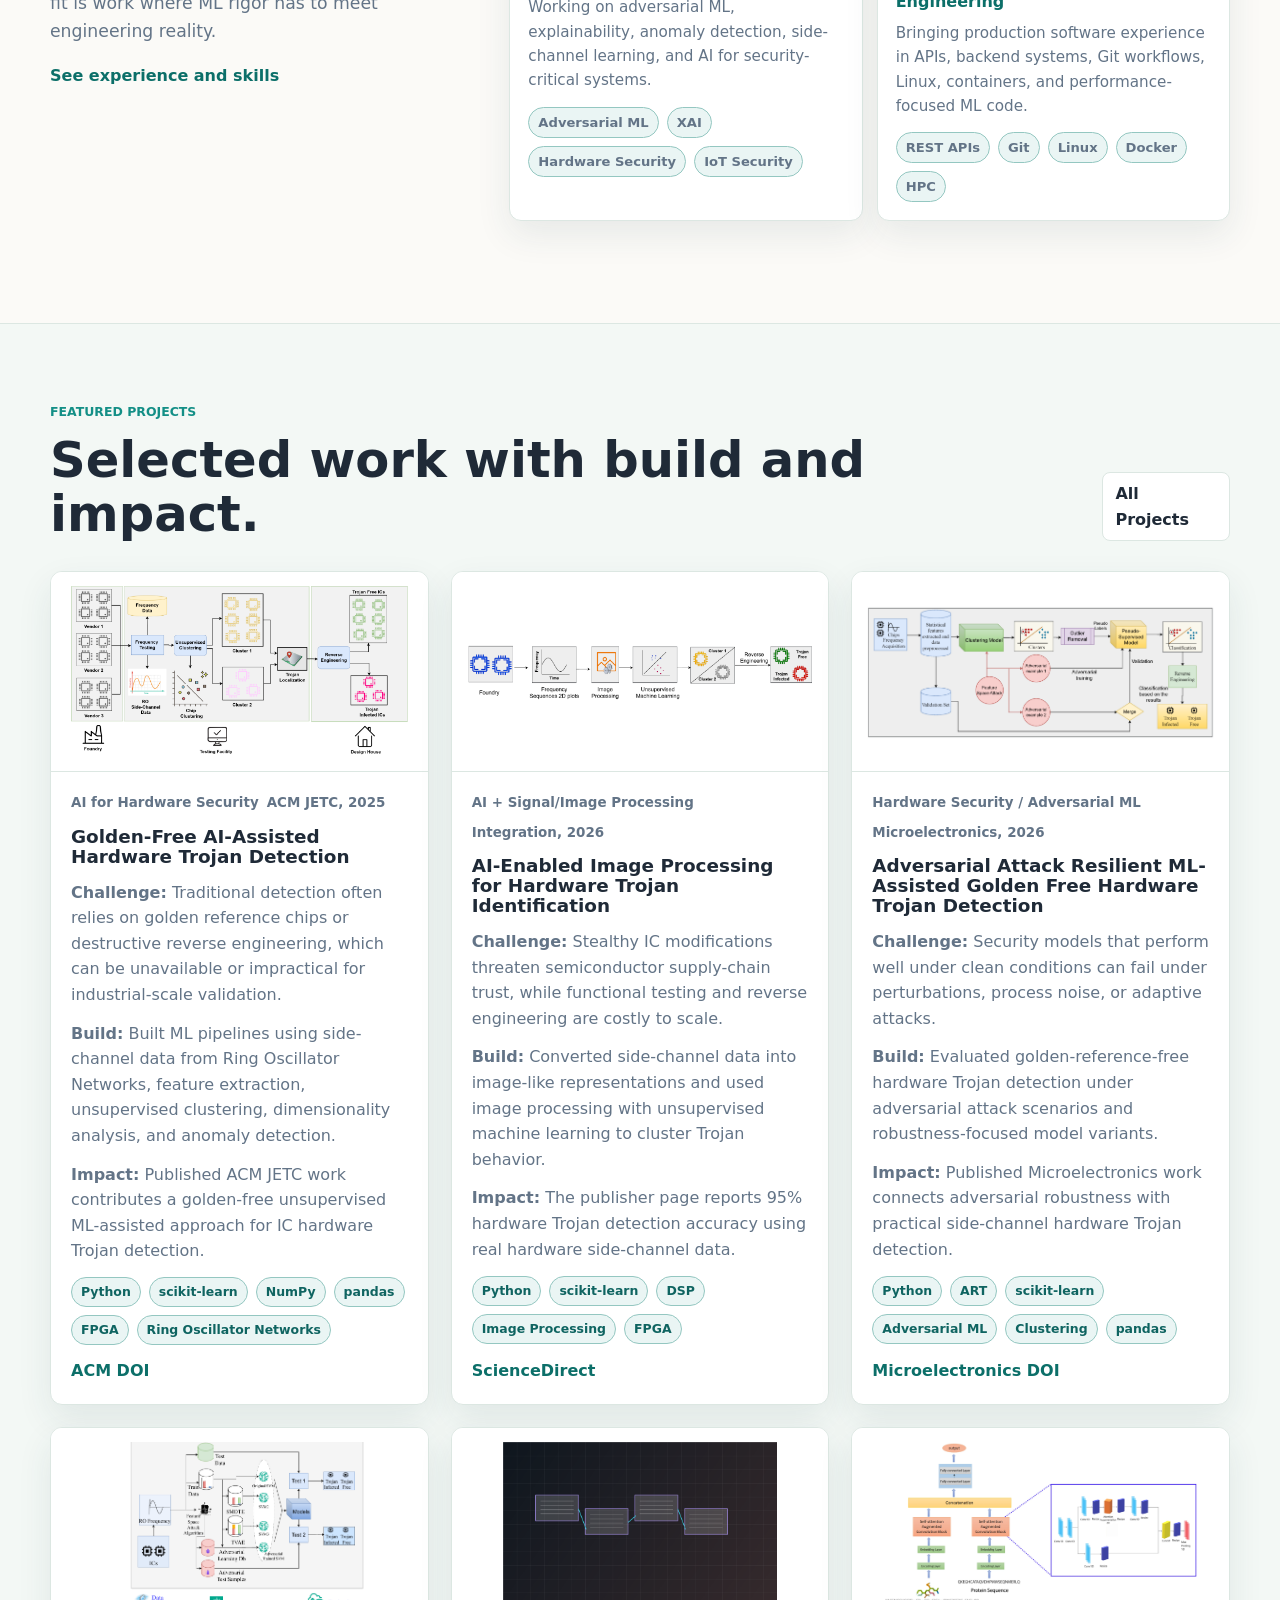
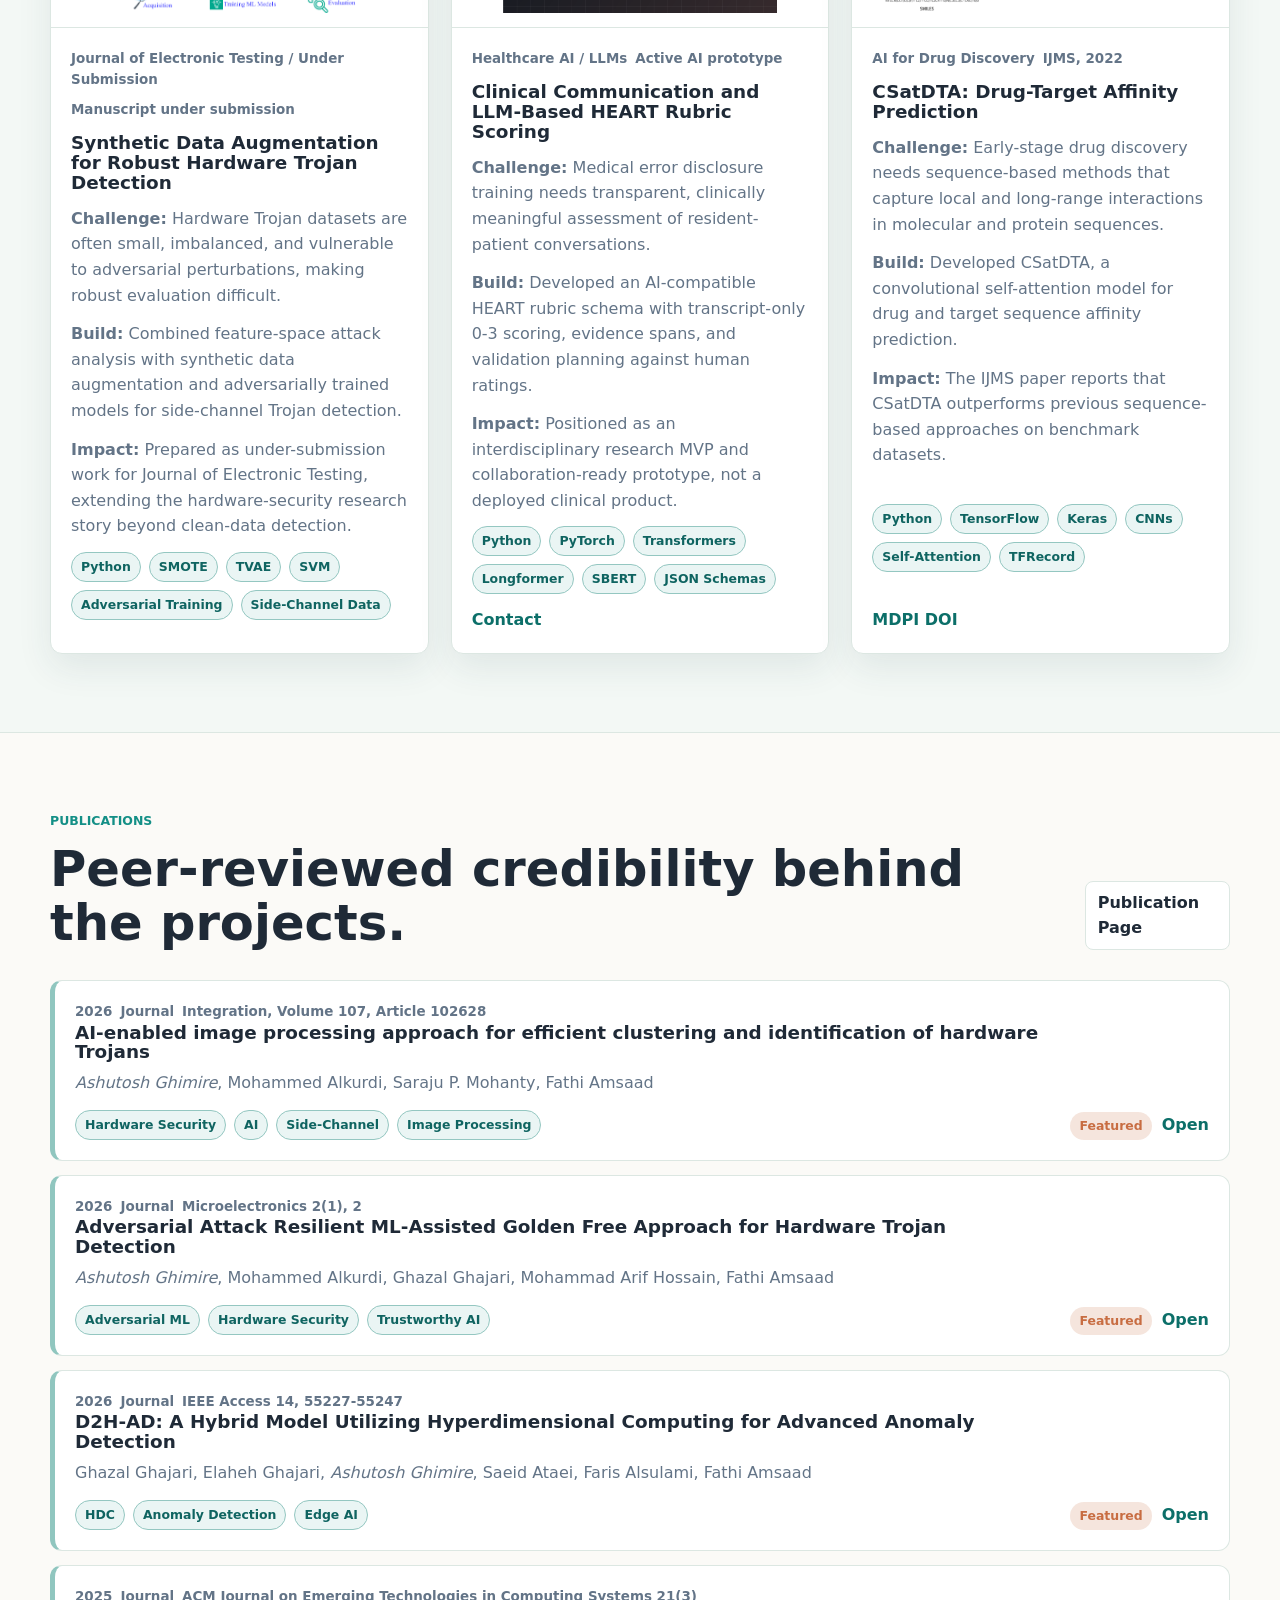
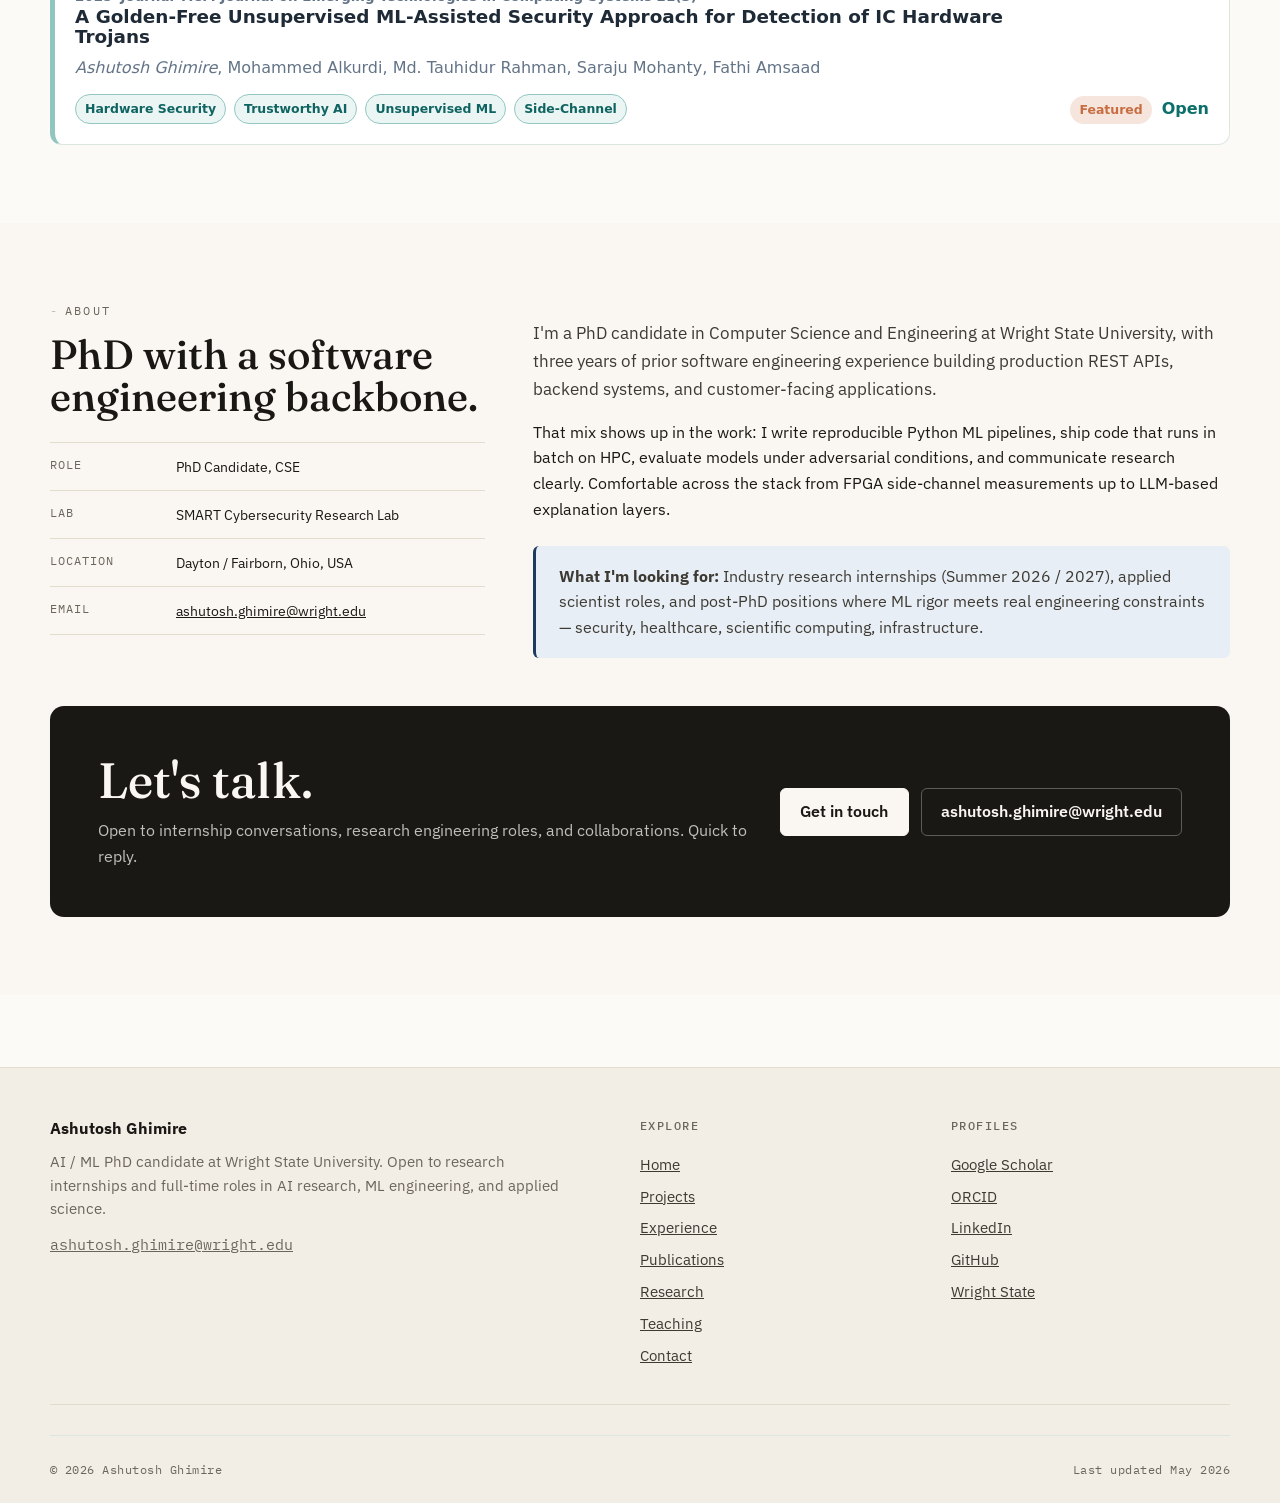
==== commit c52e83a4: "chore(pubs): refresh from Google Scholar" ====
--- a/index.html
+++ b/index.html
@@ -49,7 +49,7 @@
             <span class="availability">Available for Summer 2026 / 2027 ML research internships</span>
             <span class="eyebrow">AI / ML PhD Candidate &middot; Wright State University</span>
             <h1 id="hero-title" class="hero-title">Building <em>trustworthy</em> machine learning for systems that have to actually work.</h1>
-            <p class="hero-lead">PhD candidate at Wright State University, working at the intersection of adversarial ML, LLM-assisted systems, hardware security, and applied scientific ML &mdash; with <!--AUTO:CITATIONS-->311<!--/AUTO:CITATIONS-->+ Google Scholar citations across <!--AUTO:PAPERS-->39<!--/AUTO:PAPERS--> peer-reviewed papers as of <!--AUTO:UPDATED-->2026-09-27<!--/AUTO:UPDATED-->.</p>
+            <p class="hero-lead">PhD candidate at Wright State University, working at the intersection of adversarial ML, LLM-assisted systems, hardware security, and applied scientific ML &mdash; with <!--AUTO:CITATIONS-->311<!--/AUTO:CITATIONS-->+ Google Scholar citations across <!--AUTO:PAPERS-->39<!--/AUTO:PAPERS--> peer-reviewed papers as of <!--AUTO:UPDATED-->2026-10-04<!--/AUTO:UPDATED-->.</p>
             <div class="btn-row" aria-label="Primary actions">
               <a class="btn btn-primary" href="projects.html">View projects</a>
               <a class="btn btn-ghost" href="assets/docs/Ashutosh_Ghimire_CV.pdf">Download CV</a>
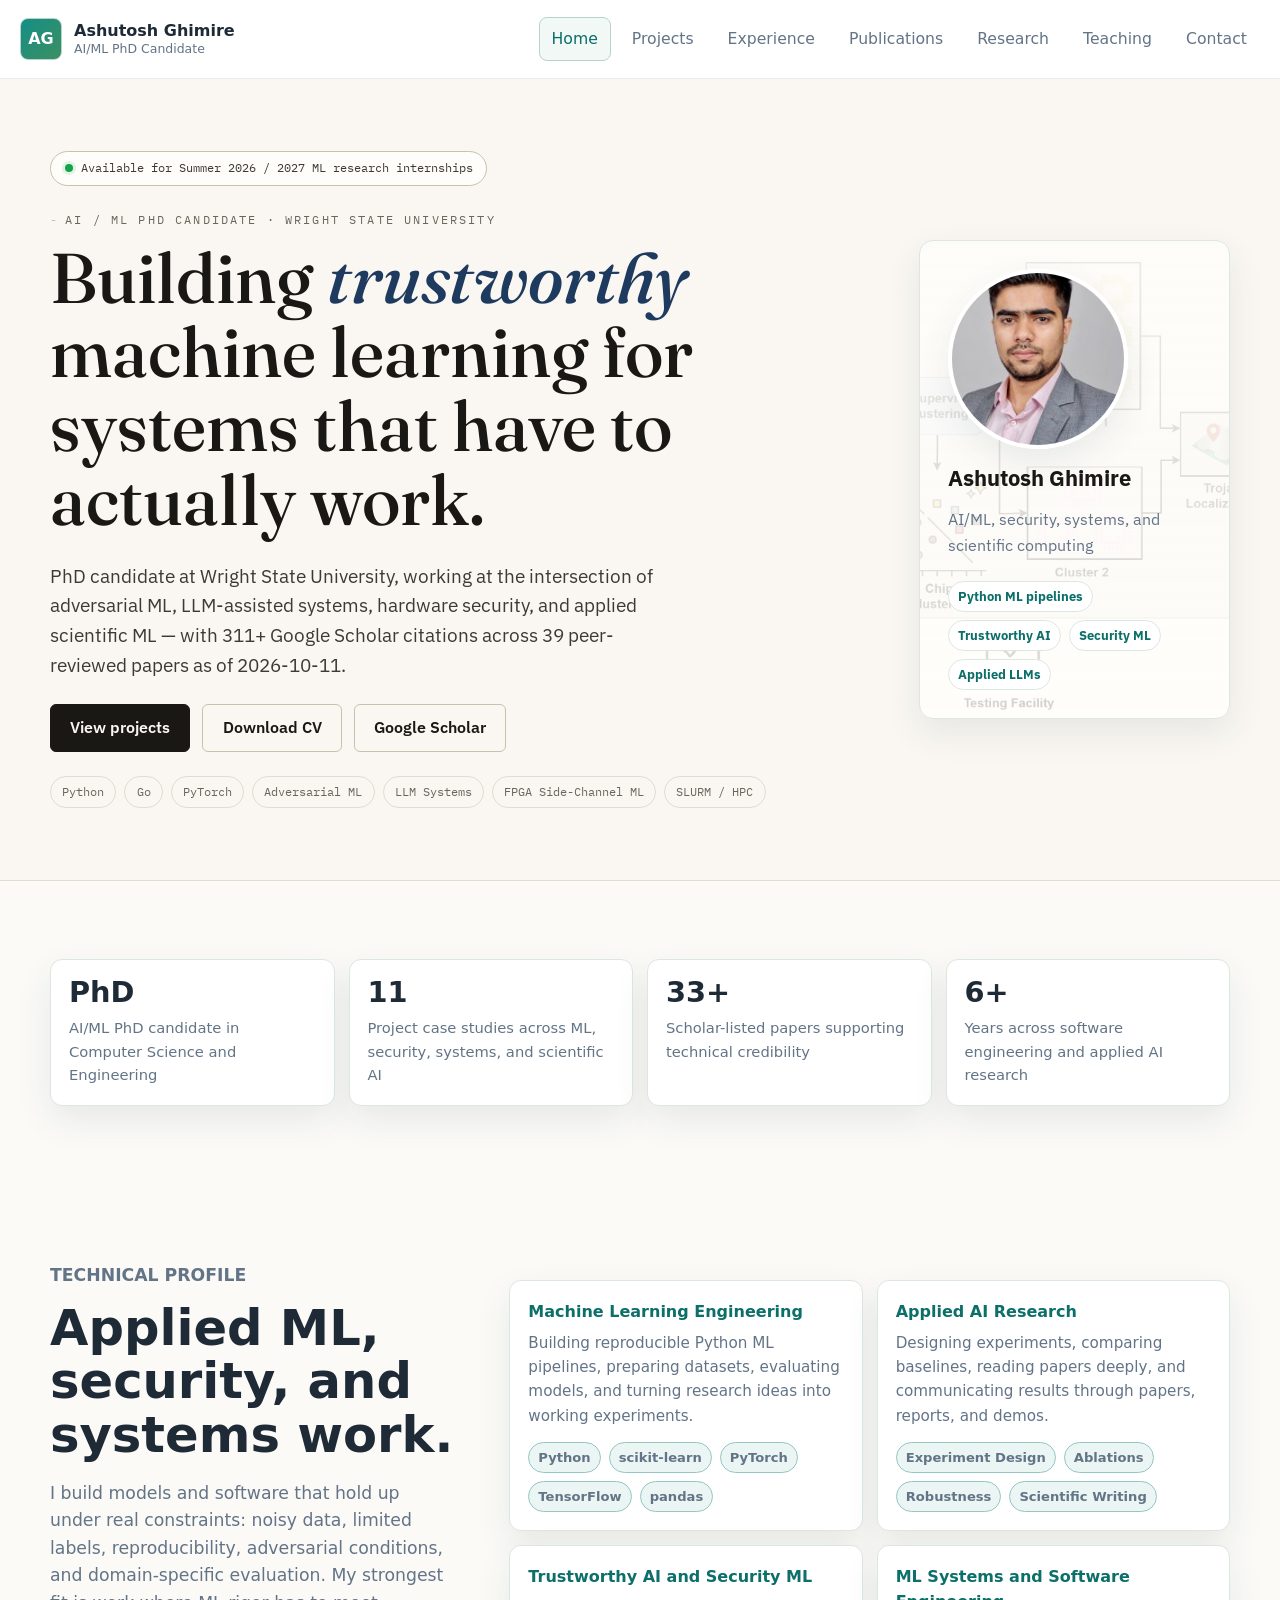
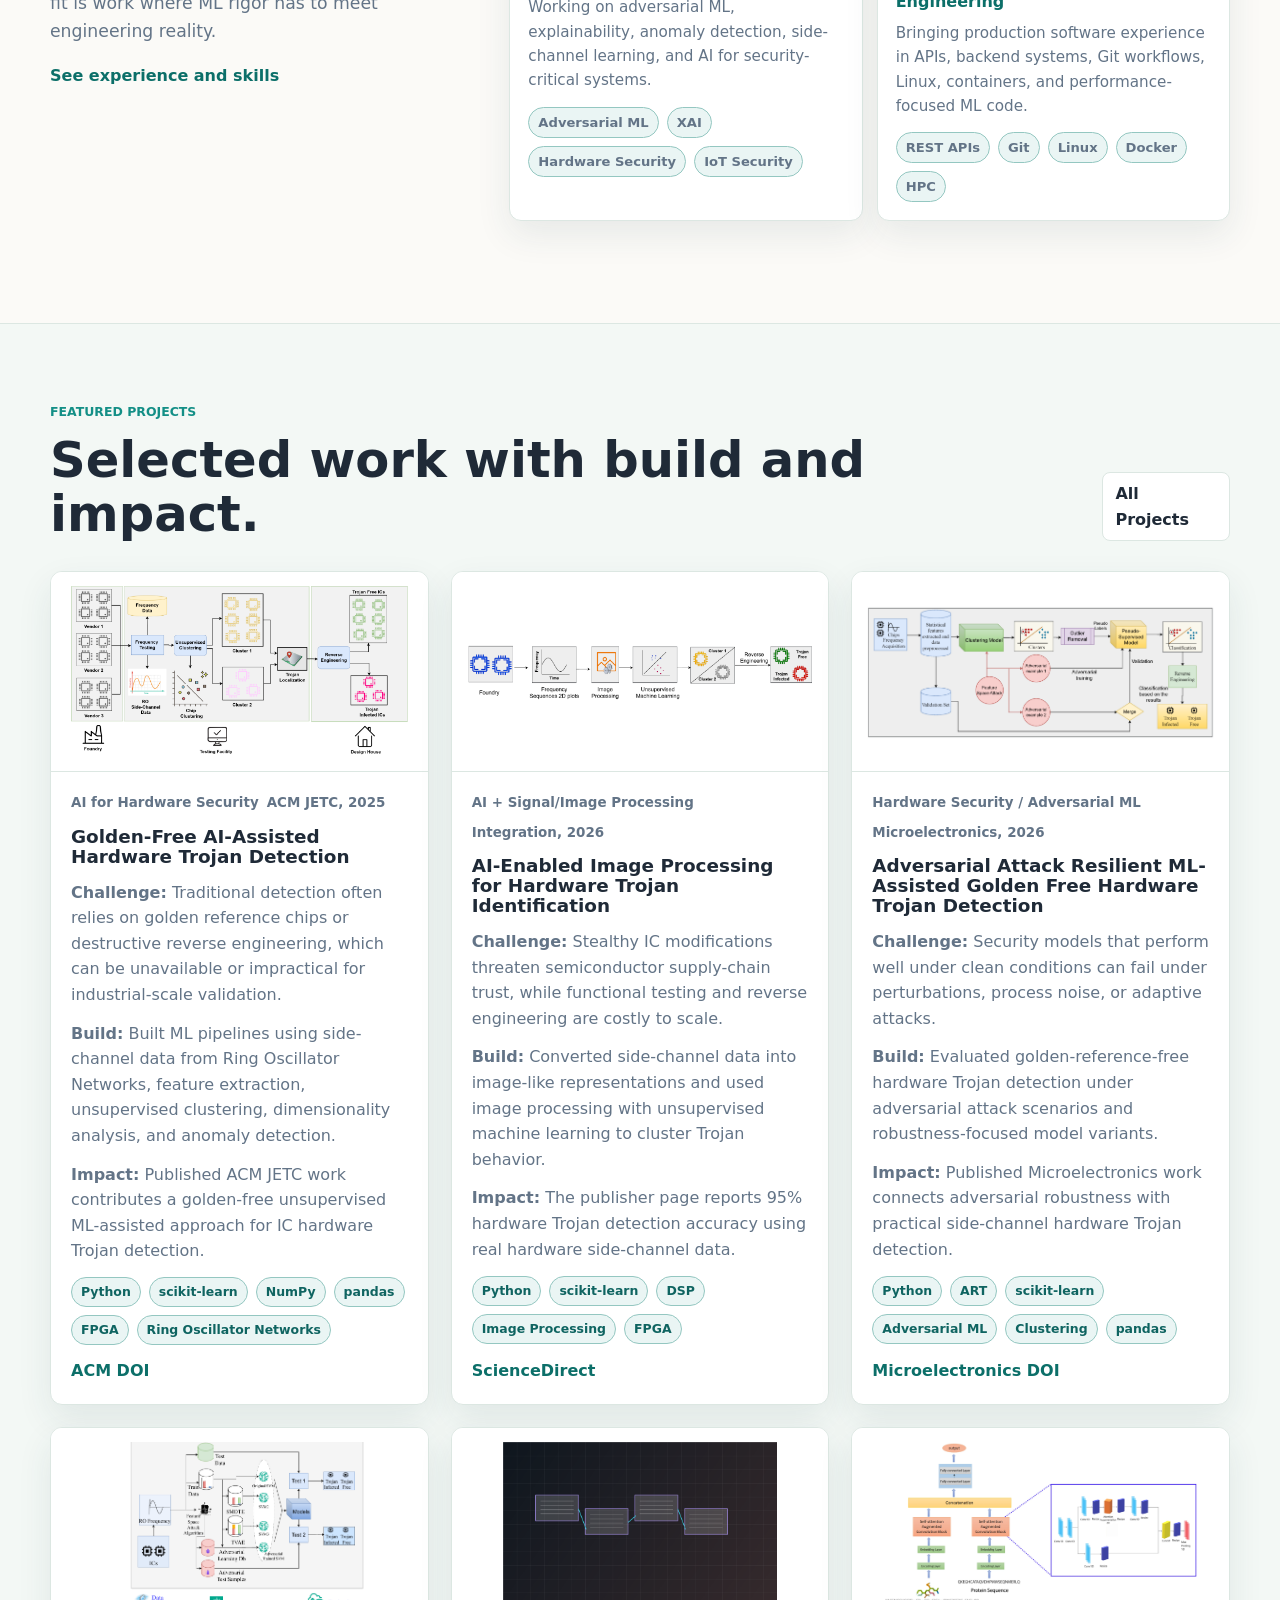
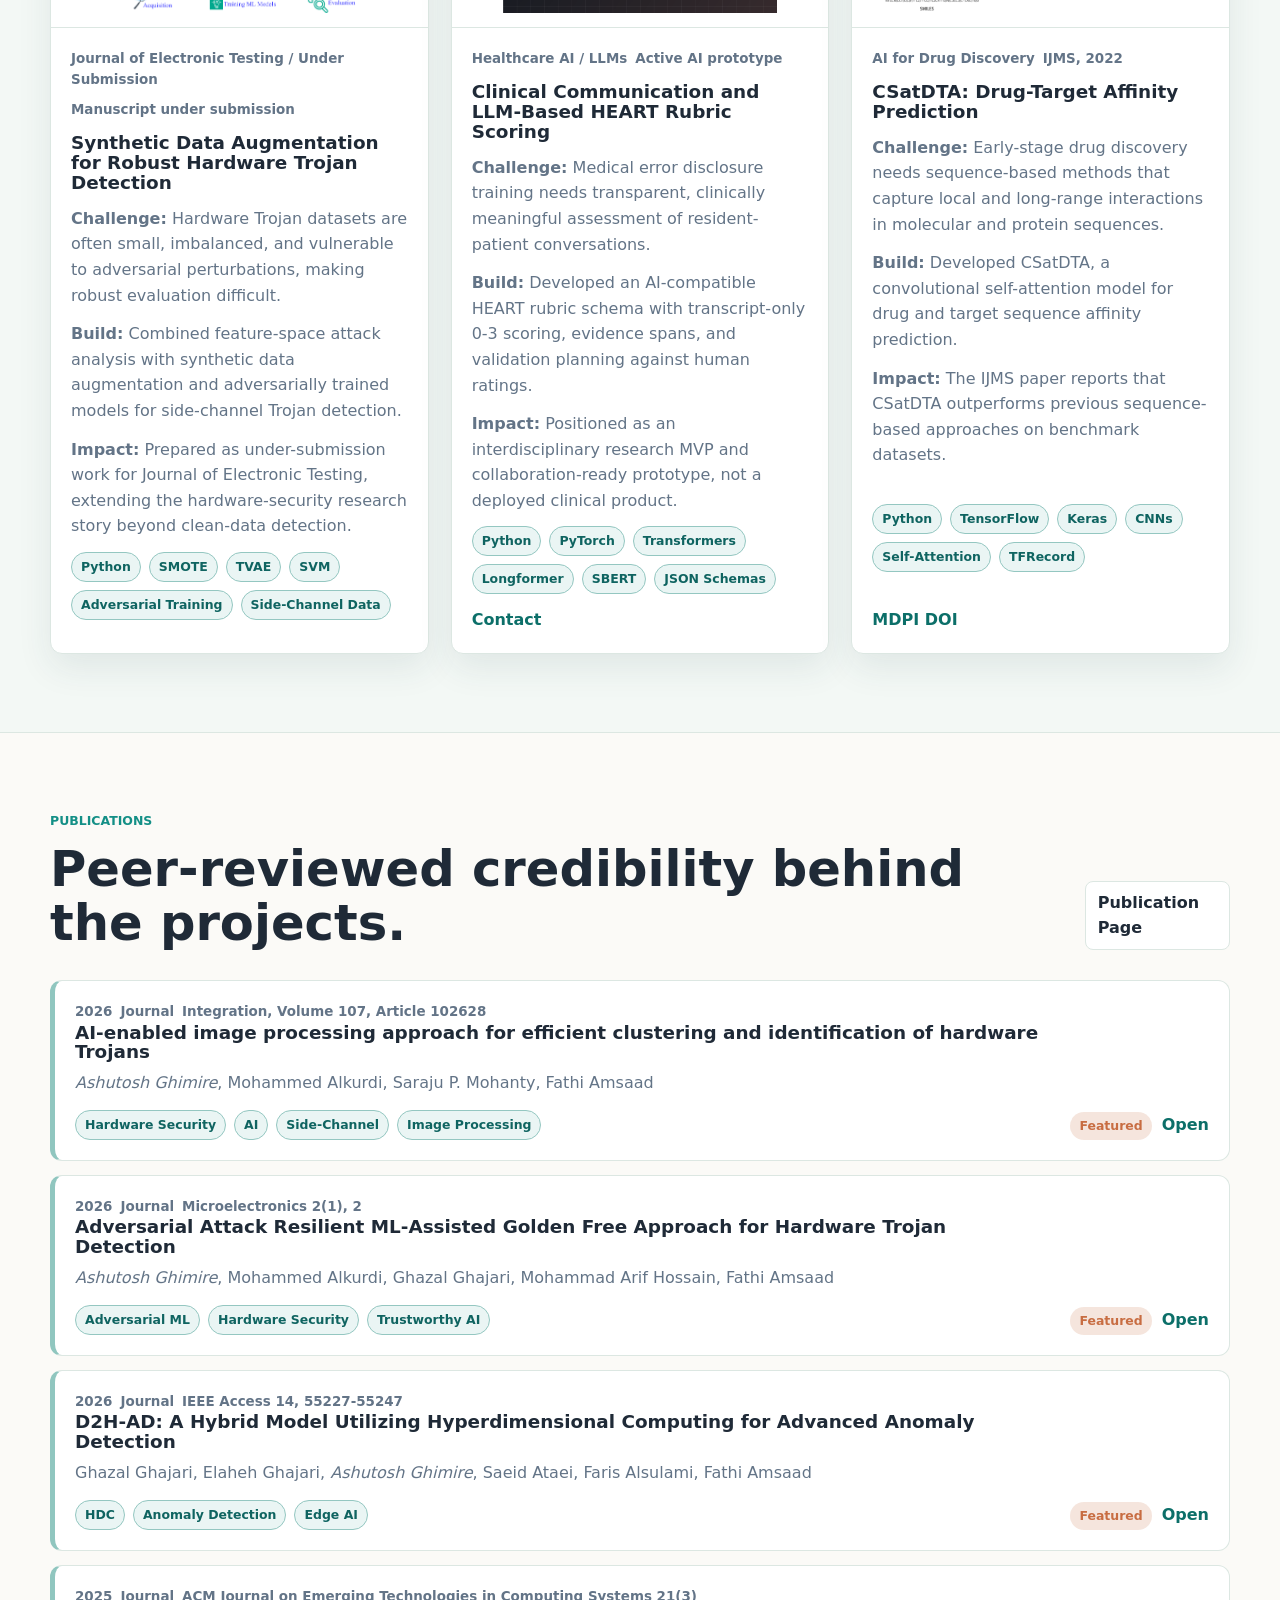
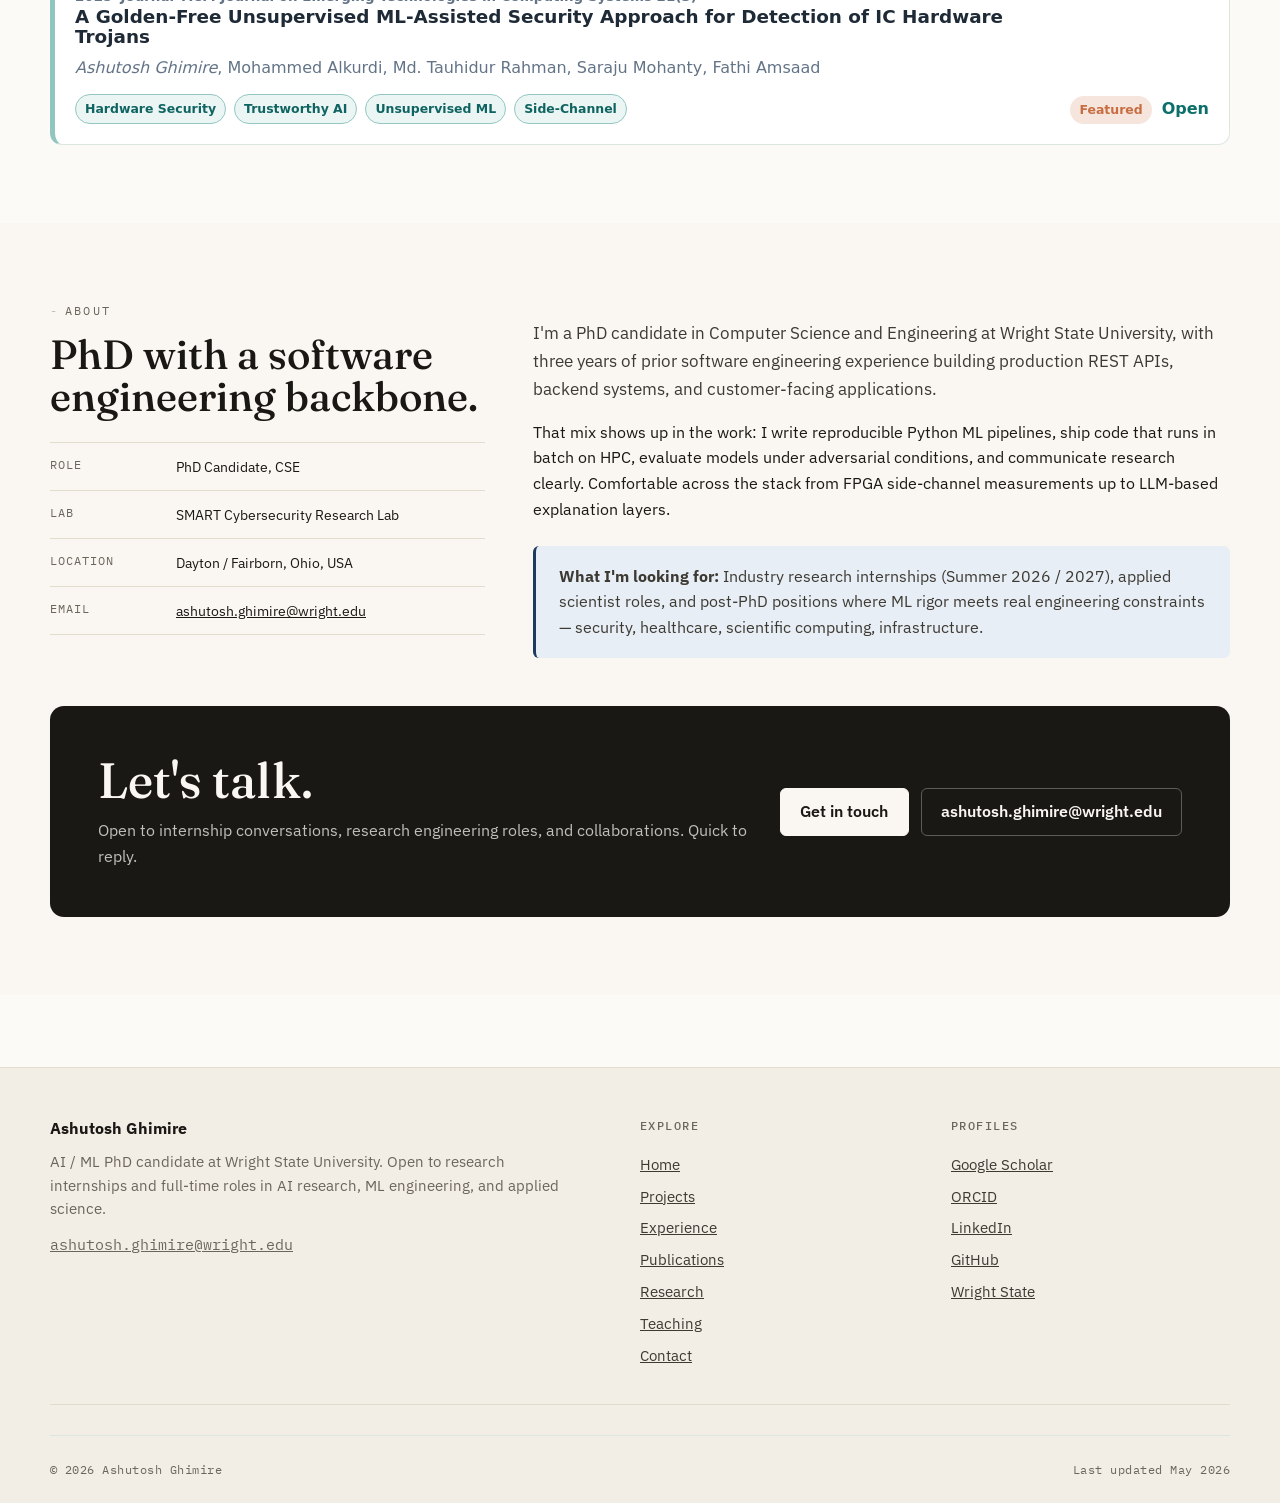
==== commit 9ef7c691: "chore(pubs): refresh from Google Scholar" ====
--- a/index.html
+++ b/index.html
@@ -49,7 +49,7 @@
             <span class="availability">Available for Summer 2026 / 2027 ML research internships</span>
             <span class="eyebrow">AI / ML PhD Candidate &middot; Wright State University</span>
             <h1 id="hero-title" class="hero-title">Building <em>trustworthy</em> machine learning for systems that have to actually work.</h1>
-            <p class="hero-lead">PhD candidate at Wright State University, working at the intersection of adversarial ML, LLM-assisted systems, hardware security, and applied scientific ML &mdash; with <!--AUTO:CITATIONS-->311<!--/AUTO:CITATIONS-->+ Google Scholar citations across <!--AUTO:PAPERS-->39<!--/AUTO:PAPERS--> peer-reviewed papers as of <!--AUTO:UPDATED-->2026-10-04<!--/AUTO:UPDATED-->.</p>
+            <p class="hero-lead">PhD candidate at Wright State University, working at the intersection of adversarial ML, LLM-assisted systems, hardware security, and applied scientific ML &mdash; with <!--AUTO:CITATIONS-->311<!--/AUTO:CITATIONS-->+ Google Scholar citations across <!--AUTO:PAPERS-->39<!--/AUTO:PAPERS--> peer-reviewed papers as of <!--AUTO:UPDATED-->2026-10-11<!--/AUTO:UPDATED-->.</p>
             <div class="btn-row" aria-label="Primary actions">
               <a class="btn btn-primary" href="projects.html">View projects</a>
               <a class="btn btn-ghost" href="assets/docs/Ashutosh_Ghimire_CV.pdf">Download CV</a>
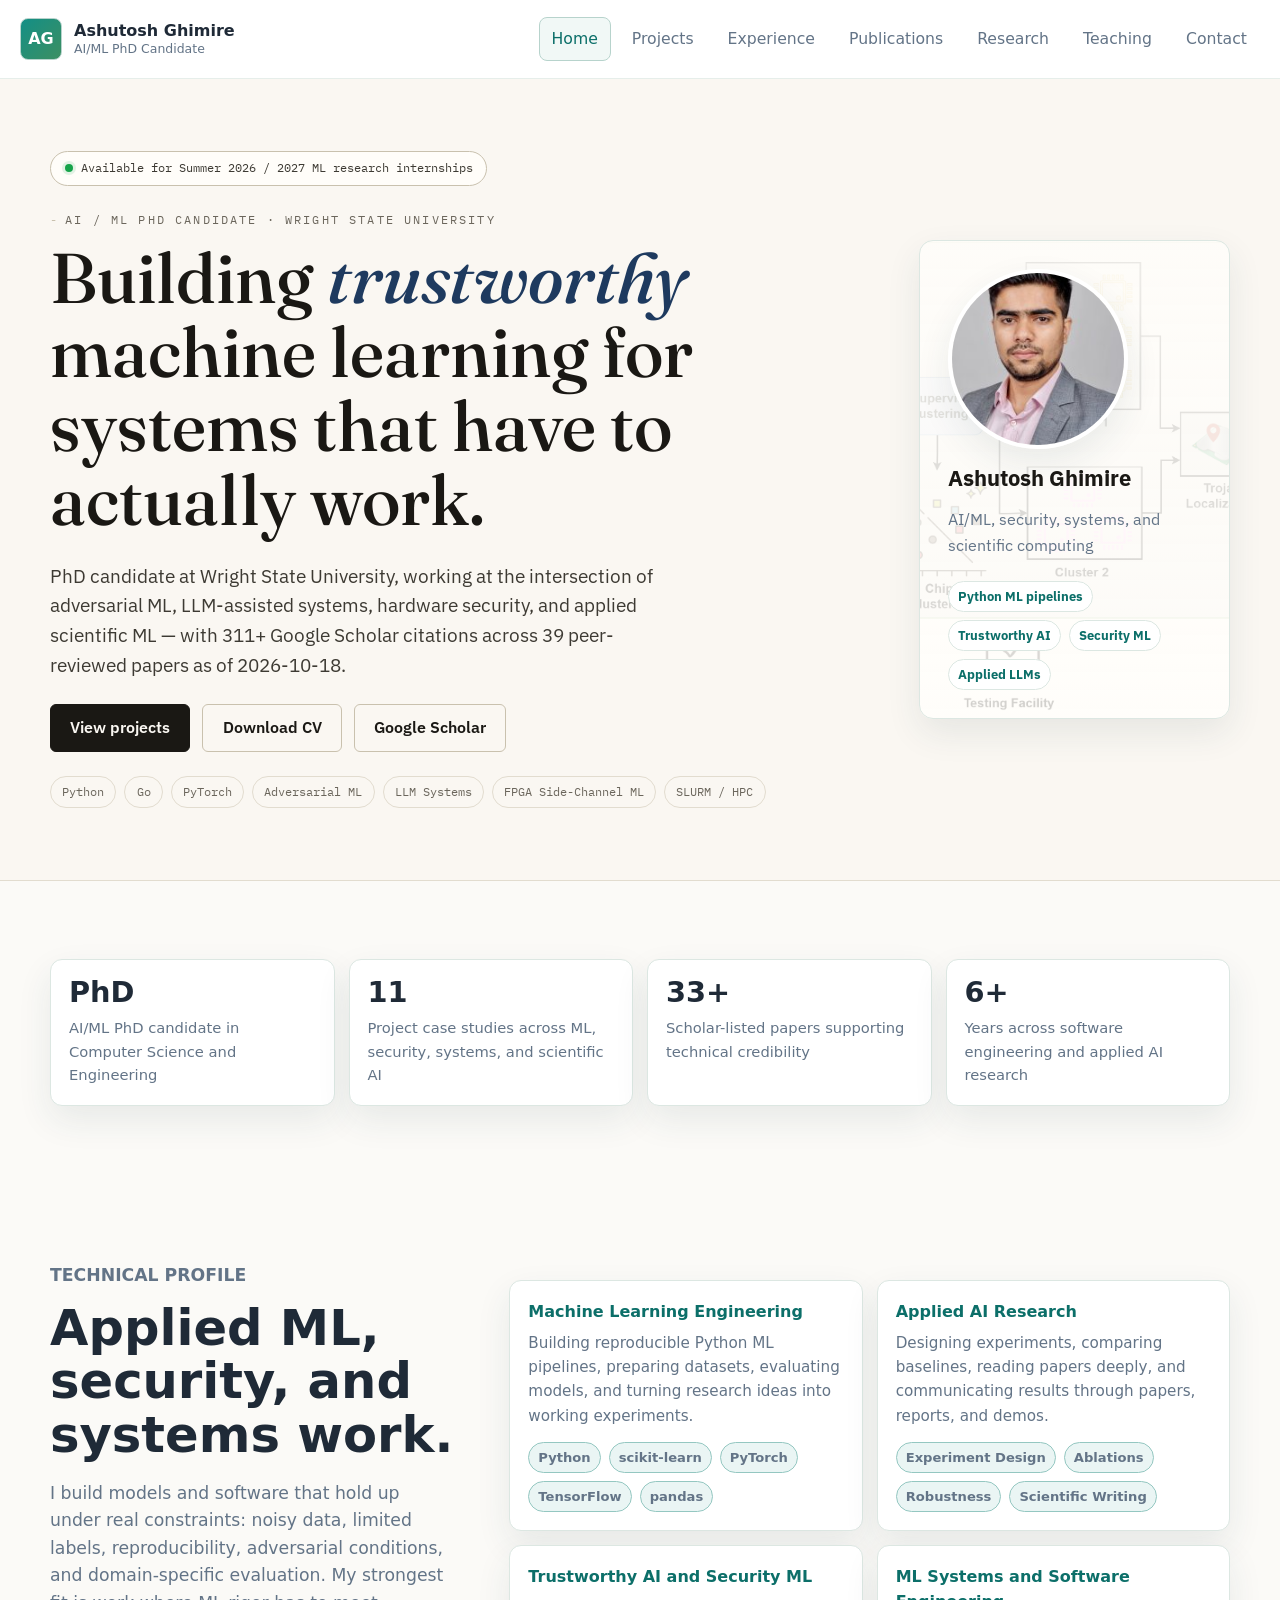
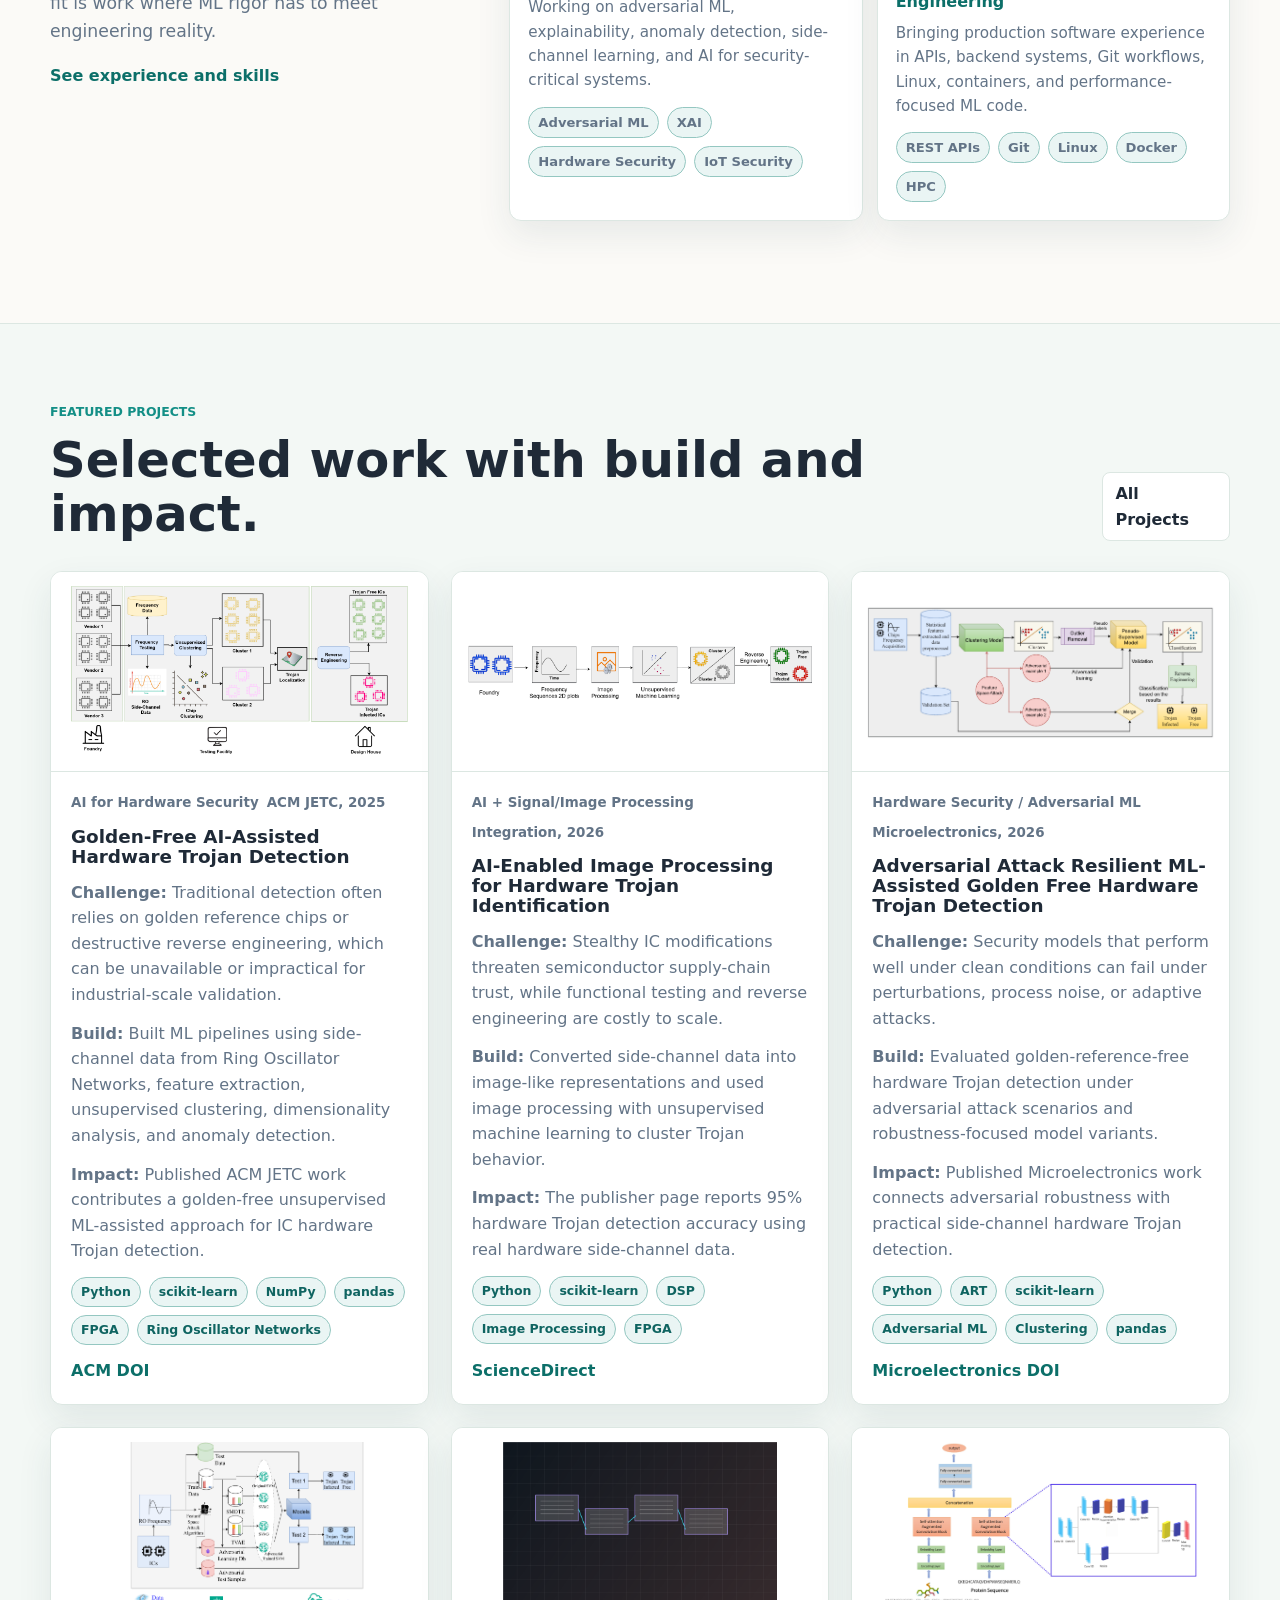
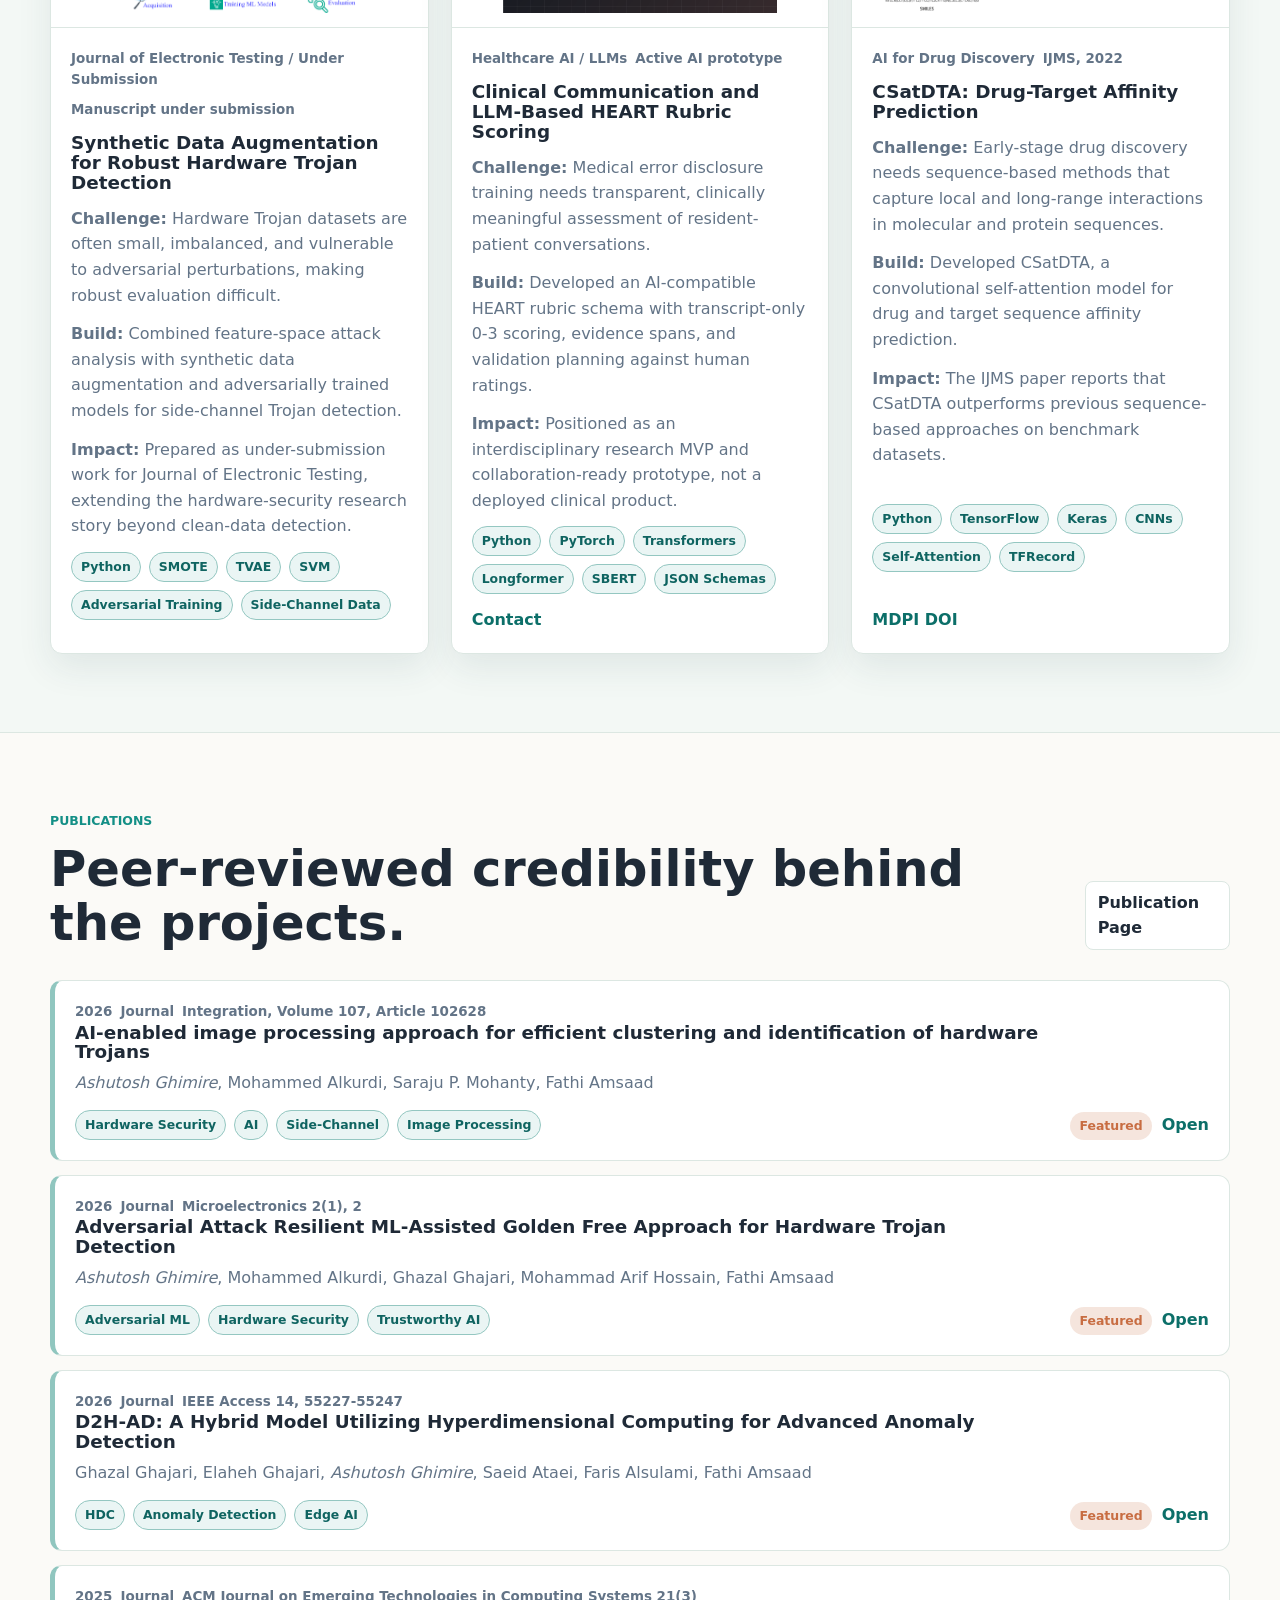
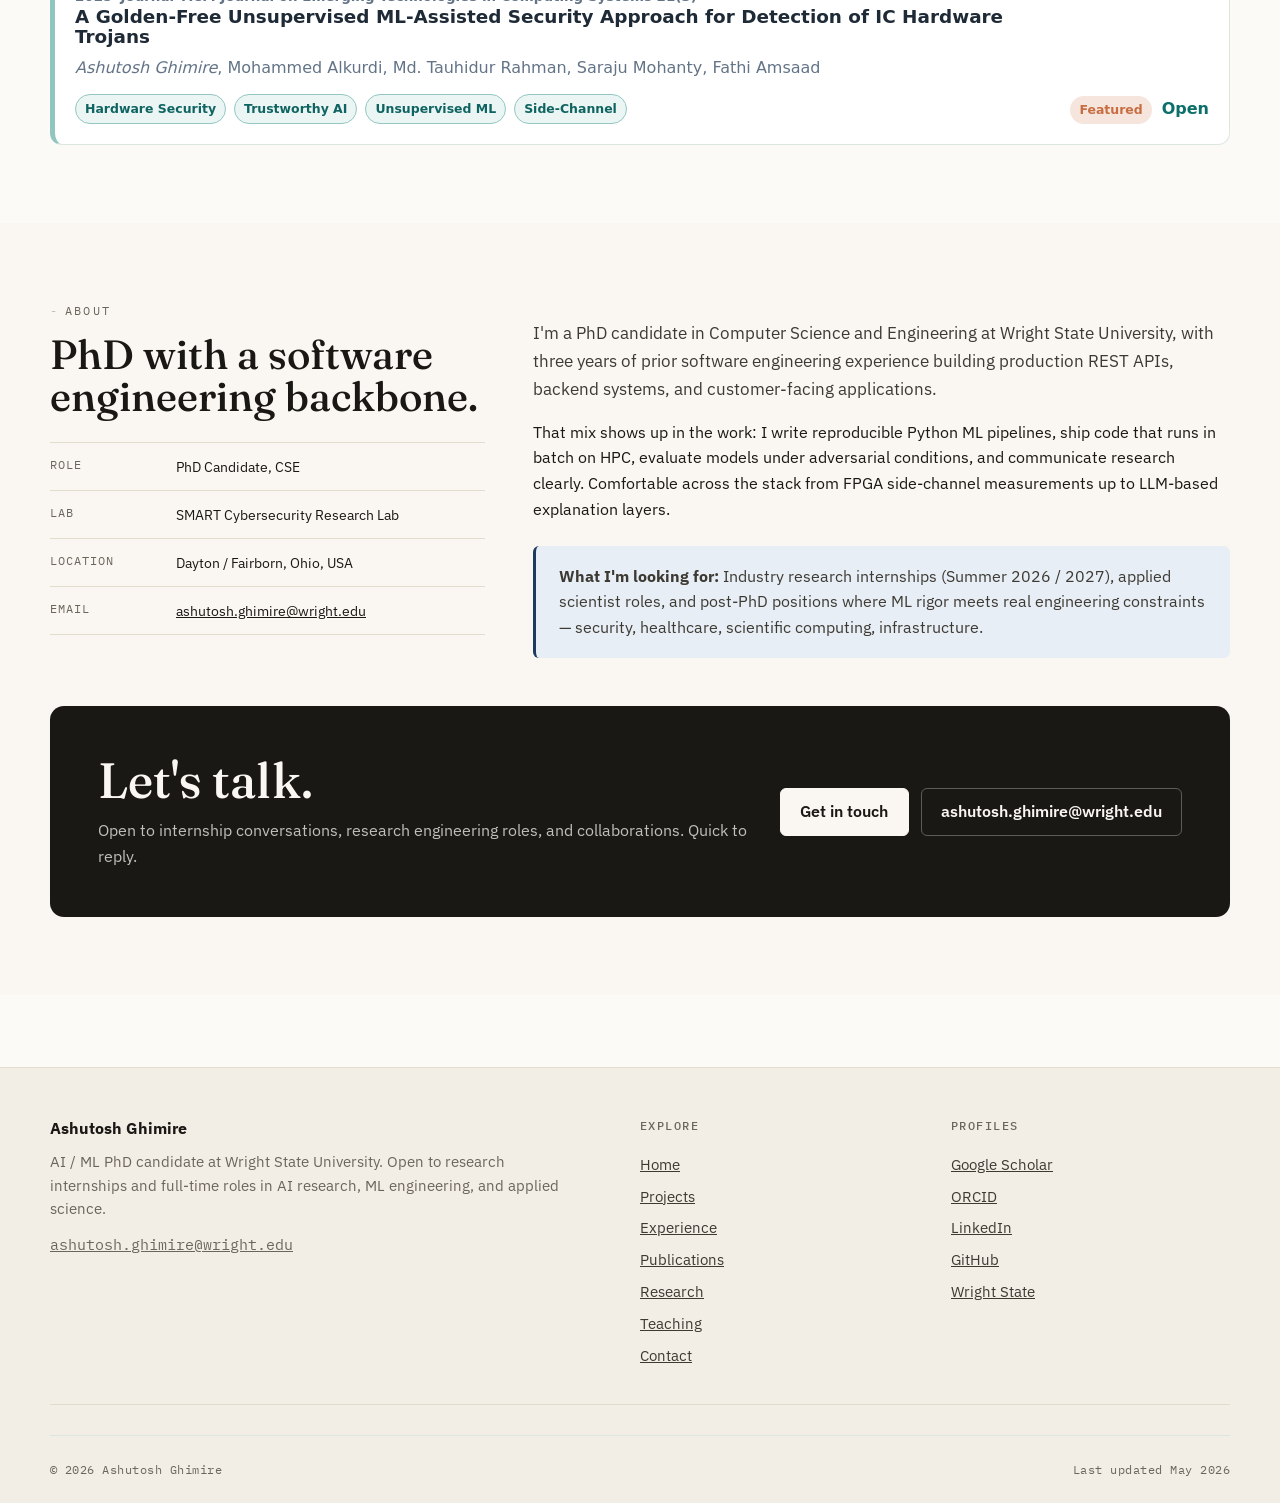
==== commit 4cf8de27: "chore(pubs): refresh from Google Scholar" ====
--- a/index.html
+++ b/index.html
@@ -49,7 +49,7 @@
             <span class="availability">Available for Summer 2026 / 2027 ML research internships</span>
             <span class="eyebrow">AI / ML PhD Candidate &middot; Wright State University</span>
             <h1 id="hero-title" class="hero-title">Building <em>trustworthy</em> machine learning for systems that have to actually work.</h1>
-            <p class="hero-lead">PhD candidate at Wright State University, working at the intersection of adversarial ML, LLM-assisted systems, hardware security, and applied scientific ML &mdash; with <!--AUTO:CITATIONS-->311<!--/AUTO:CITATIONS-->+ Google Scholar citations across <!--AUTO:PAPERS-->39<!--/AUTO:PAPERS--> peer-reviewed papers as of <!--AUTO:UPDATED-->2026-10-11<!--/AUTO:UPDATED-->.</p>
+            <p class="hero-lead">PhD candidate at Wright State University, working at the intersection of adversarial ML, LLM-assisted systems, hardware security, and applied scientific ML &mdash; with <!--AUTO:CITATIONS-->311<!--/AUTO:CITATIONS-->+ Google Scholar citations across <!--AUTO:PAPERS-->39<!--/AUTO:PAPERS--> peer-reviewed papers as of <!--AUTO:UPDATED-->2026-10-18<!--/AUTO:UPDATED-->.</p>
             <div class="btn-row" aria-label="Primary actions">
               <a class="btn btn-primary" href="projects.html">View projects</a>
               <a class="btn btn-ghost" href="assets/docs/Ashutosh_Ghimire_CV.pdf">Download CV</a>
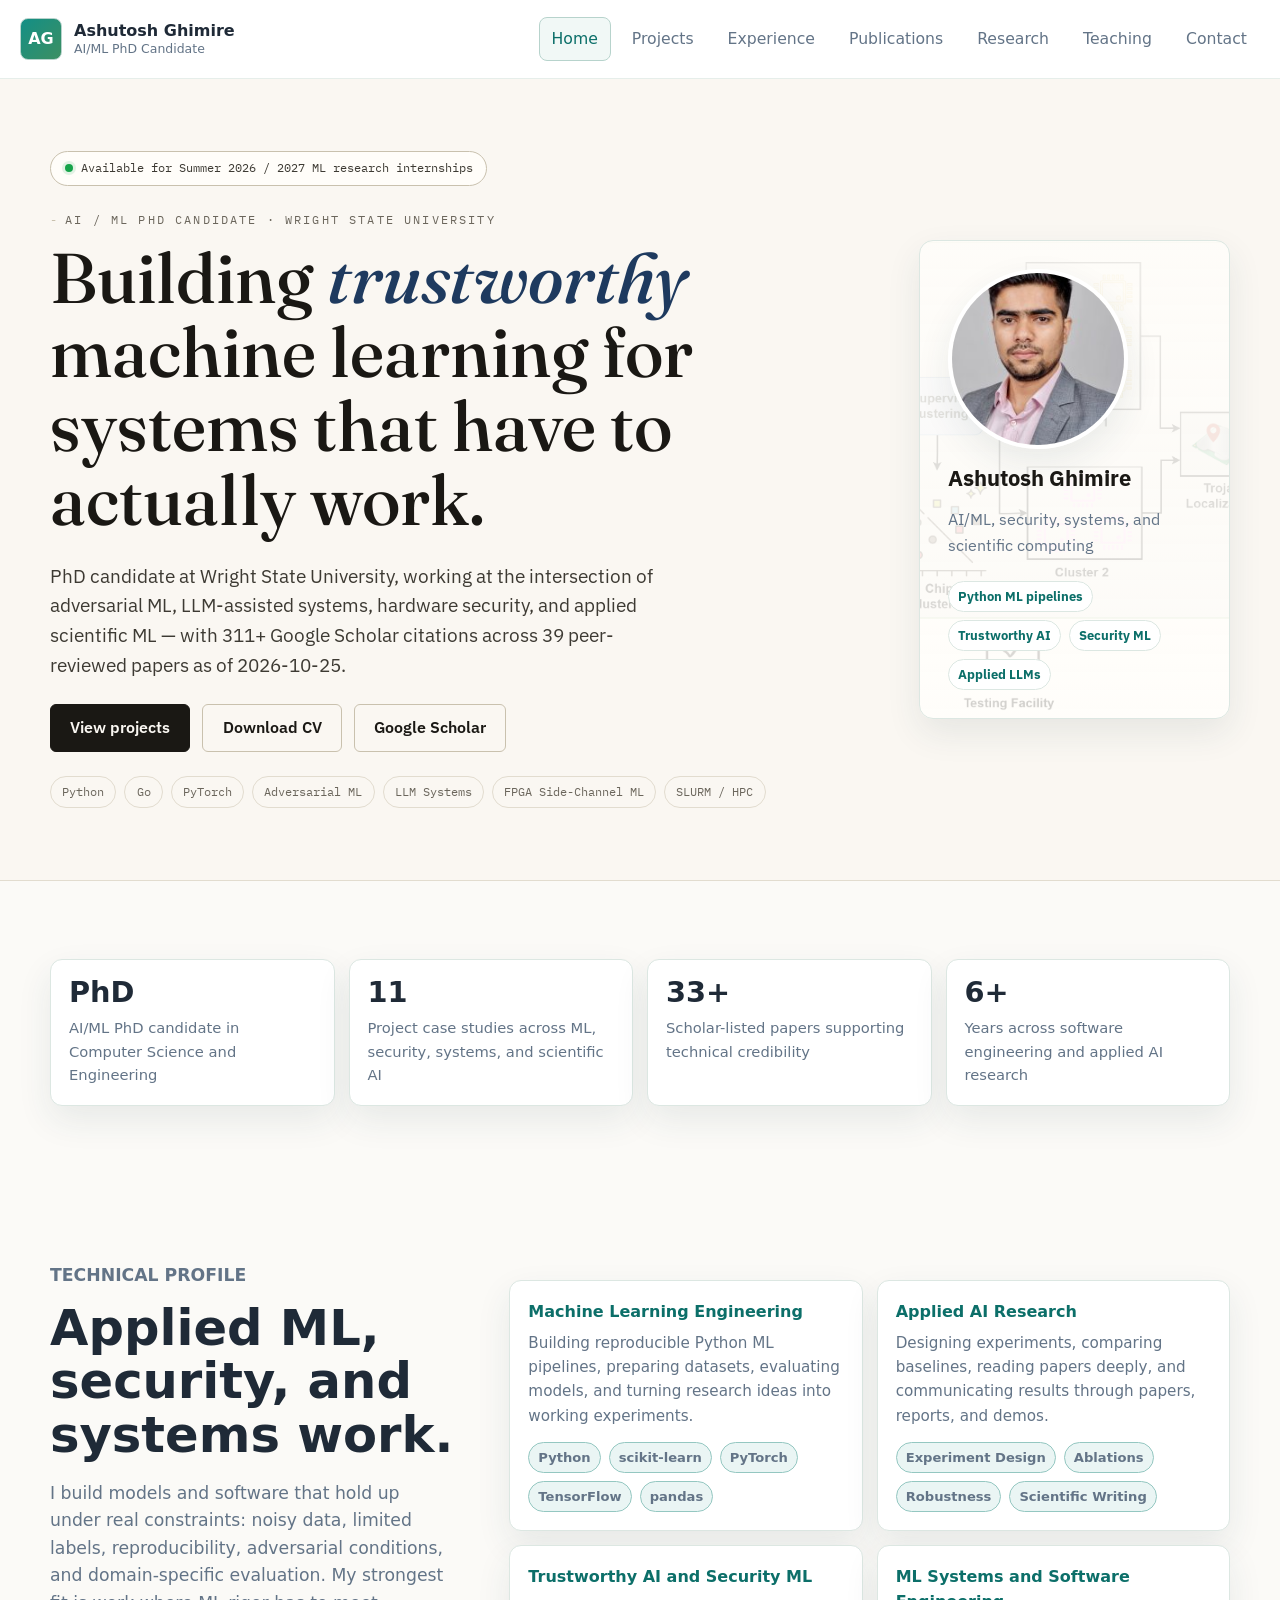
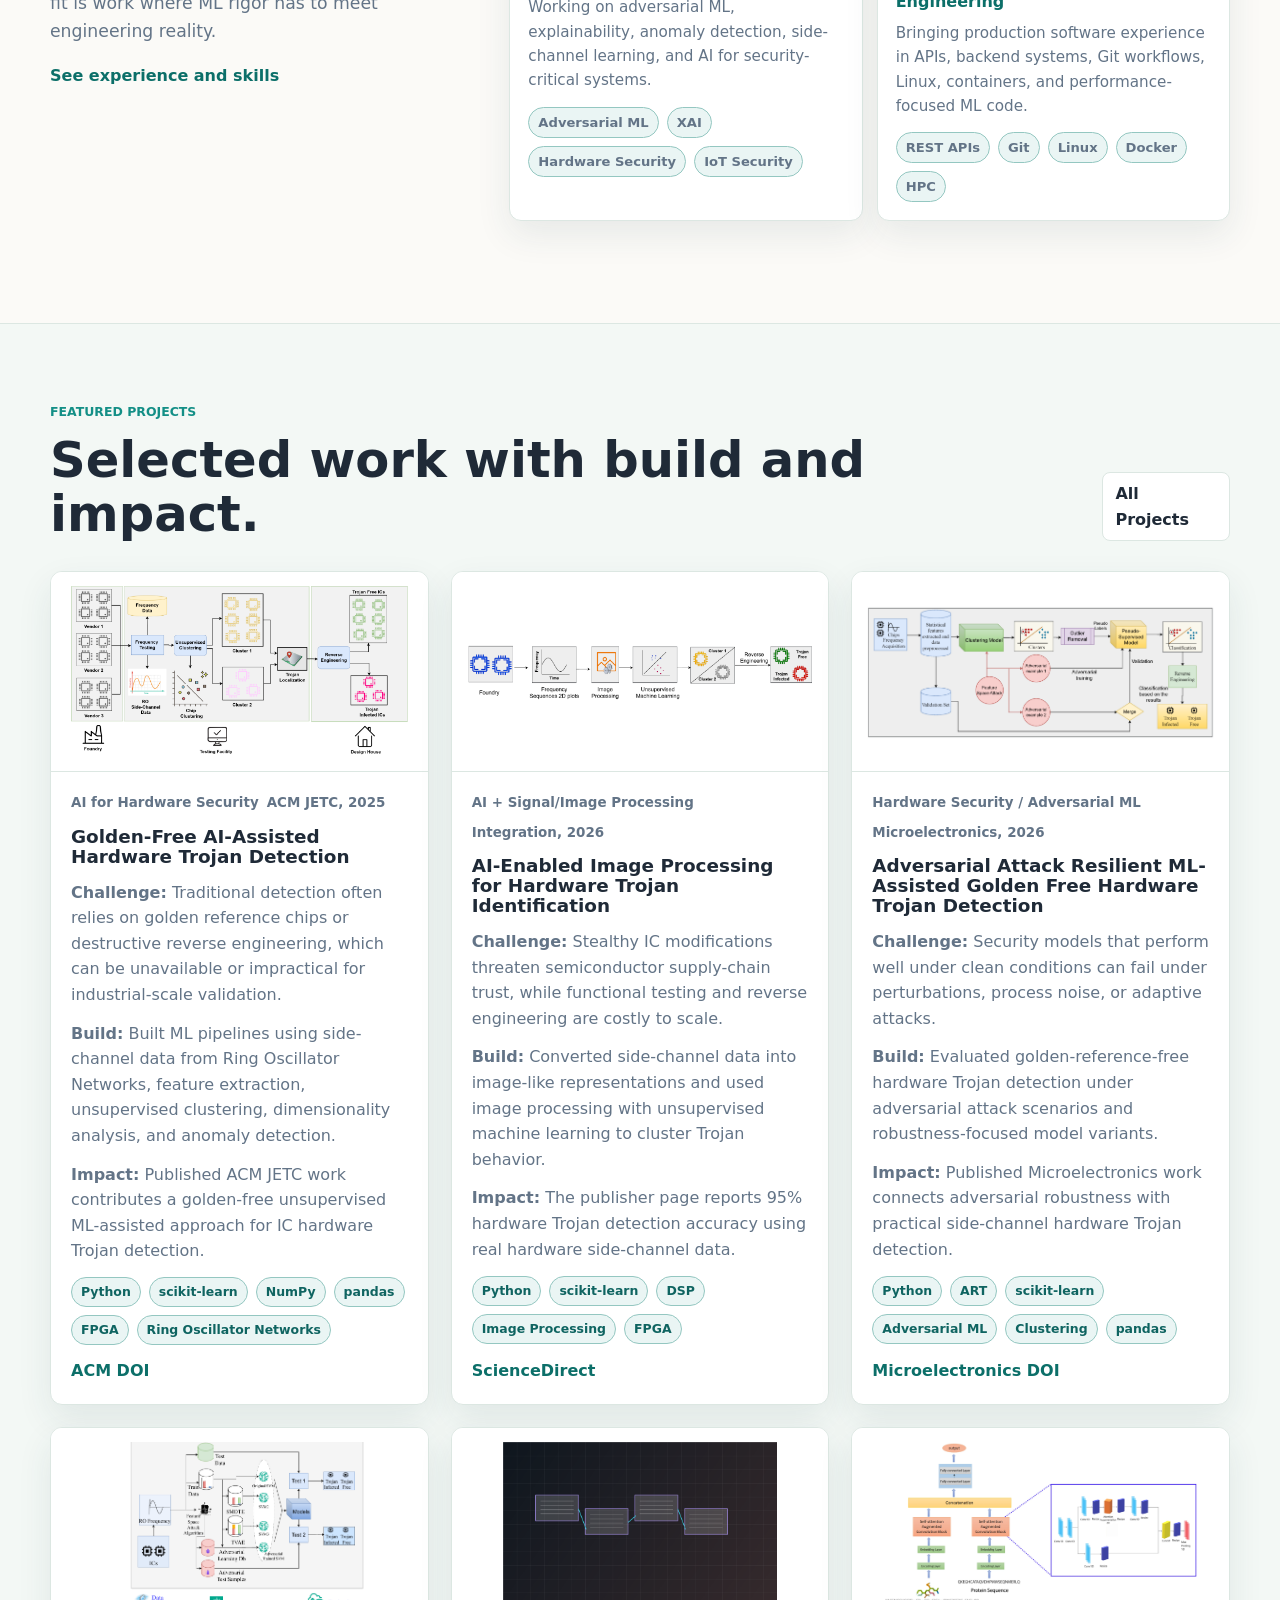
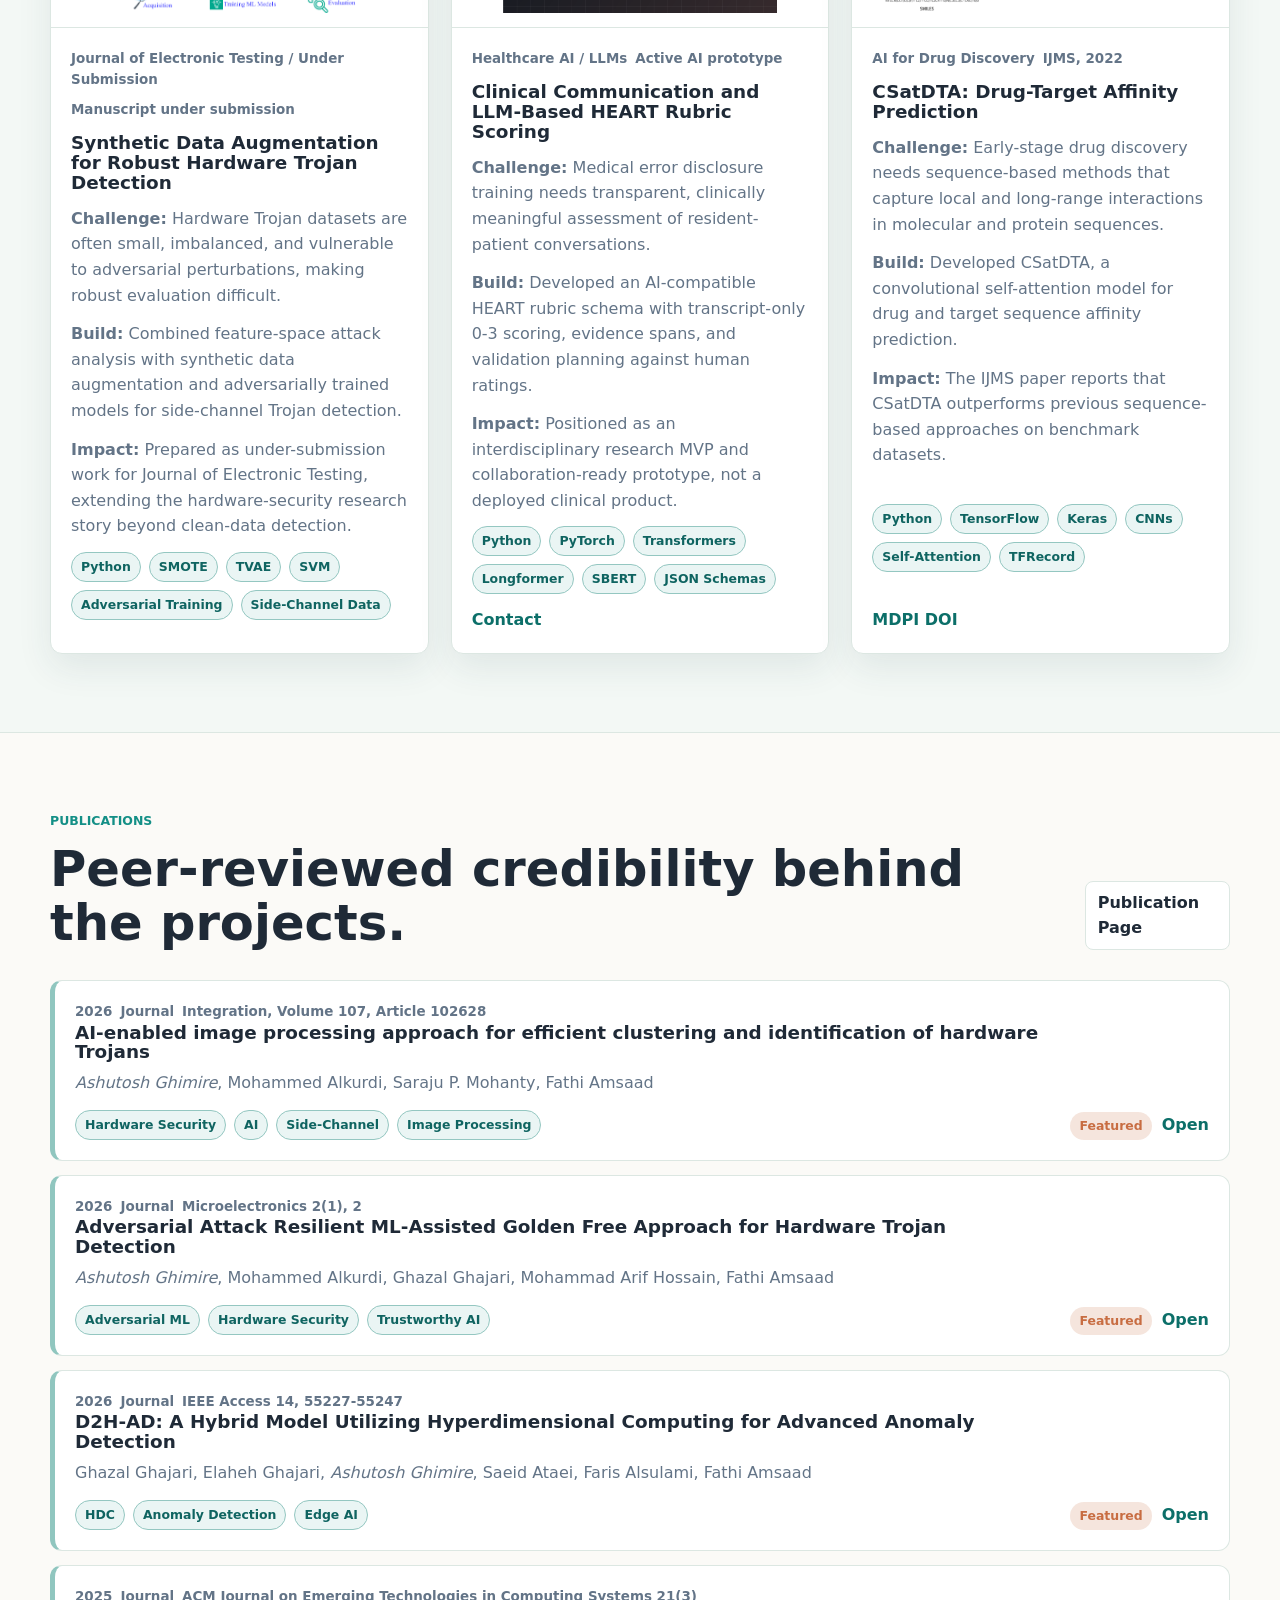
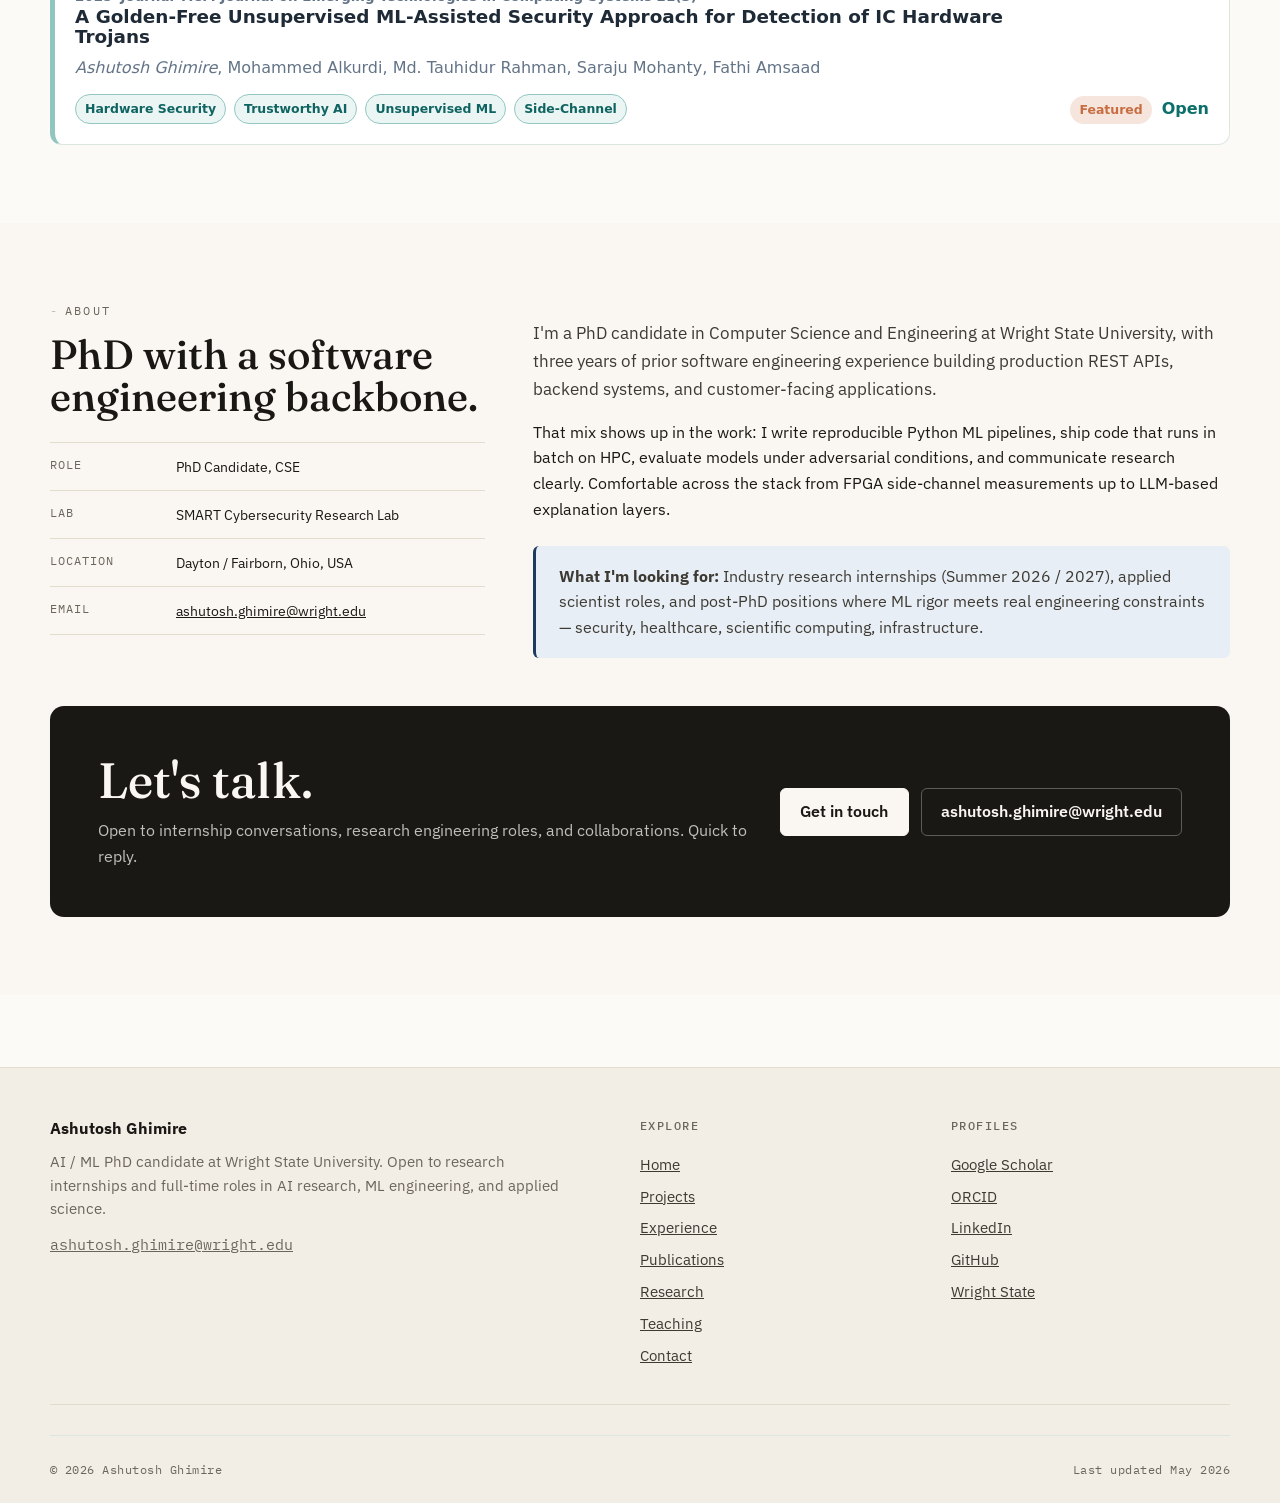
==== commit b4e88407: "chore(pubs): refresh from Google Scholar" ====
--- a/index.html
+++ b/index.html
@@ -49,7 +49,7 @@
             <span class="availability">Available for Summer 2026 / 2027 ML research internships</span>
             <span class="eyebrow">AI / ML PhD Candidate &middot; Wright State University</span>
             <h1 id="hero-title" class="hero-title">Building <em>trustworthy</em> machine learning for systems that have to actually work.</h1>
-            <p class="hero-lead">PhD candidate at Wright State University, working at the intersection of adversarial ML, LLM-assisted systems, hardware security, and applied scientific ML &mdash; with <!--AUTO:CITATIONS-->311<!--/AUTO:CITATIONS-->+ Google Scholar citations across <!--AUTO:PAPERS-->39<!--/AUTO:PAPERS--> peer-reviewed papers as of <!--AUTO:UPDATED-->2026-10-18<!--/AUTO:UPDATED-->.</p>
+            <p class="hero-lead">PhD candidate at Wright State University, working at the intersection of adversarial ML, LLM-assisted systems, hardware security, and applied scientific ML &mdash; with <!--AUTO:CITATIONS-->311<!--/AUTO:CITATIONS-->+ Google Scholar citations across <!--AUTO:PAPERS-->39<!--/AUTO:PAPERS--> peer-reviewed papers as of <!--AUTO:UPDATED-->2026-10-25<!--/AUTO:UPDATED-->.</p>
             <div class="btn-row" aria-label="Primary actions">
               <a class="btn btn-primary" href="projects.html">View projects</a>
               <a class="btn btn-ghost" href="assets/docs/Ashutosh_Ghimire_CV.pdf">Download CV</a>
